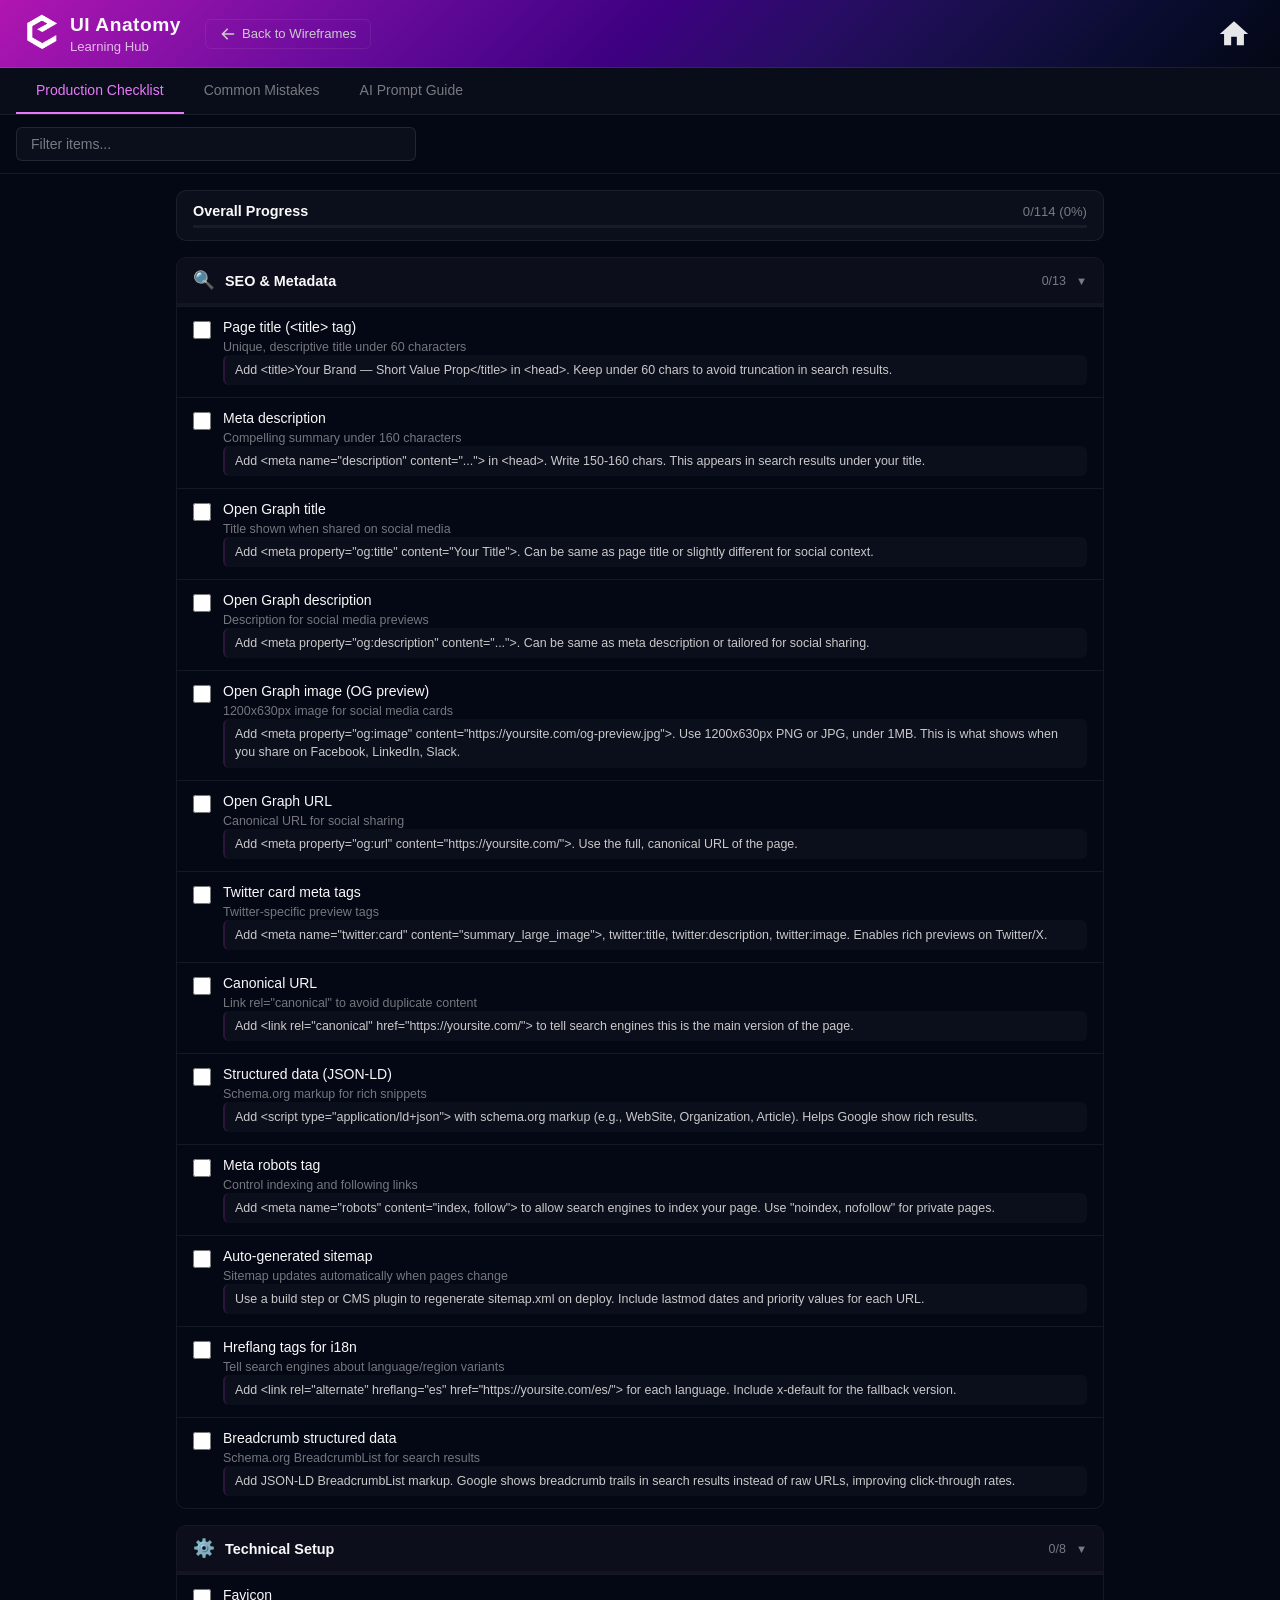
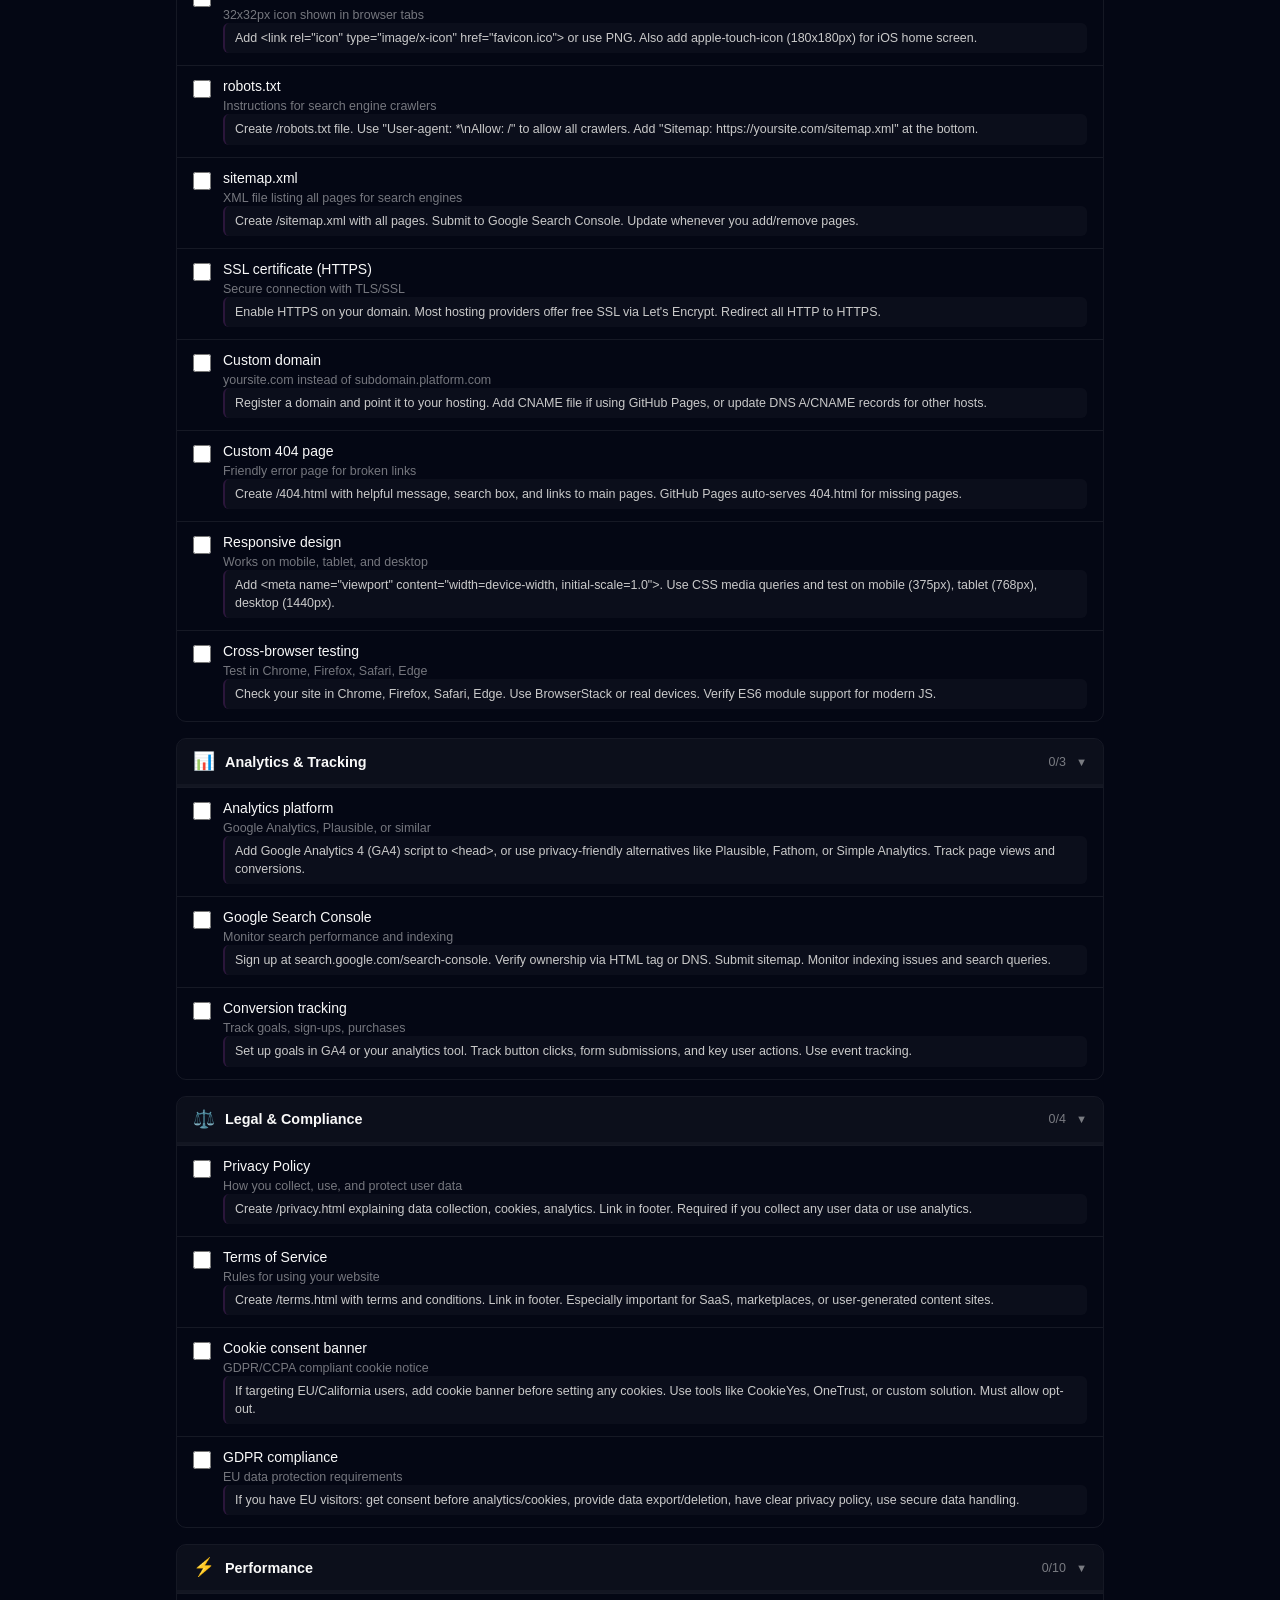
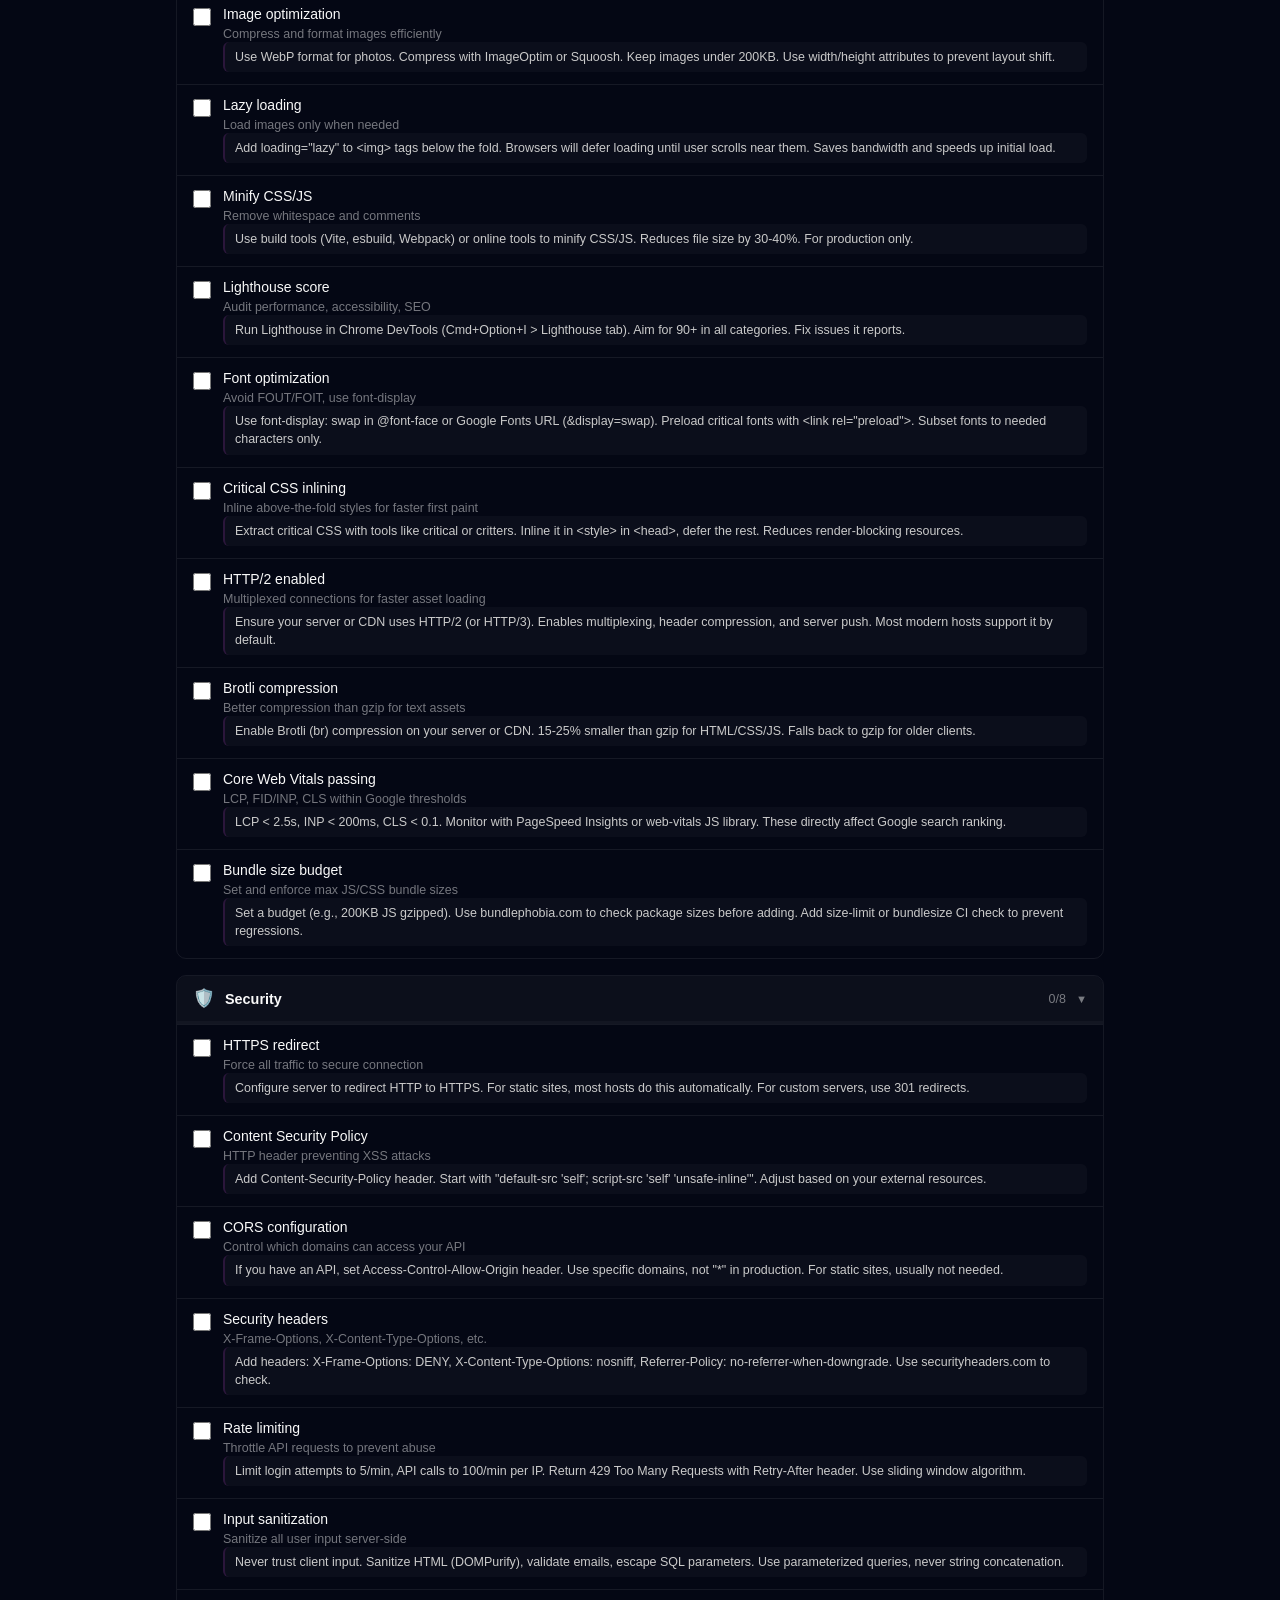
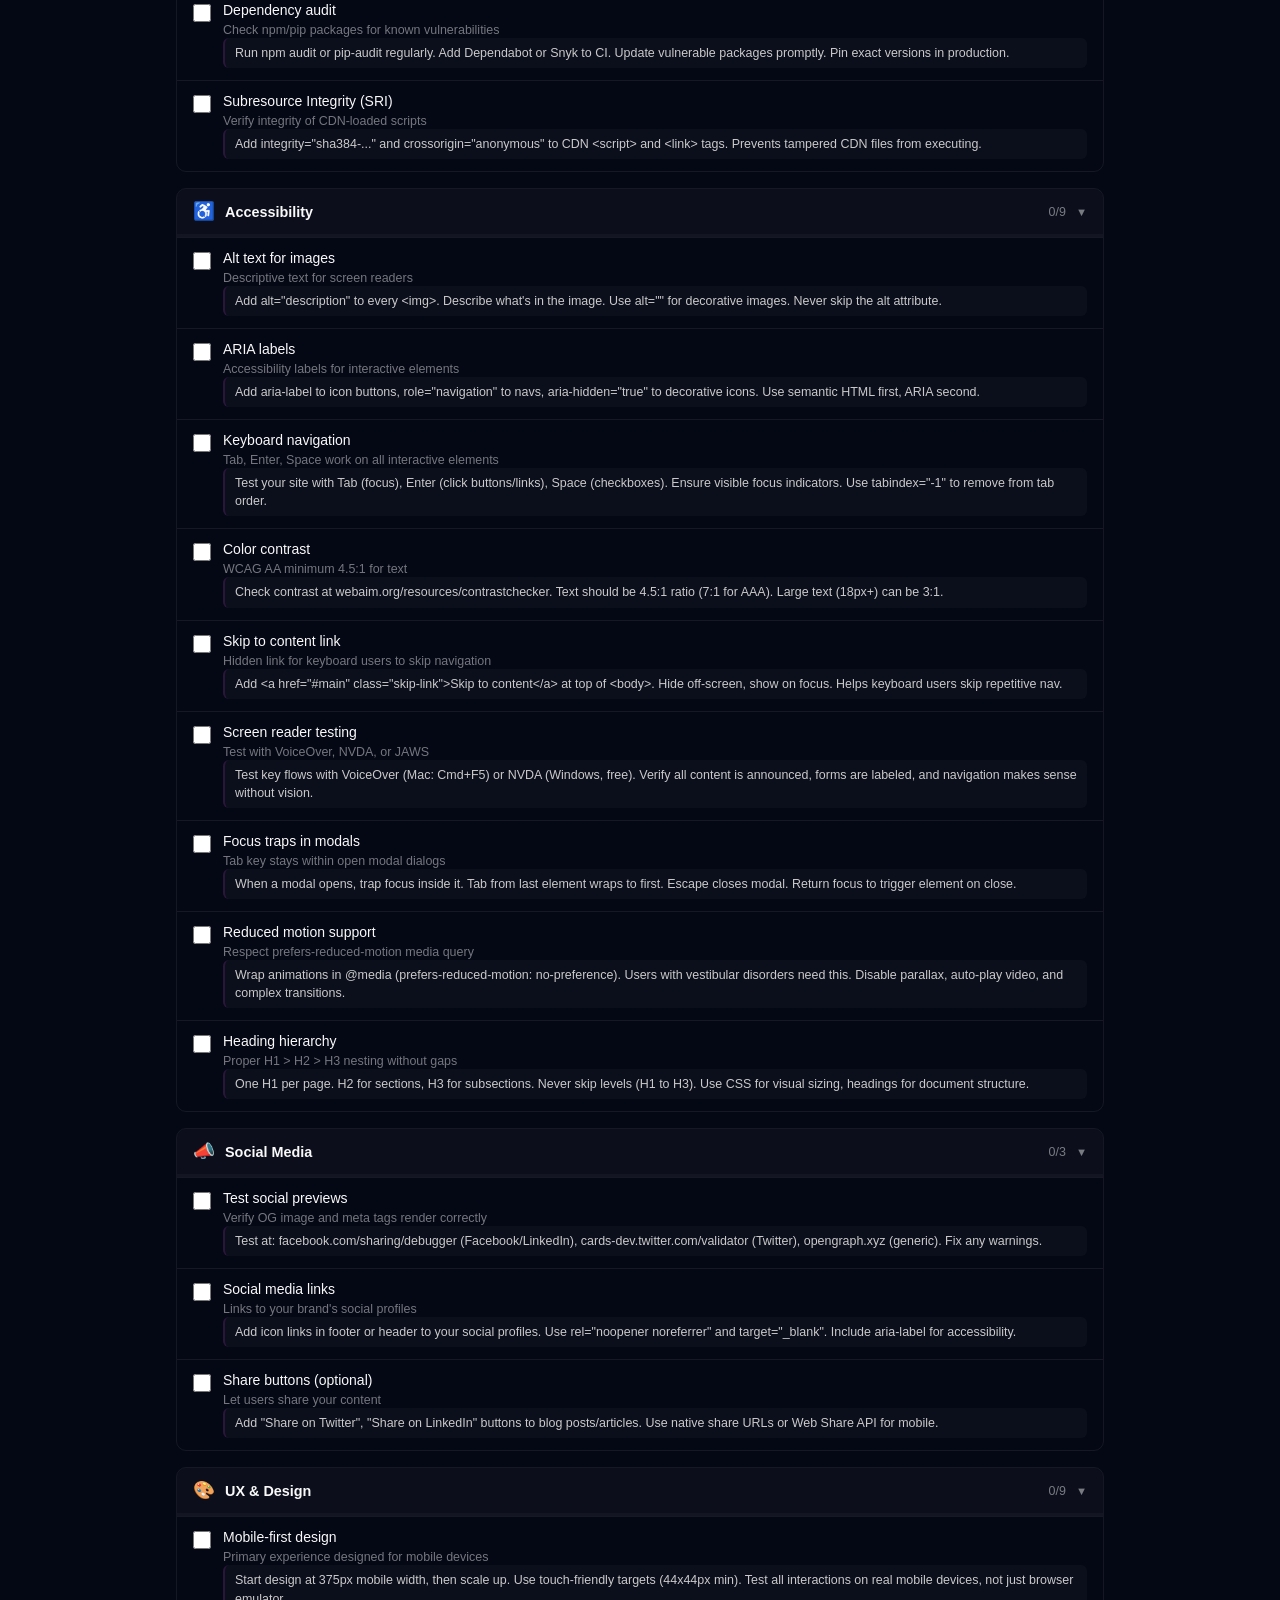
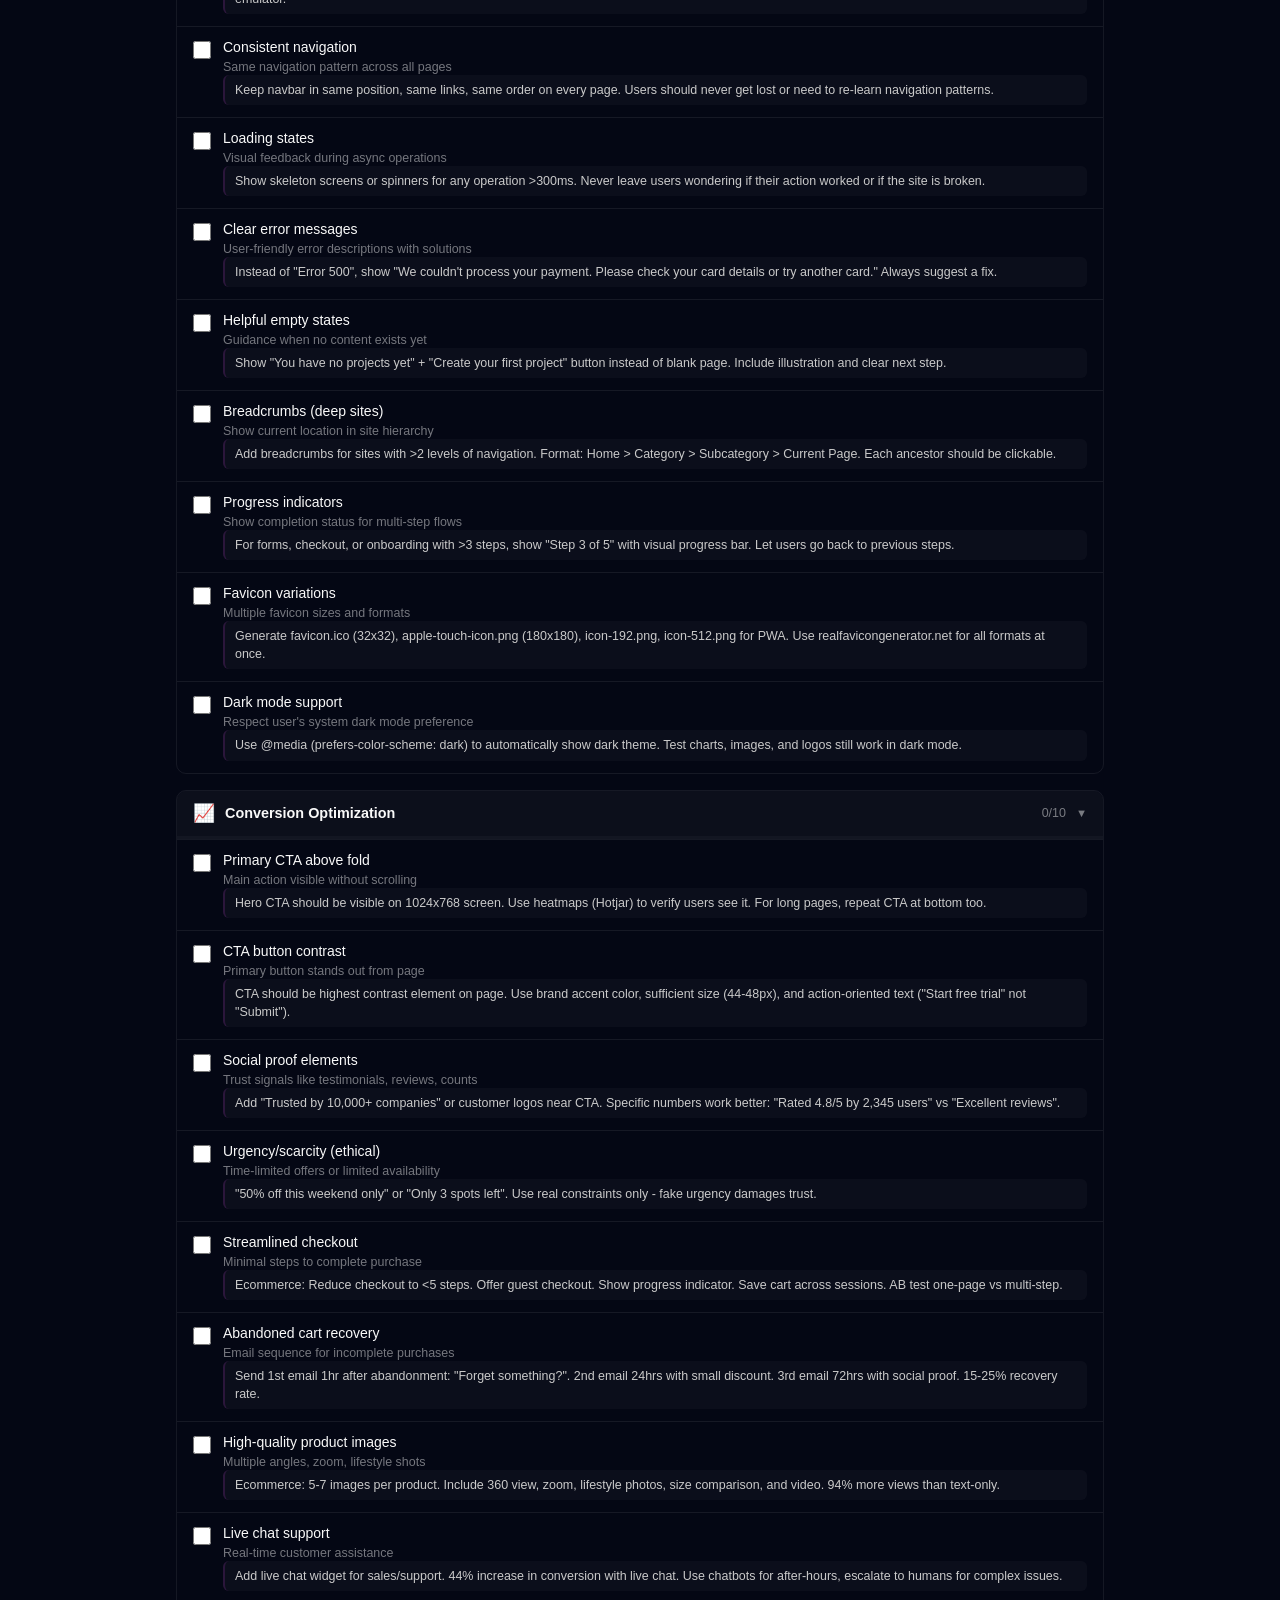
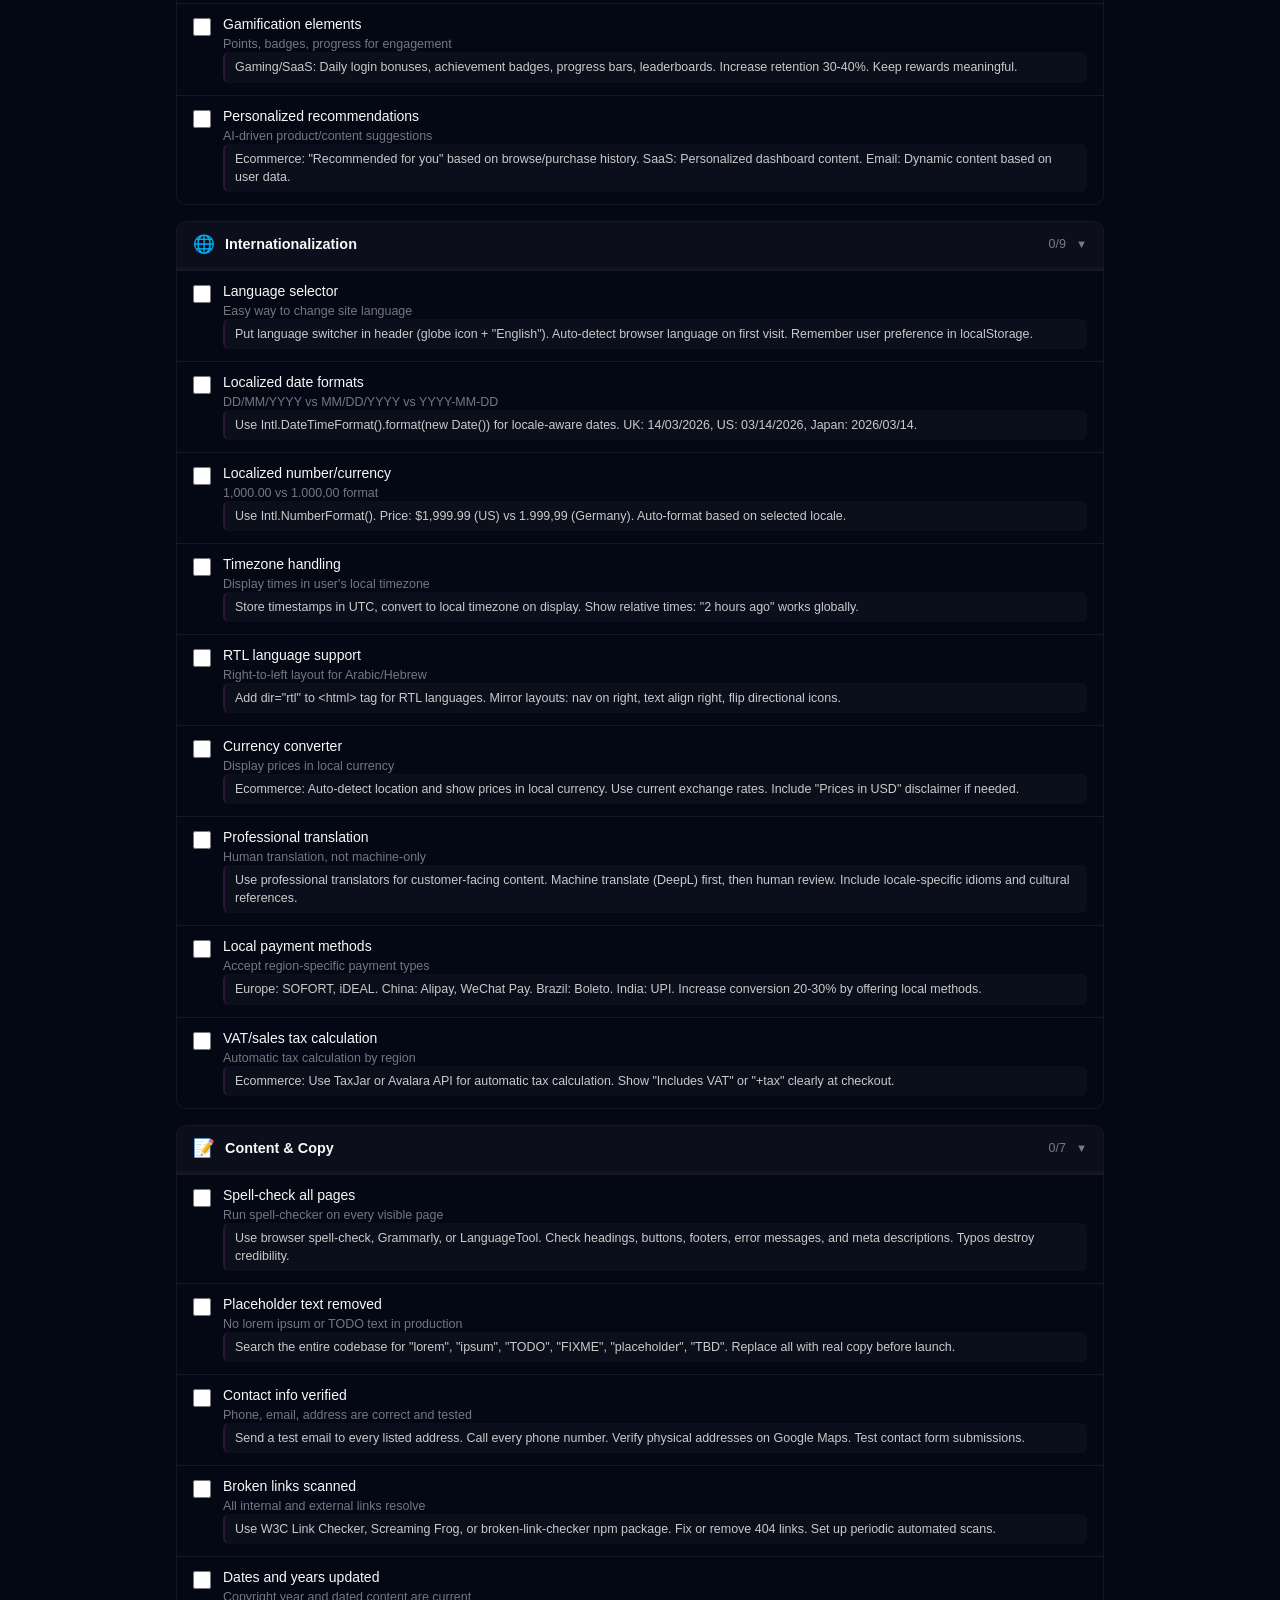
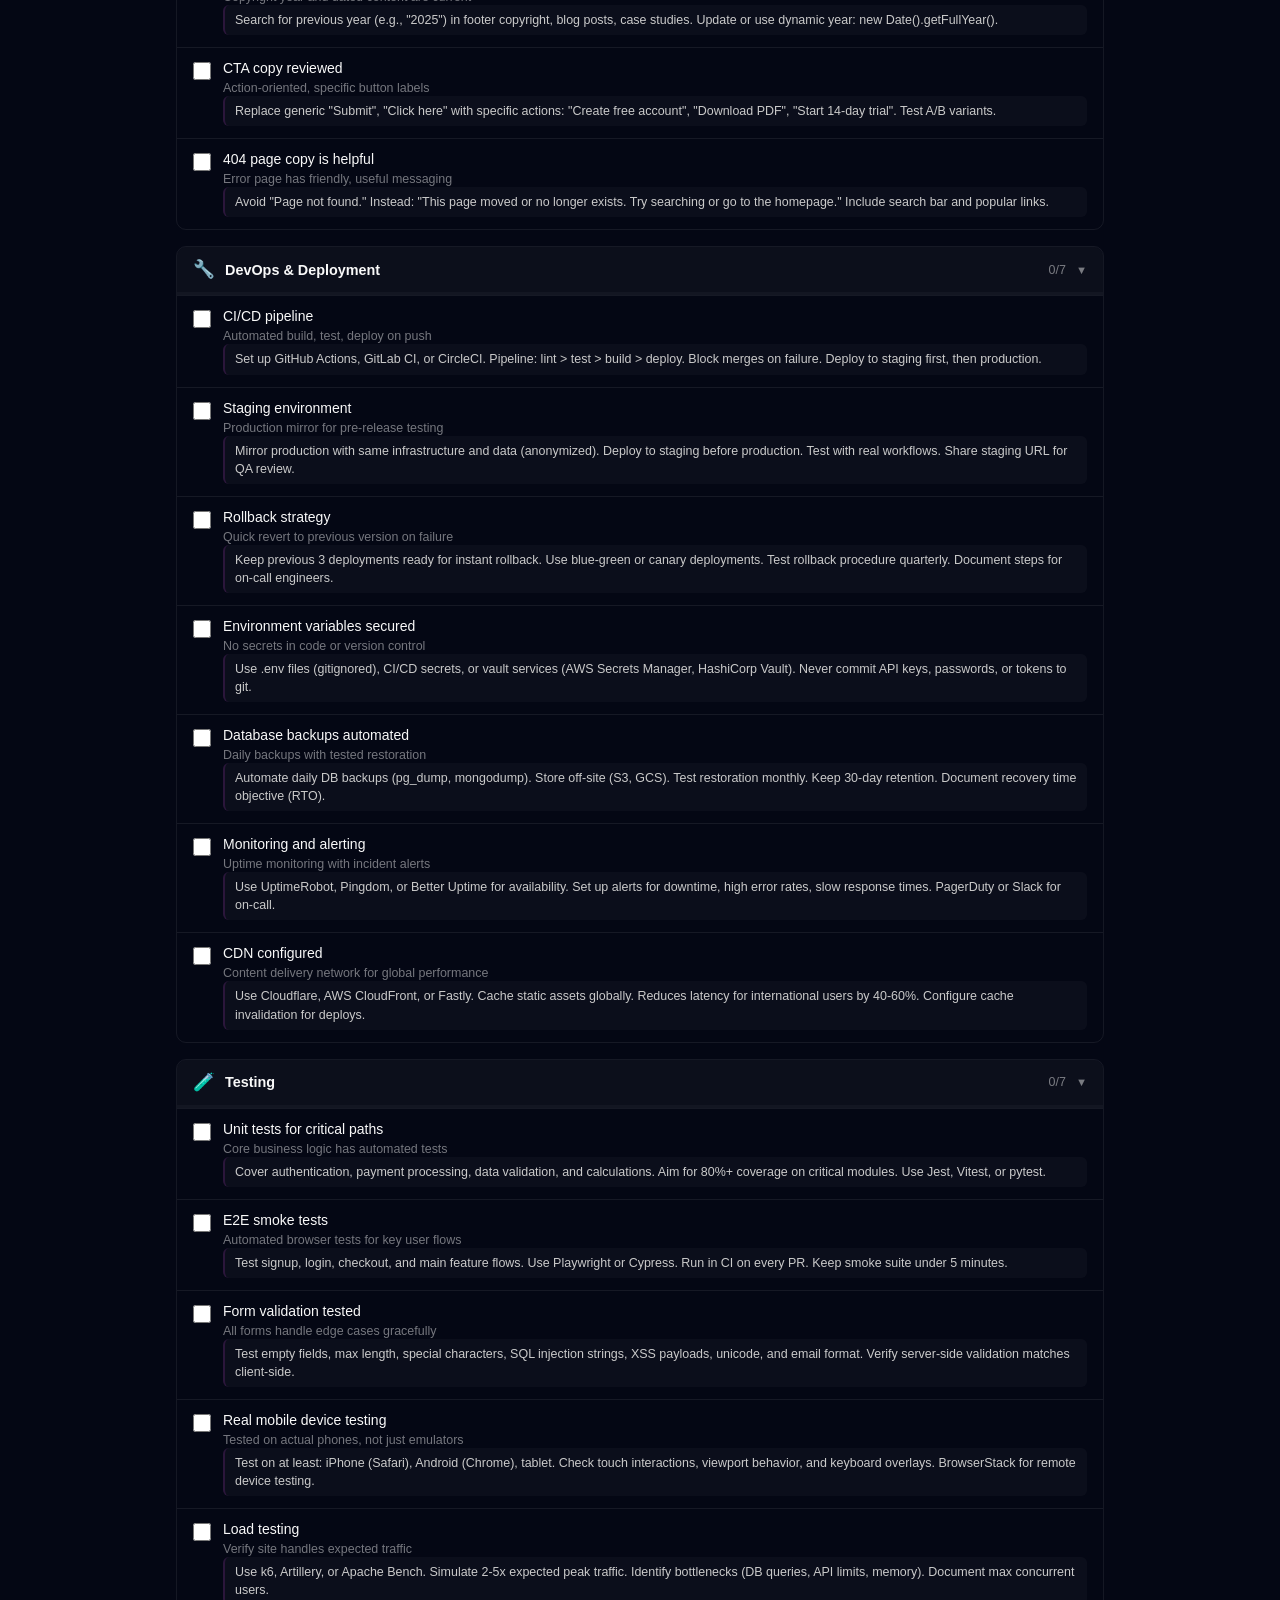
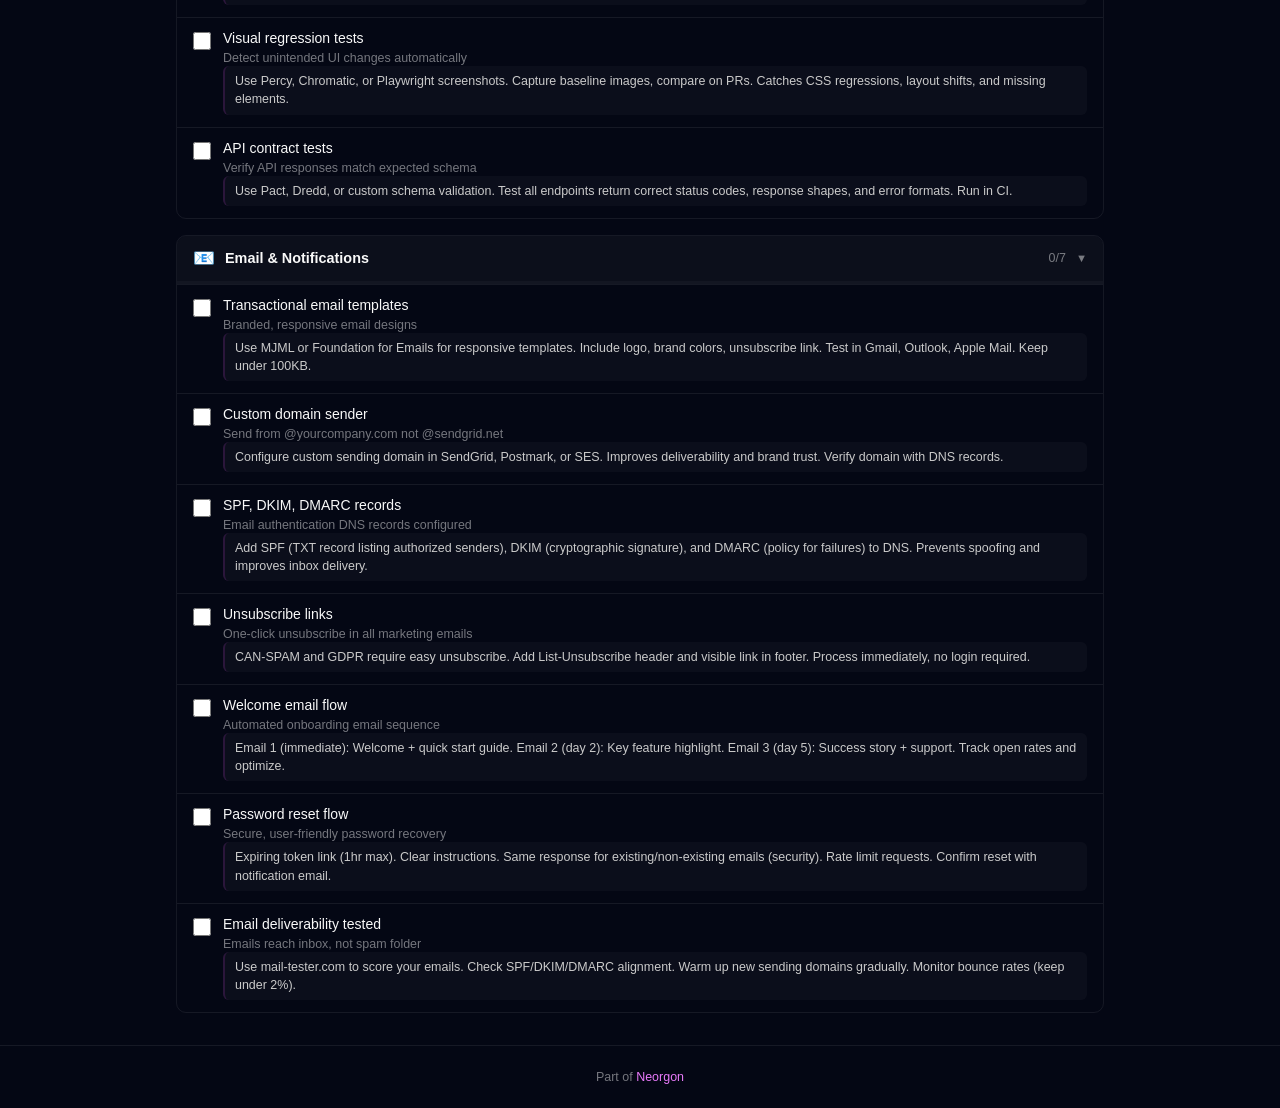
==== learning/index.html @ 5999ddf9 "Amazing Features!" ====
<!DOCTYPE html>
<html lang="en">
<head>
  <meta charset="UTF-8">
  <meta name="viewport" content="width=device-width, initial-scale=1.0">
  <title>UI Anatomy — Learning Hub</title>
  <meta name="description" content="Production checklist, common UI mistakes, and AI prompt library for building better websites.">
  <meta property="og:title" content="UI Anatomy — Learning Hub">
  <meta property="og:description" content="Production checklist, common UI mistakes, and AI prompt library for building better websites.">
  <meta property="og:type" content="website">
  <meta property="og:url" content="https://anatomy.neorgon.com/learning/">
  <meta property="og:site_name" content="Neorgon">
  <meta name="twitter:card" content="summary_large_image">
  <meta name="twitter:title" content="UI Anatomy — Learning Hub">
  <meta name="twitter:description" content="Production checklist, common UI mistakes, and AI prompt library.">
  <meta name="robots" content="index, follow">
  <link rel="canonical" href="https://anatomy.neorgon.com/learning/">
  <meta name="theme-color" content="#040714">
  <meta property="og:image" content="https://anatomy.neorgon.com/og-preview.jpg">
  <meta property="og:image:width" content="1200">
  <meta property="og:image:height" content="630">
  <link rel="icon" type="image/x-icon" href="../favicon.ico" />

  <!-- Google tag (gtag.js) -->
  <script async src="https://www.googletagmanager.com/gtag/js?id=G-M9PKT7BQYM"></script>
  <script>
    window.dataLayer = window.dataLayer || [];
    function gtag(){dataLayer.push(arguments);}
    gtag('js', new Date());
    gtag('config', 'G-M9PKT7BQYM');
  </script>

  <link rel="stylesheet" href="css/style.css">
</head>
<body>

  <a class="skip-link" href="#main">Skip to content</a>

  <header class="header-bar">
    <div class="header-logo">
      <a href="https://ehq.cl/" target="_blank" rel="noopener noreferrer">
        <img src="../energon-classic-logo.png" class="header-logo-img" alt="Neorgon">
      </a>
      <div>
        <h1>UI Anatomy</h1>
        <div class="header-subtitle">Learning Hub</div>
      </div>
    </div>
    <a class="header-back" href="../" title="Back to Wireframes">
      <svg viewBox="0 0 20 20" fill="currentColor" width="16" height="16"><path fill-rule="evenodd" d="M9.707 16.707a1 1 0 01-1.414 0l-6-6a1 1 0 010-1.414l6-6a1 1 0 011.414 1.414L5.414 9H17a1 1 0 110 2H5.414l4.293 4.293a1 1 0 010 1.414z" clip-rule="evenodd"/></svg>
      Back to Wireframes
    </a>
    <a class="header-home" href="https://neorgon.com/" title="neorgon.com" aria-label="Neorgon home">
      <svg viewBox="0 0 24 24" fill="currentColor" xmlns="http://www.w3.org/2000/svg">
        <path d="M10 20v-6h4v6h5v-8h3L12 3 2 12h3v8z"/>
      </svg>
    </a>
  </header>

  <main id="main">
    <div class="tab-bar" id="tabBar" role="tablist" aria-label="Learning sections"></div>

    <div class="search-bar">
      <input type="search" id="searchInput" class="search-input" placeholder="Filter items..." autocomplete="off" aria-label="Filter items">
    </div>

    <div class="content-area" id="contentArea"></div>
  </main>

  <footer class="info-footer">
    Part of <a class="footer-link" href="https://neorgon.com/">Neorgon</a>
  </footer>

  <script type="module" src="js/app.js"></script>
</body>
</html>
---- learning/css/style.css ----
/* ── Reset & base ────────────────────────────────────────────────────────── */
*, *::before, *::after { margin: 0; padding: 0; box-sizing: border-box; }

:root {
  --bg: #040714;
  --surface-1: rgba(255,255,255,.03);
  --surface-2: rgba(255,255,255,.06);
  --border-subtle: rgba(255,255,255,.07);
  --border: rgba(255,255,255,.1);
  --border-strong: rgba(255,255,255,.22);
  --text-primary: #f9f9f9;
  --text-secondary: #cacaca;
  --text-muted: rgba(255,255,255,.45);
  --accent: #d946ef;
  --accent-bright: #e879f9;
  --accent-dim: rgba(217, 70, 239, 0.15);
  --font: 'Avenir Next', -apple-system, BlinkMacSystemFont, 'Segoe UI', Roboto, sans-serif;
  --radius-sm: 6px; --radius-md: 8px; --radius: 10px; --radius-lg: 15px;
  --ease-snap: cubic-bezier(0.34, 1.56, 0.64, 1);
  --dur: 200ms;
  --severity-critical: #ef4444;
  --severity-high: #f97316;
  --severity-medium: #eab308;
  --severity-low: #6b7280;
}

body {
  font-family: var(--font);
  background: var(--bg);
  min-height: 100vh;
  color: var(--text-primary);
  display: flex;
  flex-direction: column;
}

/* ── Skip link ───────────────────────────────────────────────────────────── */
.skip-link {
  position: absolute; top: -100%; left: 16px; z-index: 1000;
  padding: 8px 16px; background: var(--accent-bright); color: #000;
  font-weight: 600; font-size: 0.875rem; border-radius: 0 0 6px 6px;
  text-decoration: none; transition: top var(--dur);
}
.skip-link:focus { top: 0; }

/* ── Header ──────────────────────────────────────────────────────────────── */
.header-bar {
  background: linear-gradient(in oklch 135deg, #B015B0 0%, #3D0080 50%, #040714 100%);
  backdrop-filter: blur(12px);
  border-bottom: 1px solid var(--border-subtle);
  padding: 0 24px; height: 68px;
  position: sticky; top: 0; z-index: 200;
  display: flex; align-items: center;
}
.header-logo { display: flex; align-items: center; gap: 10px; flex-shrink: 0; }
.header-logo-img {
  height: 36px; width: auto; flex-shrink: 0;
  filter: brightness(0) invert(1);
  transition: transform 0.3s var(--ease-snap);
}
.header-logo-img:hover { transform: scale(1.14) rotate(-9deg); }
.header-logo h1 { font-size: 1.2em; font-weight: 600; color: var(--text-primary); letter-spacing: .5px; }
.header-subtitle { font-size: .82em; color: rgba(255,255,255,.72); font-weight: 500; margin-top: 3px; }

.header-back {
  display: flex; align-items: center; gap: 6px;
  margin-left: 24px;
  padding: 6px 14px;
  color: var(--text-secondary);
  text-decoration: none;
  font-size: 0.82rem;
  font-weight: 500;
  border-radius: var(--radius-sm);
  border: 1px solid var(--border-subtle);
  transition: color var(--dur), background var(--dur), border-color var(--dur);
  white-space: nowrap;
}
.header-back:hover {
  color: var(--text-primary);
  background: var(--surface-2);
  border-color: var(--border);
}
.header-back svg { flex-shrink: 0; }

.header-home {
  display: flex; align-items: center; margin-left: auto; padding: 5px;
  color: rgba(255,255,255,0.9); text-decoration: none;
  border-radius: var(--radius-sm);
  transition: color var(--dur), background var(--dur); flex-shrink: 0;
}
.header-home:hover { color: #fff; background: rgba(255,255,255,0.12); }
.header-home svg { width: 34px; height: 34px; display: block; }

/* ── Tab bar ─────────────────────────────────────────────────────────────── */
.tab-bar {
  display: flex;
  gap: 0;
  border-bottom: 1px solid var(--border-subtle);
  background: rgba(255,255,255,.02);
  padding: 0 16px;
}
.tab-btn {
  padding: 14px 20px;
  font-size: 0.875rem;
  font-weight: 500;
  color: var(--text-muted);
  background: none;
  border: none;
  border-bottom: 2px solid transparent;
  cursor: pointer;
  transition: color var(--dur), border-color var(--dur);
  white-space: nowrap;
}
.tab-btn:hover {
  color: var(--text-secondary);
}
.tab-btn.active {
  color: var(--accent-bright);
  border-bottom-color: var(--accent-bright);
}

/* ── Search bar ──────────────────────────────────────────────────────────── */
.search-bar {
  padding: 12px 16px;
  border-bottom: 1px solid var(--border-subtle);
}
.search-input {
  width: 100%;
  max-width: 400px;
  padding: 8px 14px;
  background: var(--surface-1);
  border: 1px solid var(--border);
  border-radius: var(--radius-sm);
  color: var(--text-primary);
  font-family: var(--font);
  font-size: 0.875rem;
  outline: none;
  transition: border-color var(--dur);
}
.search-input::placeholder { color: var(--text-muted); }
.search-input:focus { border-color: var(--accent); }

/* ── Content area ────────────────────────────────────────────────────────── */
.content-area {
  flex: 1;
  padding: 16px;
  max-width: 960px;
  width: 100%;
  margin: 0 auto;
}

/* ── Checklist ───────────────────────────────────────────────────────────── */
.checklist-category {
  margin-bottom: 16px;
  border: 1px solid var(--border-subtle);
  border-radius: var(--radius);
  overflow: hidden;
}
.checklist-category-header {
  display: flex;
  align-items: center;
  gap: 10px;
  padding: 12px 16px;
  background: var(--surface-1);
  cursor: pointer;
  user-select: none;
  transition: background var(--dur);
}
.checklist-category-header:hover { background: var(--surface-2); }
.checklist-category-header .cat-label {
  font-weight: 600;
  font-size: 0.9rem;
  flex: 1;
}
.checklist-category-header .cat-count {
  font-size: 0.78rem;
  color: var(--text-muted);
}
.checklist-category-header .cat-toggle {
  font-size: 0.7rem;
  color: var(--text-muted);
  transition: transform var(--dur);
}
.checklist-category-header .cat-toggle.collapsed {
  transform: rotate(-90deg);
}
.priority-badge {
  font-size: 0.65rem;
  font-weight: 600;
  text-transform: uppercase;
  letter-spacing: 0.5px;
  padding: 2px 6px;
  border-radius: 3px;
}
.priority-badge.high { background: rgba(239,68,68,.15); color: #ef4444; }
.priority-badge.medium { background: rgba(234,179,8,.15); color: #eab308; }
.priority-badge.low { background: rgba(107,114,128,.15); color: #9ca3af; }

.checklist-progress {
  height: 3px;
  background: var(--surface-2);
  width: 100%;
}
.checklist-progress-bar {
  height: 100%;
  background: var(--accent);
  transition: width 0.3s ease;
}

.checklist-items {
  border-top: 1px solid var(--border-subtle);
}
.checklist-items.hidden { display: none; }

.checklist-item {
  display: flex;
  align-items: flex-start;
  gap: 12px;
  padding: 12px 16px;
  border-bottom: 1px solid var(--border-subtle);
  transition: background var(--dur);
}
.checklist-item:last-child { border-bottom: none; }
.checklist-item:hover { background: var(--surface-1); }
.checklist-item.checked { opacity: 0.55; }
.checklist-item.checked .cl-label { text-decoration: line-through; }

.checklist-item input[type="checkbox"] {
  width: 18px; height: 18px; margin-top: 2px;
  accent-color: var(--accent);
  cursor: pointer;
  flex-shrink: 0;
}
.checklist-item-content { flex: 1; min-width: 0; }
.cl-label {
  font-weight: 500;
  font-size: 0.875rem;
  color: var(--text-primary);
  display: block;
  margin-bottom: 2px;
}
.cl-desc {
  font-size: 0.78rem;
  color: var(--text-muted);
  margin-bottom: 4px;
}
.cl-tip {
  font-size: 0.78rem;
  color: var(--text-secondary);
  background: var(--surface-1);
  padding: 6px 10px;
  border-radius: var(--radius-sm);
  border-left: 2px solid var(--accent-dim);
  line-height: 1.45;
}

/* ── Mistakes ────────────────────────────────────────────────────────────── */
.mistakes-category {
  margin-bottom: 20px;
}
.mistakes-category-title {
  font-size: 1rem;
  font-weight: 600;
  color: var(--text-primary);
  margin-bottom: 10px;
  padding-bottom: 6px;
  border-bottom: 1px solid var(--border-subtle);
}

.mistake-card {
  background: var(--surface-1);
  border: 1px solid var(--border-subtle);
  border-radius: var(--radius);
  padding: 16px;
  margin-bottom: 12px;
  transition: border-color var(--dur);
}
.mistake-card:hover { border-color: var(--border); }

.mistake-header {
  display: flex;
  align-items: center;
  gap: 10px;
  margin-bottom: 10px;
}
.mistake-title {
  font-weight: 600;
  font-size: 0.9rem;
  flex: 1;
}
.severity-badge {
  font-size: 0.65rem;
  font-weight: 700;
  text-transform: uppercase;
  letter-spacing: 0.5px;
  padding: 3px 8px;
  border-radius: 3px;
}
.severity-badge.critical { background: rgba(239,68,68,.15); color: var(--severity-critical); }
.severity-badge.high { background: rgba(249,115,22,.15); color: var(--severity-high); }
.severity-badge.medium { background: rgba(234,179,8,.15); color: var(--severity-medium); }
.severity-badge.low { background: rgba(107,114,128,.15); color: var(--severity-low); }

.mistake-comparison {
  display: grid;
  grid-template-columns: 1fr 1fr;
  gap: 10px;
  margin-bottom: 10px;
}
.mistake-before, .mistake-after {
  padding: 10px;
  border-radius: var(--radius-sm);
  font-size: 0.78rem;
  font-family: 'SF Mono', 'Fira Code', 'Cascadia Code', monospace;
  line-height: 1.5;
  word-break: break-word;
}
.mistake-before {
  background: rgba(239,68,68,.08);
  border: 1px solid rgba(239,68,68,.2);
}
.mistake-after {
  background: rgba(34,197,94,.08);
  border: 1px solid rgba(34,197,94,.2);
}
.comp-label {
  display: block;
  font-family: var(--font);
  font-size: 0.7rem;
  font-weight: 600;
  text-transform: uppercase;
  letter-spacing: 0.5px;
  margin-bottom: 4px;
  color: var(--text-muted);
}

.mistake-explanation {
  font-size: 0.82rem;
  color: var(--text-secondary);
  line-height: 1.5;
  margin-bottom: 10px;
}

.mistake-fix {
  font-size: 0.82rem;
  color: var(--text-primary);
  background: var(--surface-2);
  padding: 10px 12px;
  border-radius: var(--radius-sm);
  border-left: 2px solid var(--accent);
  line-height: 1.45;
}
.mistake-fix-label {
  font-weight: 600;
  font-size: 0.72rem;
  text-transform: uppercase;
  letter-spacing: 0.5px;
  color: var(--accent-bright);
  display: block;
  margin-bottom: 4px;
}

.mistake-frameworks {
  display: flex;
  flex-wrap: wrap;
  gap: 6px;
  margin-top: 10px;
}
.framework-tag {
  font-size: 0.7rem;
  padding: 3px 8px;
  background: var(--surface-2);
  border: 1px solid var(--border-subtle);
  border-radius: var(--radius-sm);
  color: var(--text-muted);
}
.framework-tag strong {
  color: var(--text-secondary);
  font-weight: 600;
}

/* ── Prompts ─────────────────────────────────────────────────────────────── */
.prompt-group {
  margin-bottom: 20px;
}
.prompt-group-title {
  font-size: 1rem;
  font-weight: 600;
  color: var(--text-primary);
  margin-bottom: 10px;
  padding-bottom: 6px;
  border-bottom: 1px solid var(--border-subtle);
}

.prompt-card {
  background: var(--surface-1);
  border: 1px solid var(--border-subtle);
  border-radius: var(--radius);
  padding: 16px;
  margin-bottom: 12px;
  transition: border-color var(--dur);
}
.prompt-card:hover { border-color: var(--border); }

.prompt-header {
  display: flex;
  align-items: center;
  gap: 10px;
  margin-bottom: 10px;
}
.prompt-title {
  font-weight: 600;
  font-size: 0.875rem;
  flex: 1;
}
.industry-badge {
  font-size: 0.65rem;
  font-weight: 600;
  text-transform: uppercase;
  letter-spacing: 0.5px;
  padding: 3px 8px;
  border-radius: 3px;
  background: var(--accent-dim);
  color: var(--accent-bright);
}
.industry-badge.fortune { background: rgba(59,130,246,.15); color: #60a5fa; }
.industry-badge.ecommerce { background: rgba(34,197,94,.15); color: #4ade80; }
.industry-badge.gaming { background: rgba(168,85,247,.15); color: #c084fc; }
.industry-badge.saas { background: rgba(14,165,233,.15); color: #38bdf8; }
.industry-badge.fintech { background: rgba(234,179,8,.15); color: #facc15; }

.prompt-text {
  font-size: 0.82rem;
  color: var(--text-secondary);
  line-height: 1.55;
  background: var(--surface-2);
  padding: 12px;
  border-radius: var(--radius-sm);
  position: relative;
  margin-bottom: 0;
}

.prompt-copy-btn {
  display: inline-flex;
  align-items: center;
  gap: 5px;
  margin-top: 8px;
  padding: 5px 12px;
  font-size: 0.72rem;
  font-weight: 600;
  color: var(--text-muted);
  background: var(--surface-1);
  border: 1px solid var(--border);
  border-radius: var(--radius-sm);
  cursor: pointer;
  transition: color var(--dur), background var(--dur), border-color var(--dur);
}
.prompt-copy-btn:hover {
  color: var(--text-primary);
  background: var(--surface-2);
  border-color: var(--border-strong);
}
.prompt-copy-btn.copied {
  color: #4ade80;
  border-color: rgba(34,197,94,.3);
}

/* ── Empty state ─────────────────────────────────────────────────────────── */
.empty-state {
  text-align: center;
  padding: 48px 16px;
  color: var(--text-muted);
  font-size: 0.9rem;
}

/* ── Footer ──────────────────────────────────────────────────────────────── */
.info-footer {
  text-align: center;
  padding: 24px 16px;
  font-size: 0.78rem;
  color: var(--text-muted);
  border-top: 1px solid var(--border-subtle);
  margin-top: auto;
}
.footer-link {
  color: var(--accent-bright);
  text-decoration: none;
  transition: color var(--dur);
}
.footer-link:hover { color: #fff; }

/* ── Responsive ──────────────────────────────────────────────────────────── */
@media (max-width: 640px) {
  .header-bar { padding: 0 12px; }
  .header-back { display: none; }
  .tab-bar { padding: 0 8px; overflow-x: auto; }
  .tab-btn { padding: 12px 14px; font-size: 0.82rem; }
  .content-area { padding: 12px; }
  .mistake-comparison { grid-template-columns: 1fr; }
  .search-bar { padding: 10px 12px; }
  .search-input { max-width: 100%; }
}
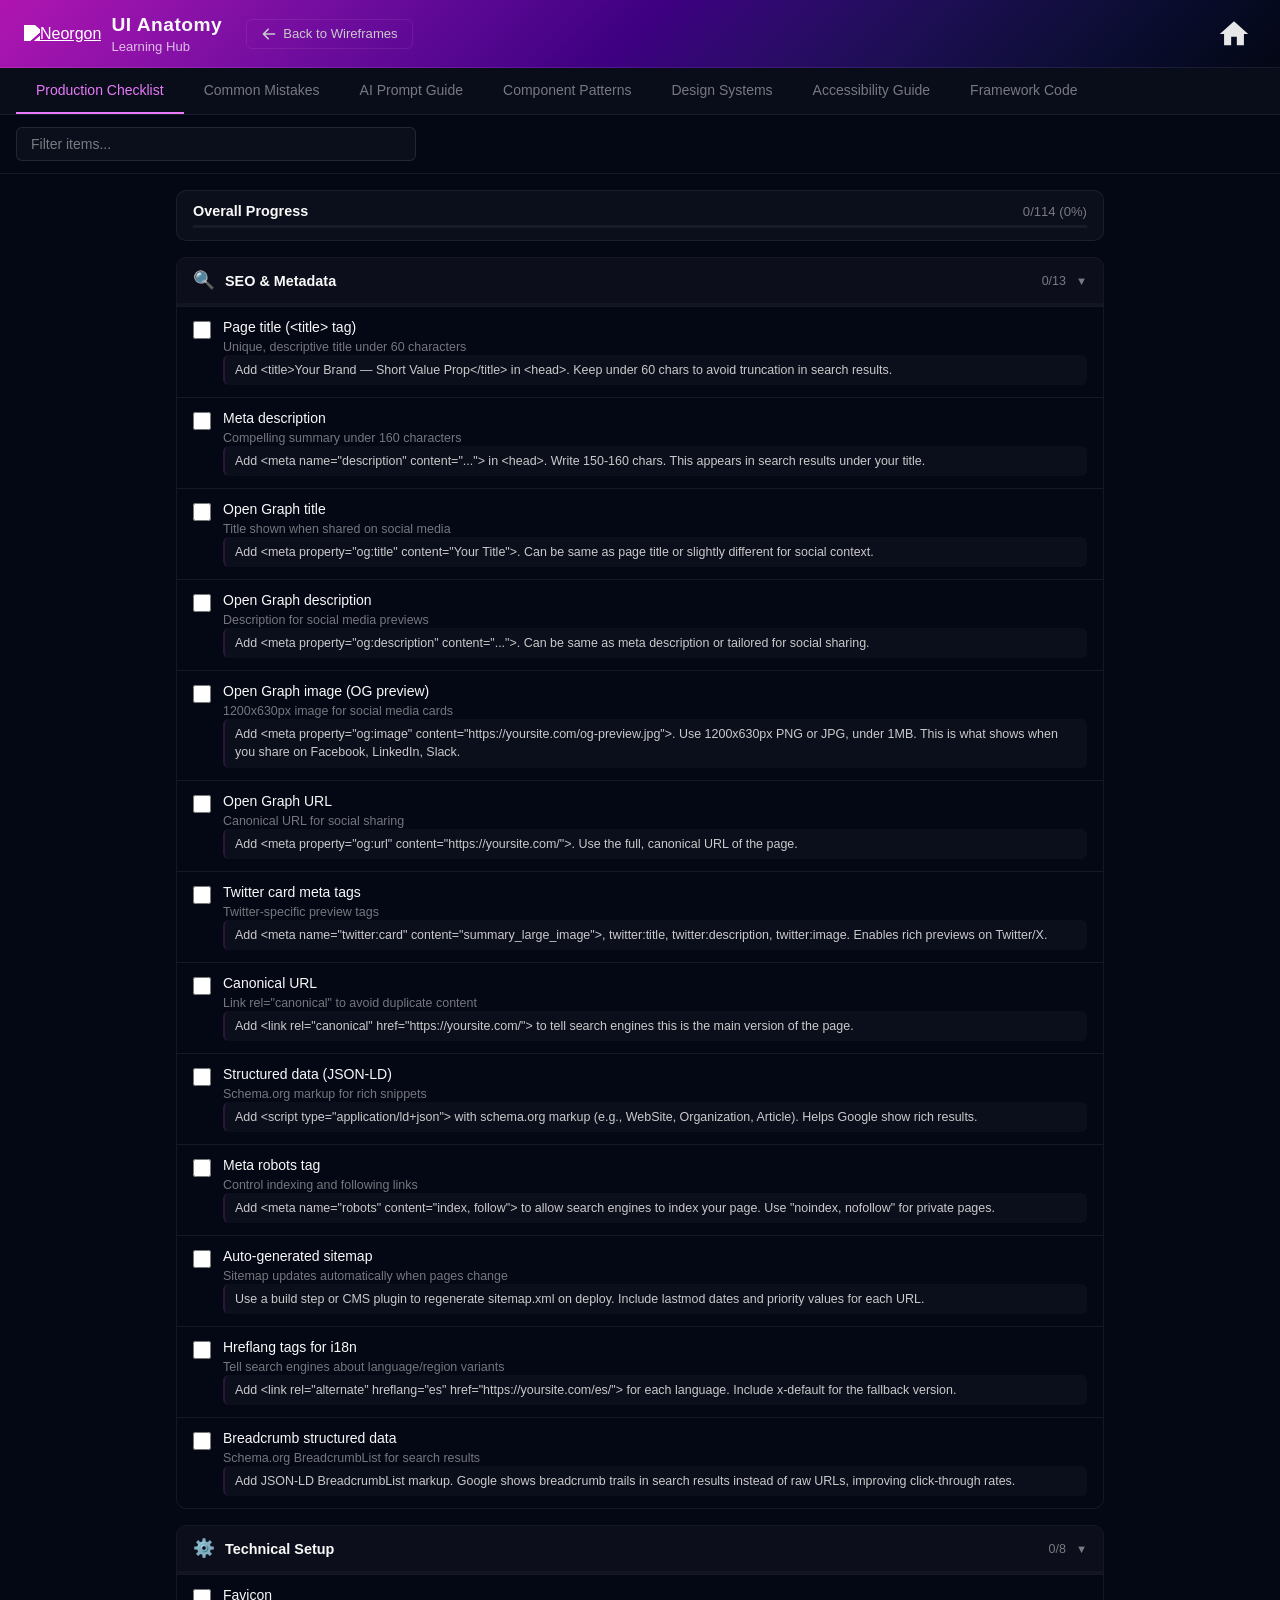
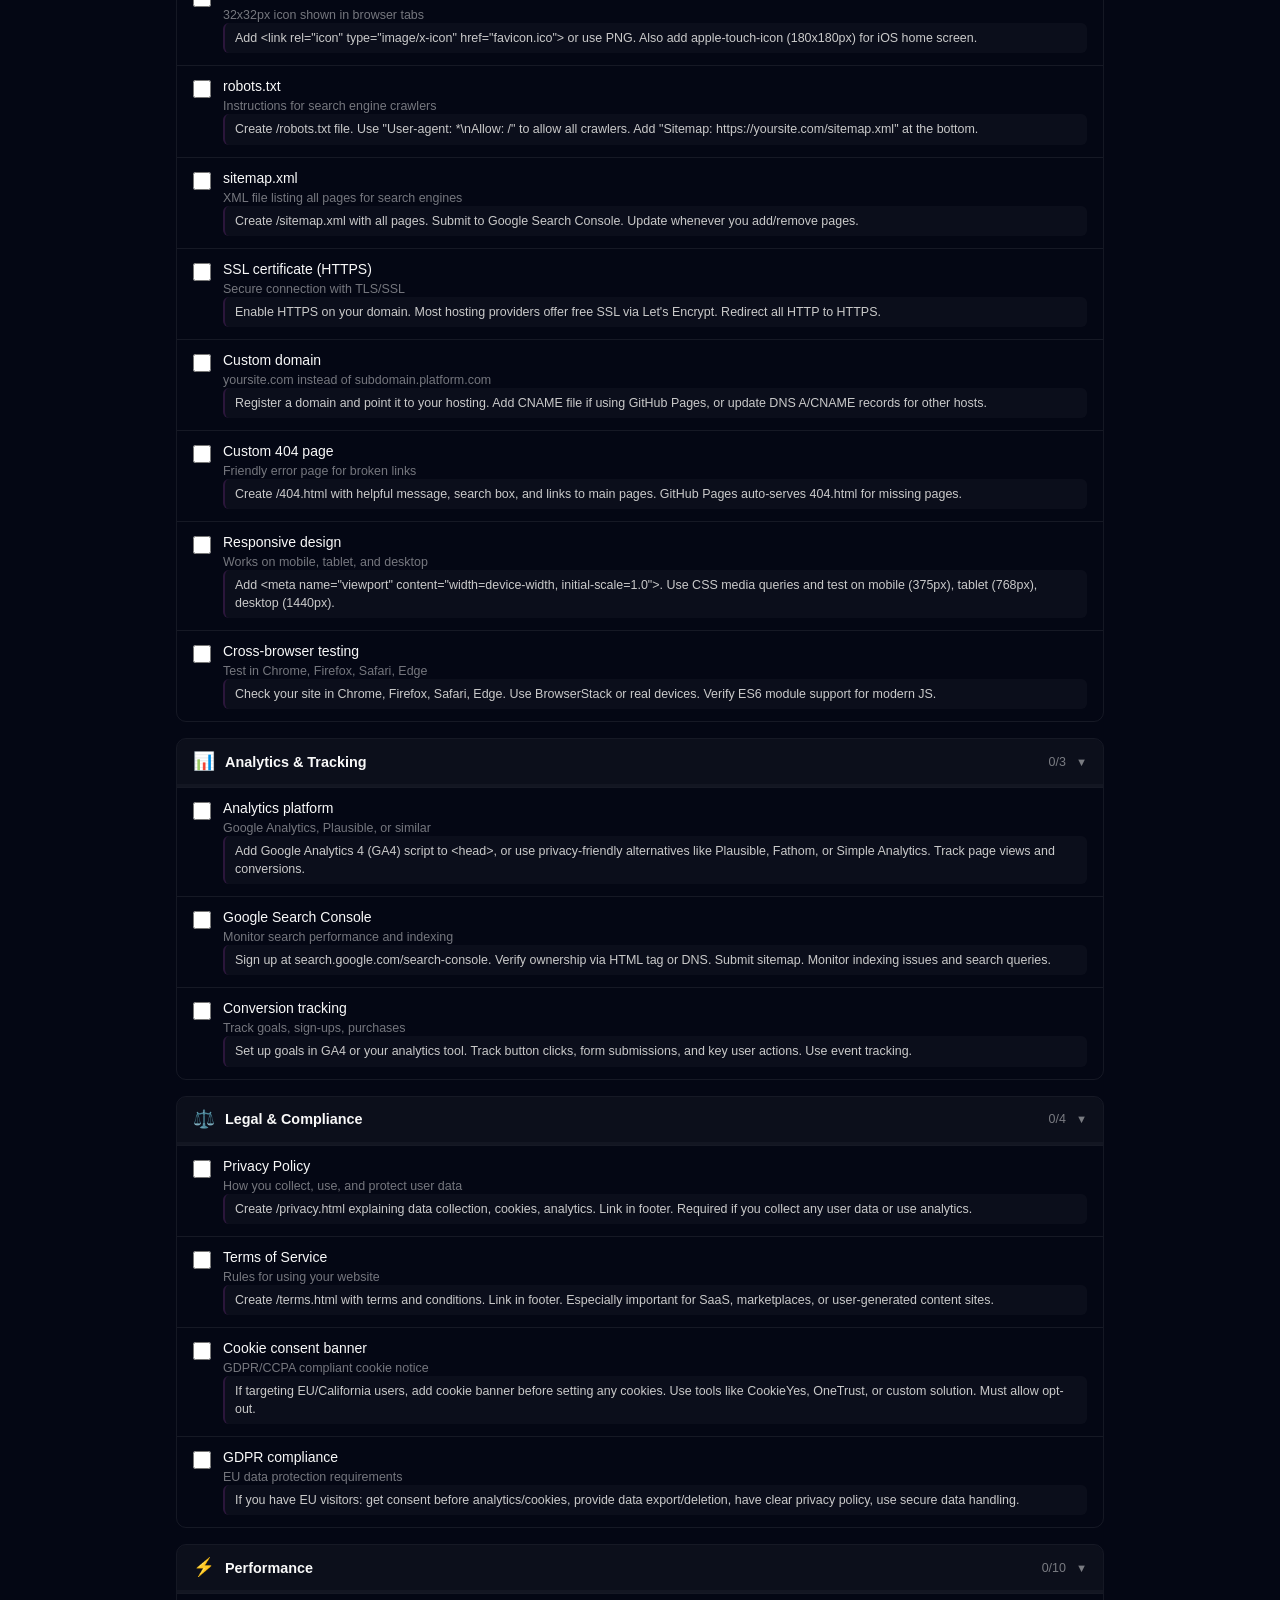
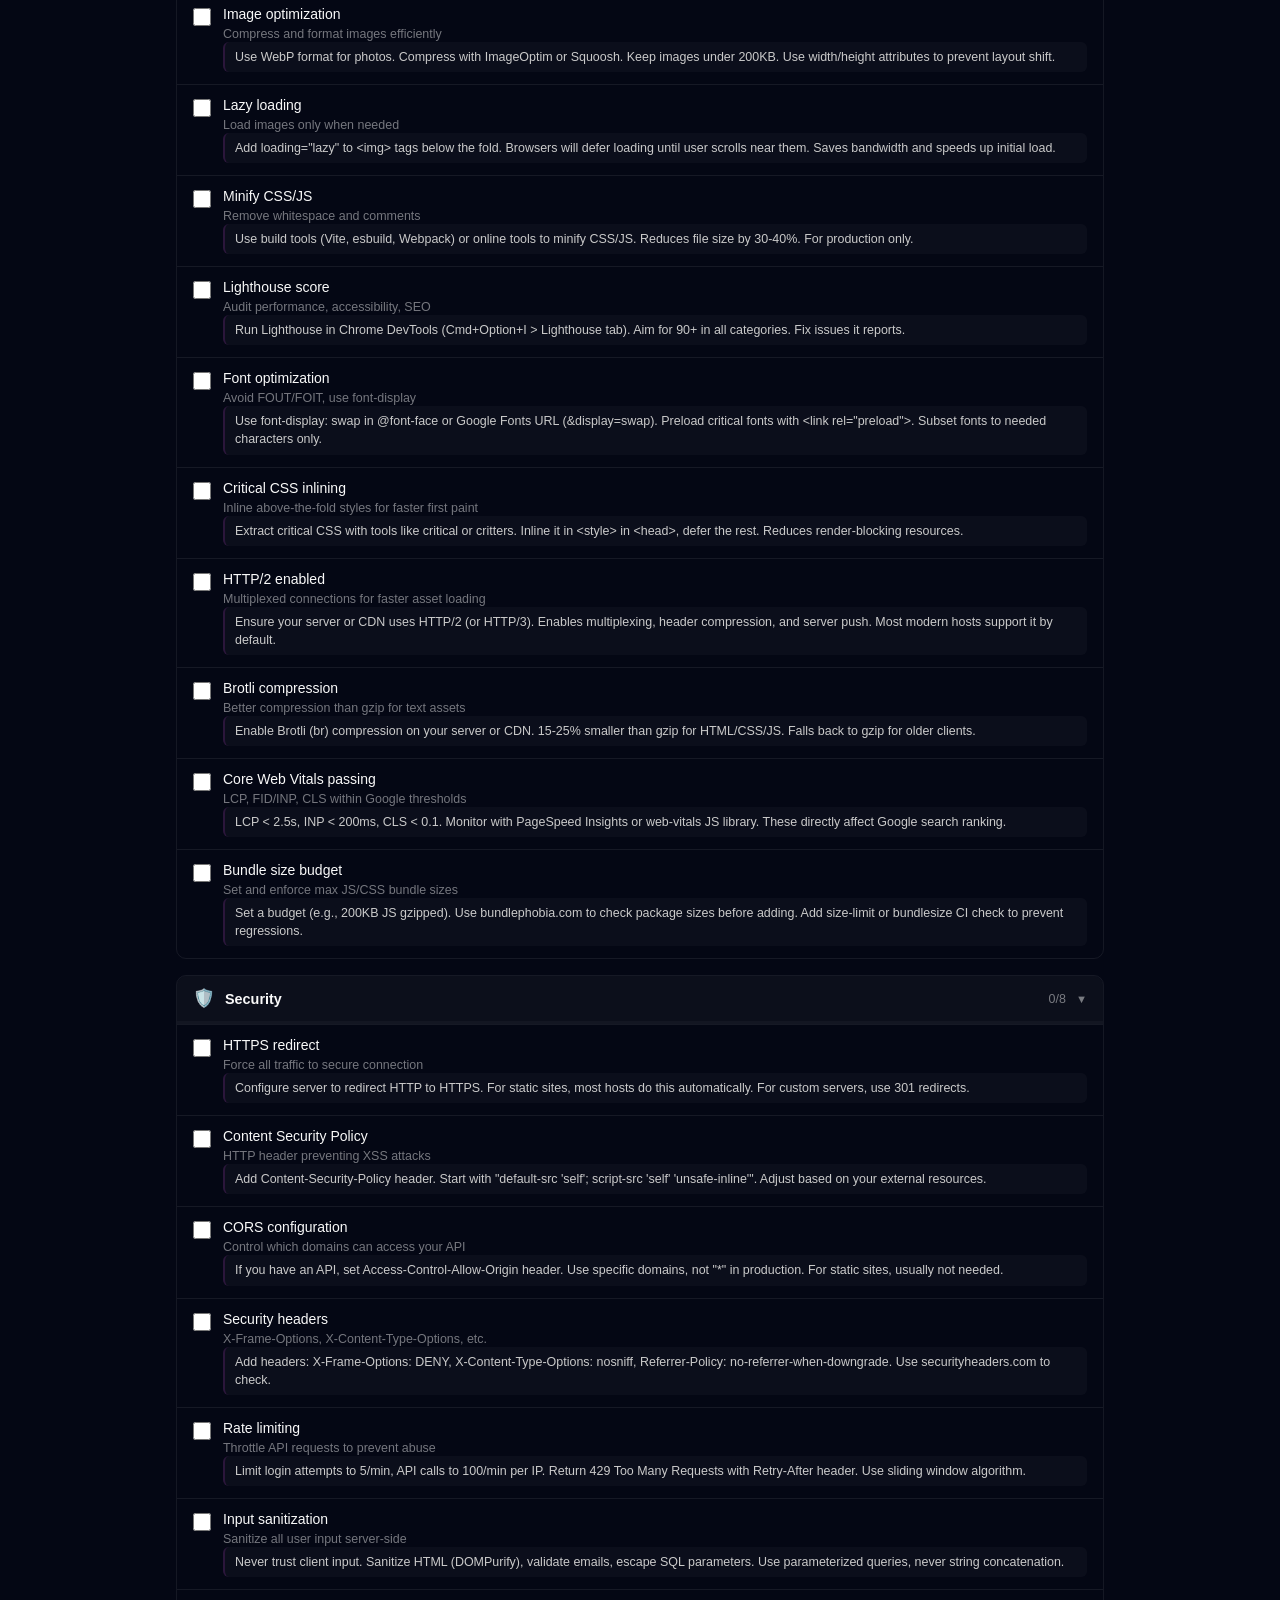
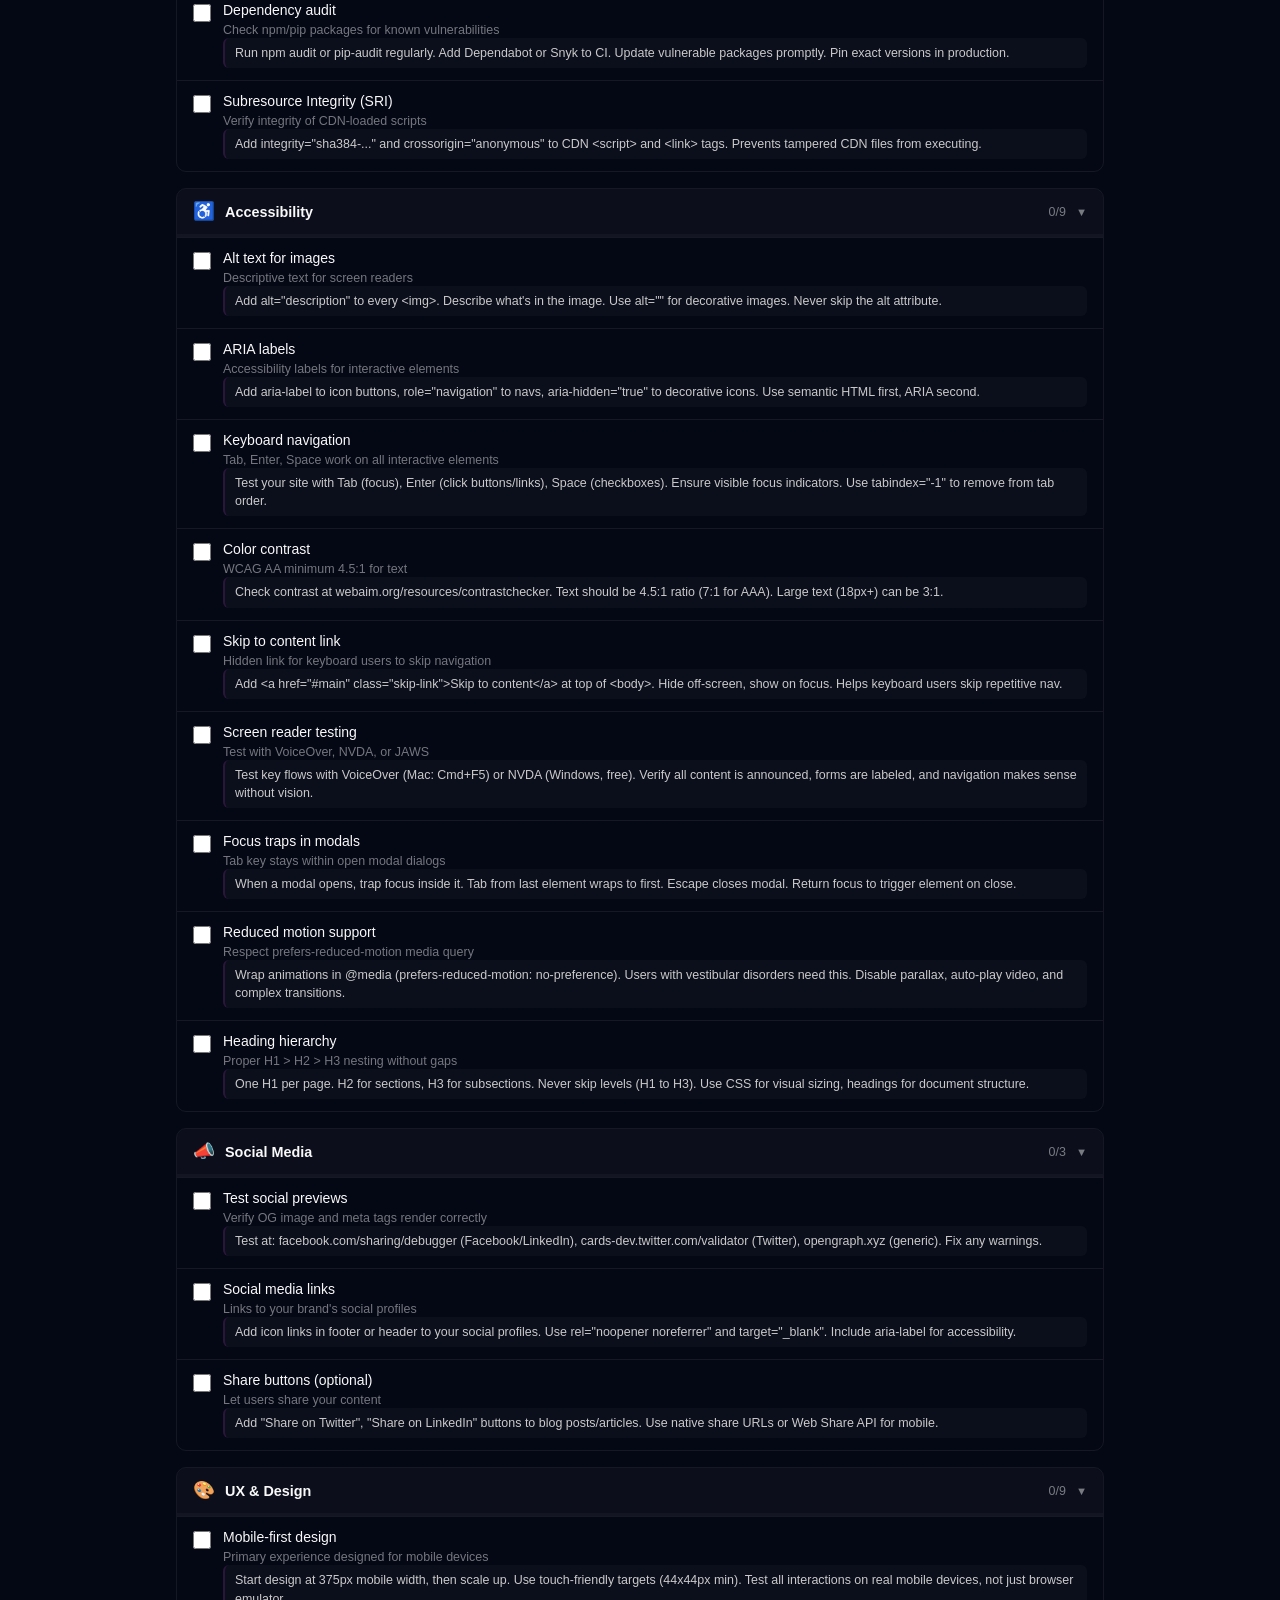
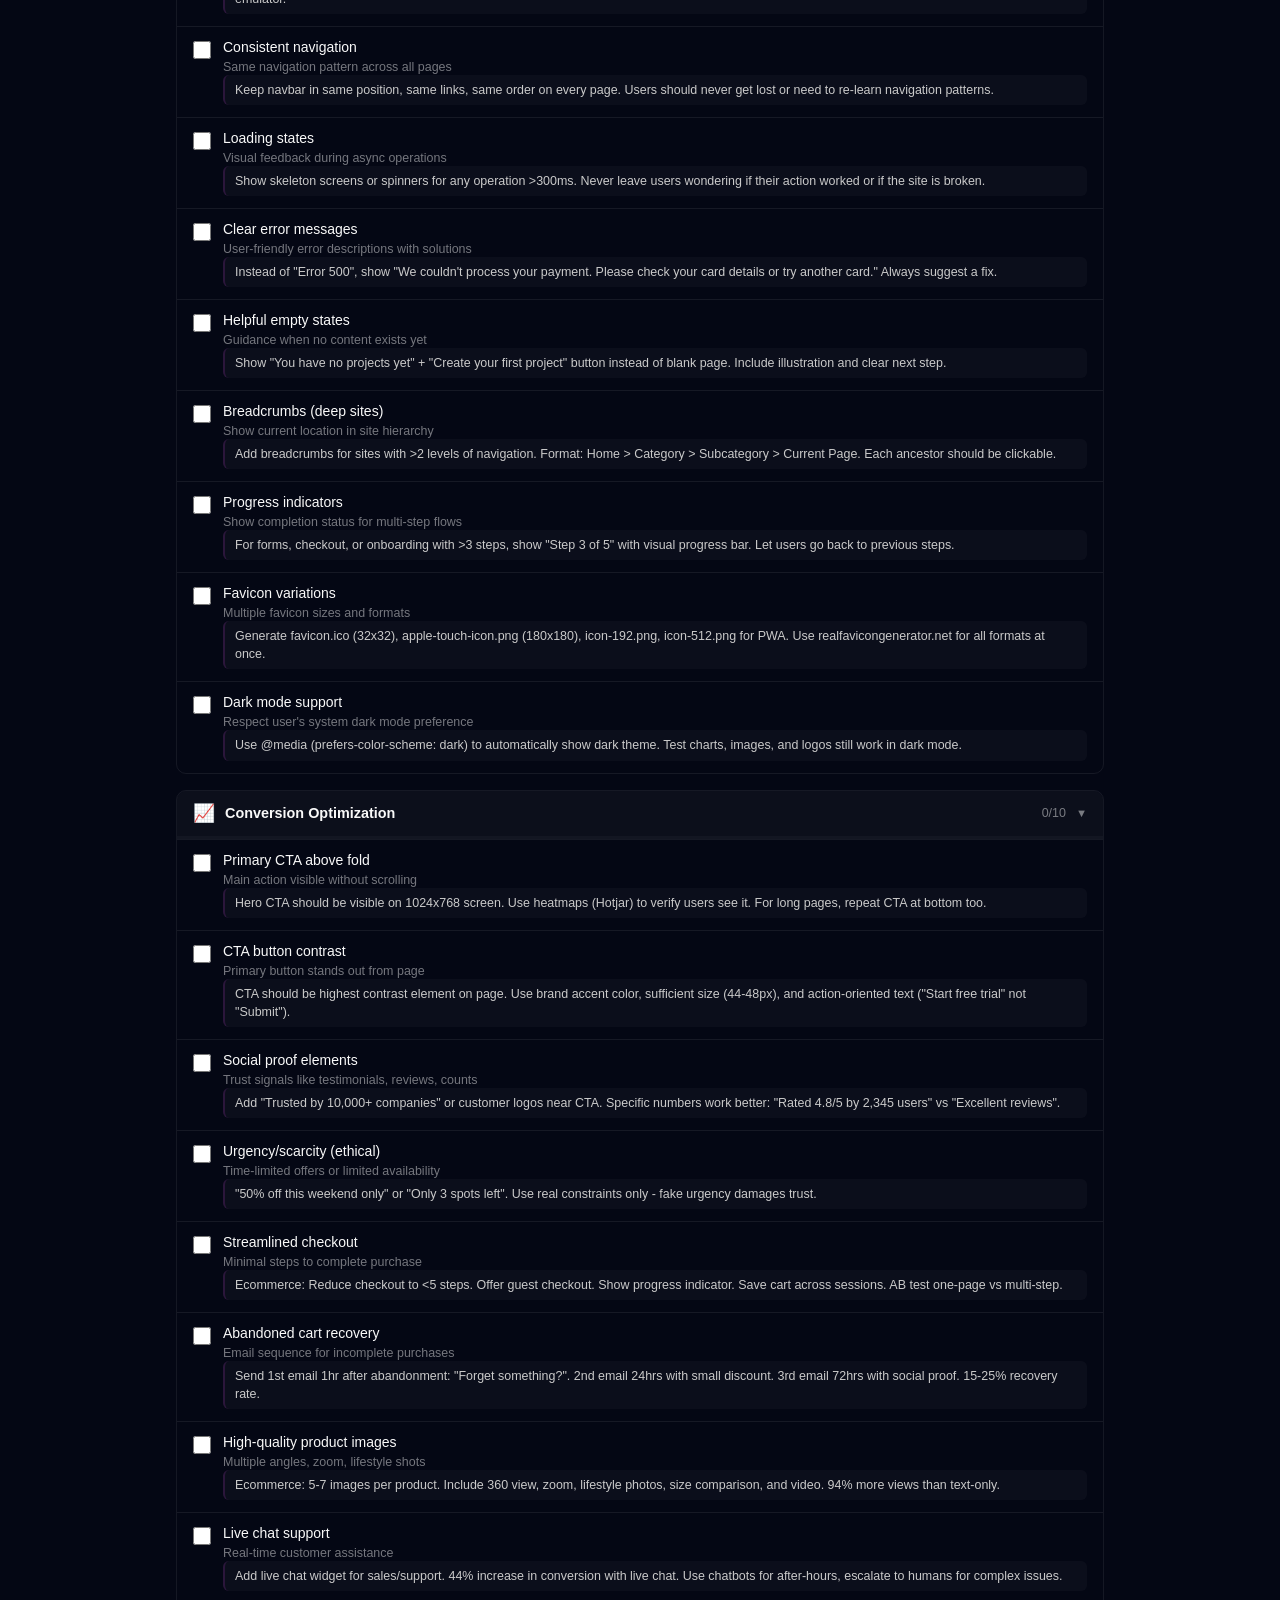
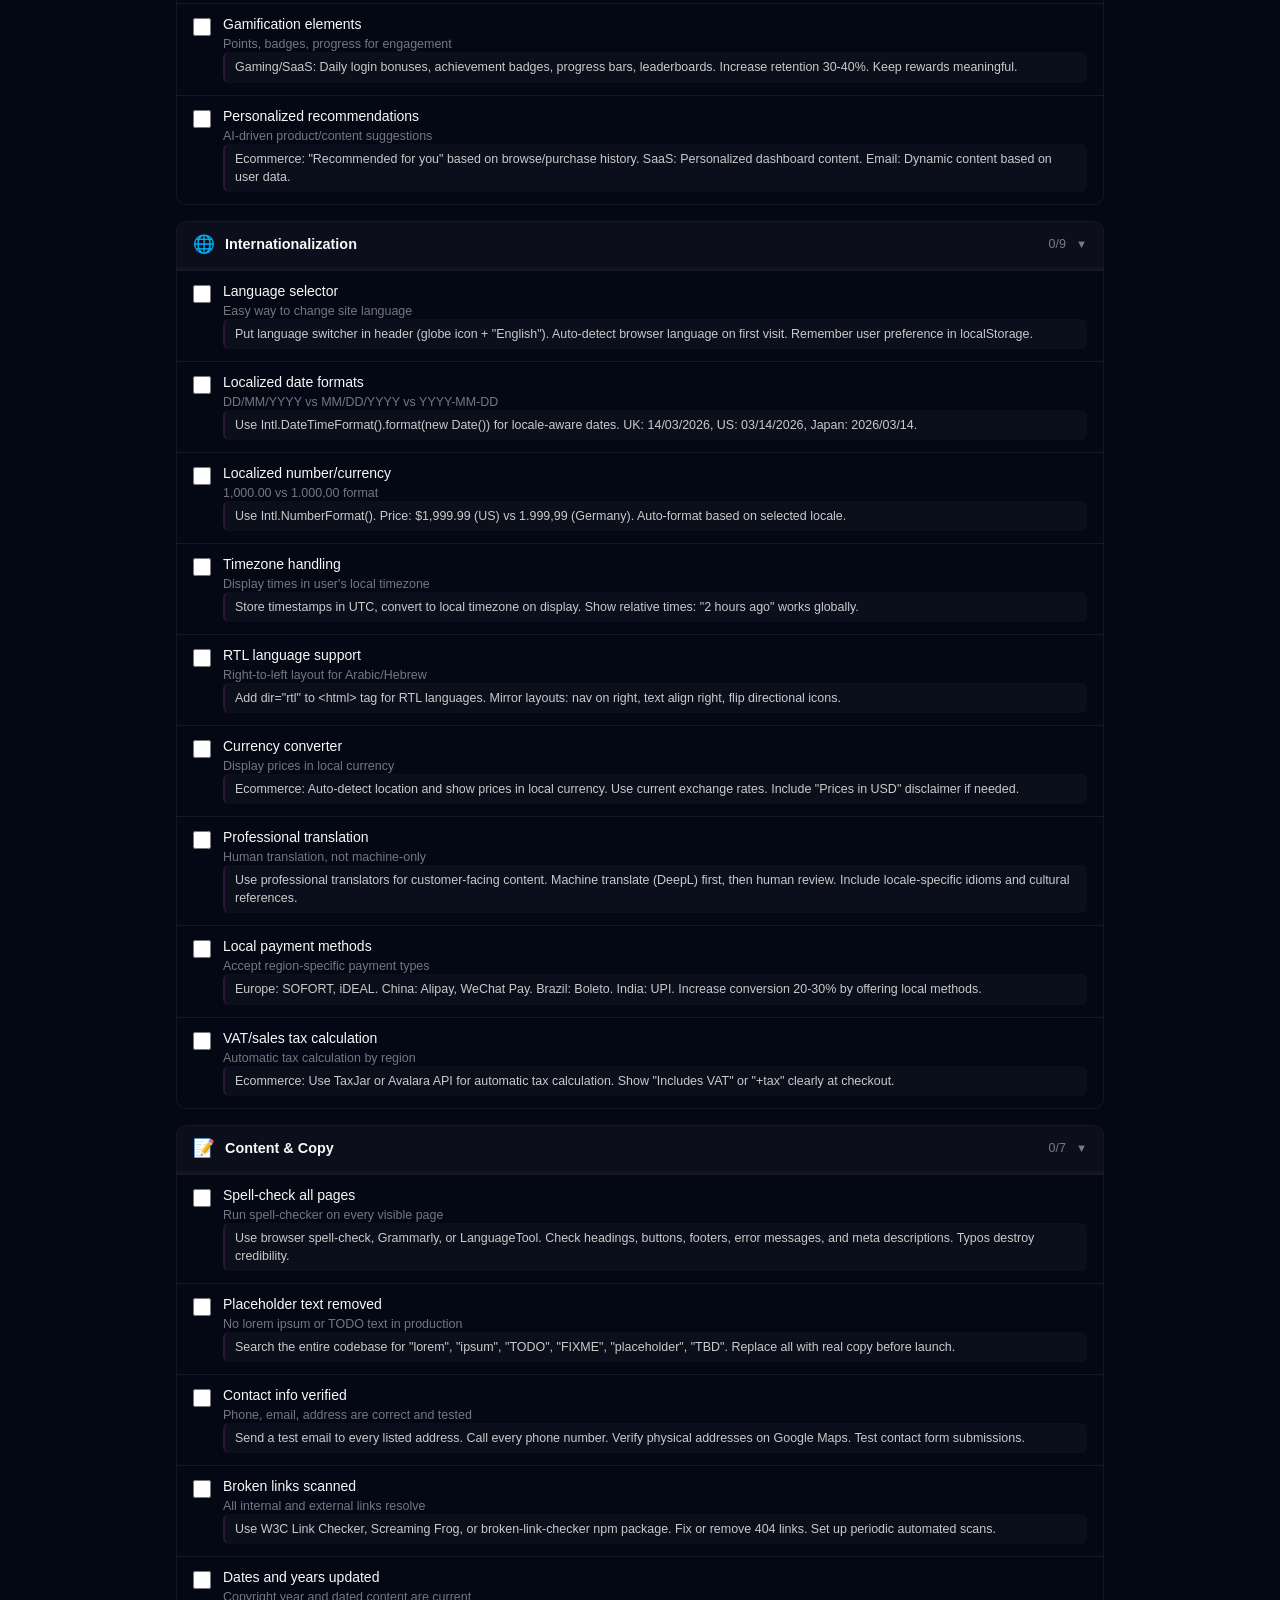
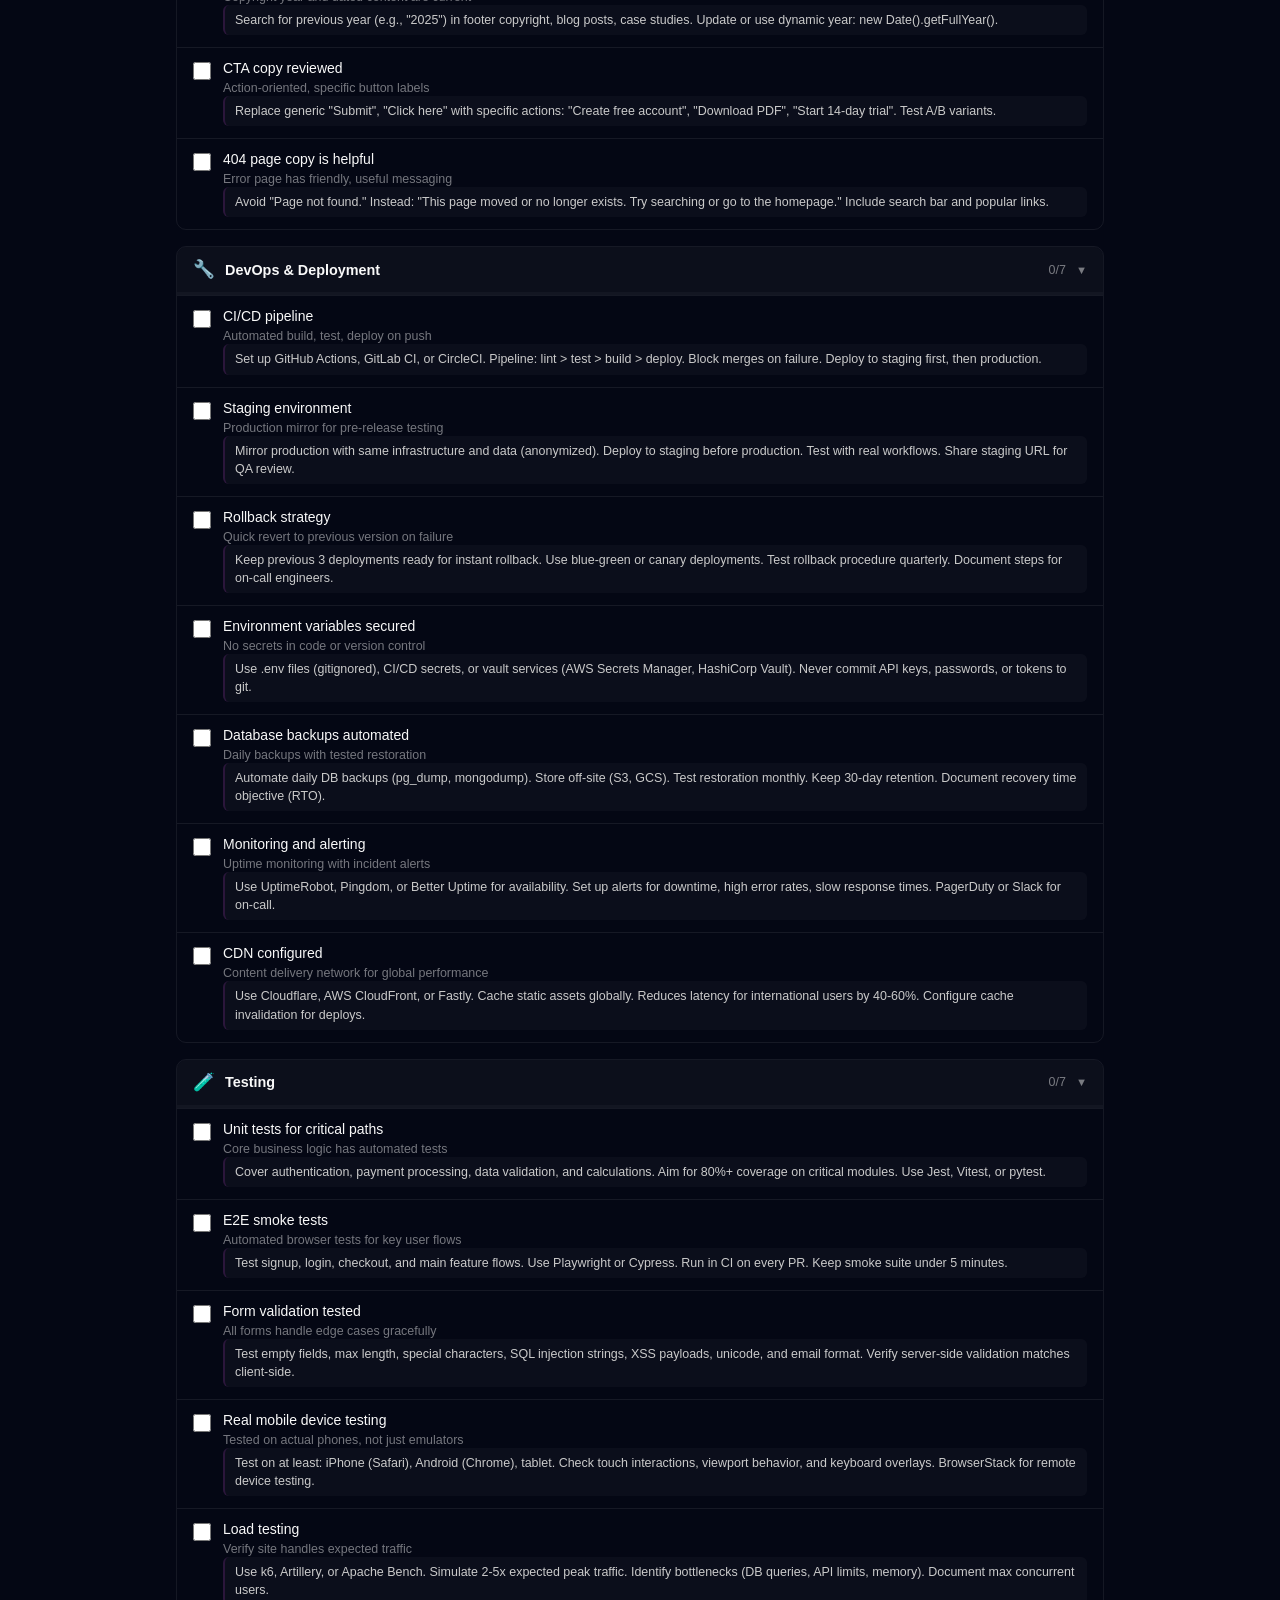
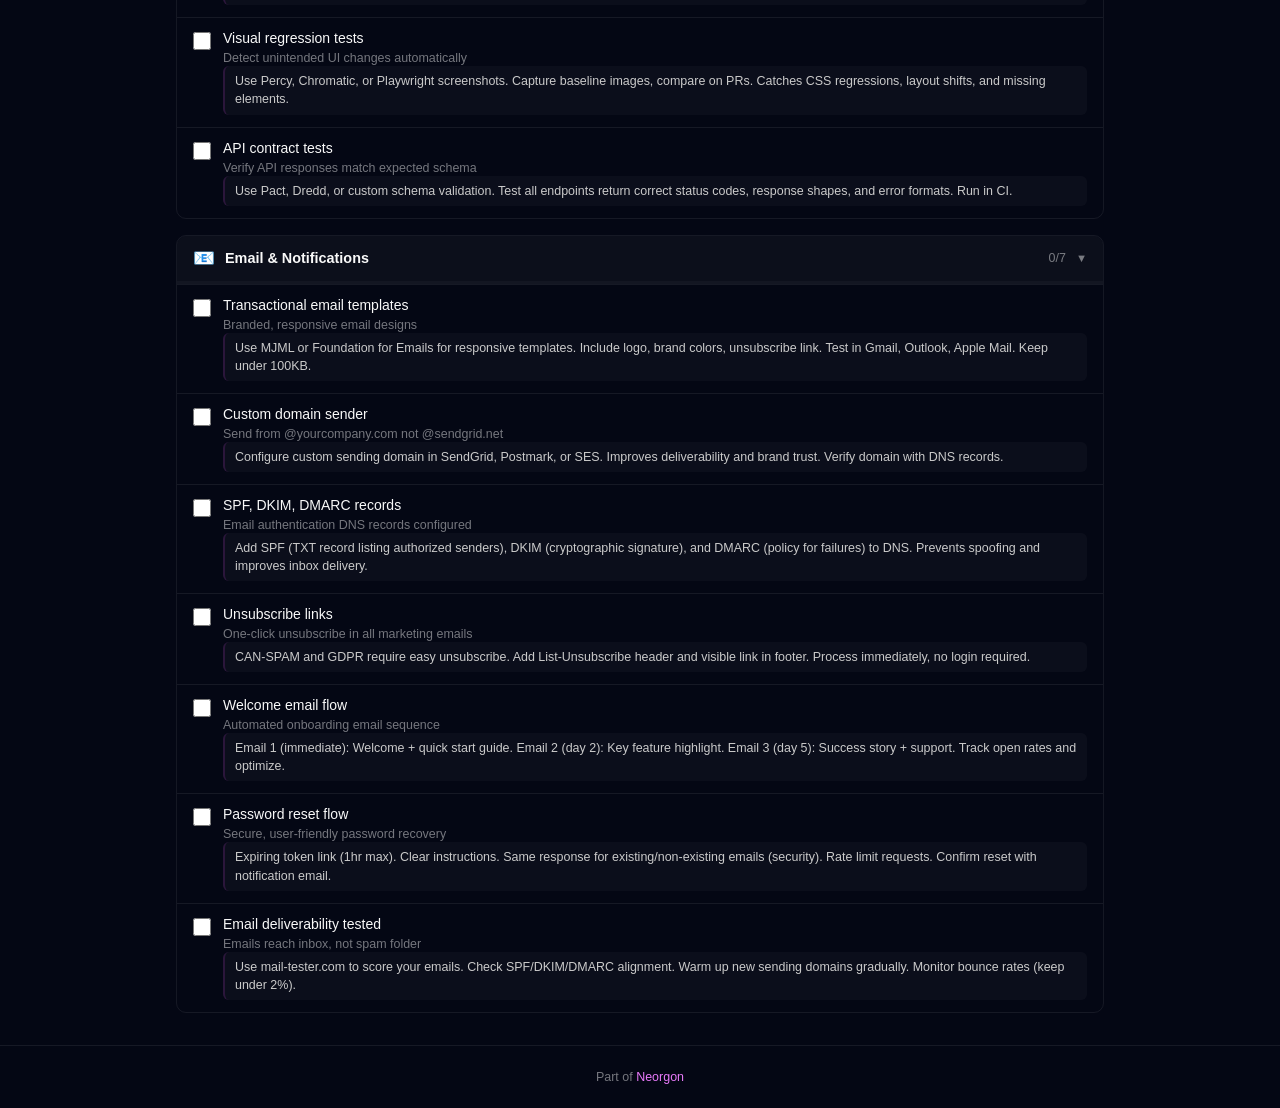
==== commit 21d94cc4: "CDN" ====
--- a/learning/index.html
+++ b/learning/index.html
@@ -19,7 +19,7 @@
   <meta property="og:image" content="https://anatomy.neorgon.com/og-preview.jpg">
   <meta property="og:image:width" content="1200">
   <meta property="og:image:height" content="630">
-  <link rel="icon" type="image/x-icon" href="../favicon.ico" />
+  <link rel="icon" type="image/x-icon" href="https://pub-b597cd281a384f98a47e1f043a6c4160.r2.dev/v1.0.0/favicon.ico" />
 
   <!-- Google tag (gtag.js) -->
   <script async src="https://www.googletagmanager.com/gtag/js?id=G-M9PKT7BQYM"></script>
@@ -39,7 +39,7 @@
   <header class="header-bar">
     <div class="header-logo">
       <a href="https://ehq.cl/" target="_blank" rel="noopener noreferrer">
-        <img src="../energon-classic-logo.png" class="header-logo-img" alt="Neorgon">
+        <img src="https://pub-b597cd281a384f98a47e1f043a6c4160.r2.dev/v1.0.0/energon-classic-logo.png" class="header-logo-img" alt="Neorgon">
       </a>
       <div>
         <h1>UI Anatomy</h1>
--- a/learning/css/style.css
+++ b/learning/css/style.css
@@ -499,3 +499,197 @@
   .search-bar { padding: 10px 12px; }
   .search-input { max-width: 100%; }
 }
+
+/* ── Component Patterns ──────────────────────────────────────────────────── */
+.patterns-container { display: flex; flex-direction: column; gap: 20px; }
+.pattern-card {
+  background: var(--surface-1);
+  border: 1px solid var(--border);
+  border-radius: var(--radius);
+  padding: 20px;
+}
+.pattern-header {
+  display: flex;
+  justify-content: space-between;
+  align-items: flex-start;
+  margin-bottom: 12px;
+}
+.pattern-title { font-size: 1.1rem; font-weight: 600; margin-bottom: 0; }
+.pattern-components {
+  font-size: 0.8rem;
+  color: var(--text-muted);
+  background: var(--surface-2);
+  padding: 4px 8px;
+  border-radius: 4px;
+}
+.pattern-flow {
+  font-family: monospace;
+  background: var(--surface-2);
+  padding: 12px;
+  border-radius: var(--radius-sm);
+  margin: 12px 0;
+  border-left: 3px solid var(--accent);
+}
+.pattern-description { margin-bottom: 12px; line-height: 1.5; }
+.pattern-example {
+  background: rgba(0, 163, 255, 0.1);
+  border-left: 3px solid #00a3ff;
+  padding: 12px;
+  border-radius: 4px;
+  margin: 12px 0 16px;
+}
+.pattern-tags { display: flex; flex-wrap: wrap; gap: 8px; }
+.pattern-tag {
+  background: var(--accent-dim);
+  color: var(--accent-bright);
+  padding: 4px 8px;
+  border-radius: 4px;
+  font-size: 0.8rem;
+}
+
+/* ── Design Systems ─────────────────────────────────────────────────────── */
+.design-system-container { display: flex; flex-direction: column; gap: 20px; }
+.principle-card {
+  background: var(--surface-1);
+  border: 1px solid var(--border);
+  border-radius: var(--radius);
+  padding: 20px;
+}
+.principle-title { font-size: 1.1rem; font-weight: 600; margin-bottom: 8px; }
+.principle-description { margin-bottom: 12px; line-height: 1.5; }
+.principle-examples {
+  list-style: none;
+  padding-left: 0;
+  margin: 12px 0;
+}
+.principle-example {
+  padding: 6px 0;
+  font-size: 0.9rem;
+  border-bottom: 1px solid var(--border-subtle);
+}
+.principle-example:last-child { border-bottom: none; }
+.principle-affected { margin-top: 16px; }
+.principle-tag {
+  display: inline-block;
+  background: var(--surface-2);
+  color: var(--text-secondary);
+  padding: 4px 8px;
+  border-radius: 4px;
+  font-size: 0.8rem;
+  margin: 4px 4px 0 0;
+}
+
+/* ── Accessibility Guide ────────────────────────────────────────────────── */
+.accessibility-container { display: flex; flex-direction: column; gap: 24px; }
+.accessibility-category {
+  background: var(--surface-1);
+  border: 1px solid var(--border);
+  border-radius: var(--radius);
+  padding: 20px;
+}
+.accessibility-category-title {
+  font-size: 1.2rem;
+  font-weight: 600;
+  margin-bottom: 16px;
+  border-bottom: 2px solid var(--accent-dim);
+  padding-bottom: 8px;
+}
+.accessibility-guidelines {
+  list-style: none;
+  padding-left: 0;
+}
+.guideline {
+  padding: 8px 0 8px 24px;
+  position: relative;
+}
+.guideline::before {
+  content: '✓';
+  position: absolute;
+  left: 0;
+  color: var(--accent);
+  font-weight: 600;
+}
+.accessibility-examples { margin-top: 20px; }
+.accessibility-examples h4 { margin-bottom: 12px; font-size: 1rem; }
+.example-item {
+  margin: 12px 0;
+  padding: 12px;
+  background: var(--surface-2);
+  border-radius: var(--radius-sm);
+}
+.example-item strong {
+  display: block;
+  margin-bottom: 8px;
+  color: var(--accent-bright);
+}
+.example-item code {
+  display: block;
+  background: rgba(0,0,0,0.3);
+  padding: 8px;
+  border-radius: 4px;
+  font-size: 0.85rem;
+  overflow-x: auto;
+}
+
+/* ── Framework Code Examples ────────────────────────────────────────────── */
+.framework-container { display: flex; flex-direction: column; gap: 24px; }
+.framework-section { }
+.framework-title {
+  font-size: 1.3rem;
+  font-weight: 700;
+  margin-bottom: 16px;
+  color: var(--accent-bright);
+}
+.framework-examples {
+  display: grid;
+  gap: 16px;
+}
+.code-card {
+  background: var(--surface-1);
+  border: 1px solid var(--border);
+  border-radius: var(--radius);
+  overflow: hidden;
+}
+.code-header {
+  background: var(--surface-2);
+  padding: 12px 16px;
+  display: flex;
+  justify-content: space-between;
+  align-items: center;
+  border-bottom: 1px solid var(--border);
+}
+.code-component {
+  font-size: 1rem;
+  font-weight: 600;
+}
+.code-library {
+  font-size: 0.8rem;
+  color: var(--text-muted);
+  background: rgba(255,255,255,0.05);
+  padding: 2px 6px;
+  border-radius: 4px;
+}
+.code-block {
+  margin: 0;
+  padding: 16px;
+  overflow-x: auto;
+  font-size: 0.9rem;
+}
+.code-block code {
+  font-family: 'JetBrains Mono', 'Fira Code', 'Monaco', monospace;
+}
+.code-copy-btn {
+  display: block;
+  width: calc(100% - 32px);
+  margin: 0 16px 16px;
+  padding: 8px 16px;
+  background: var(--accent-dim);
+  color: var(--accent-bright);
+  border: 1px solid var(--accent);
+  border-radius: var(--radius-sm);
+  cursor: pointer;
+  font-size: 0.9rem;
+  transition: background var(--dur);
+}
+.code-copy-btn:hover { background: var(--accent); color: #000; }
+
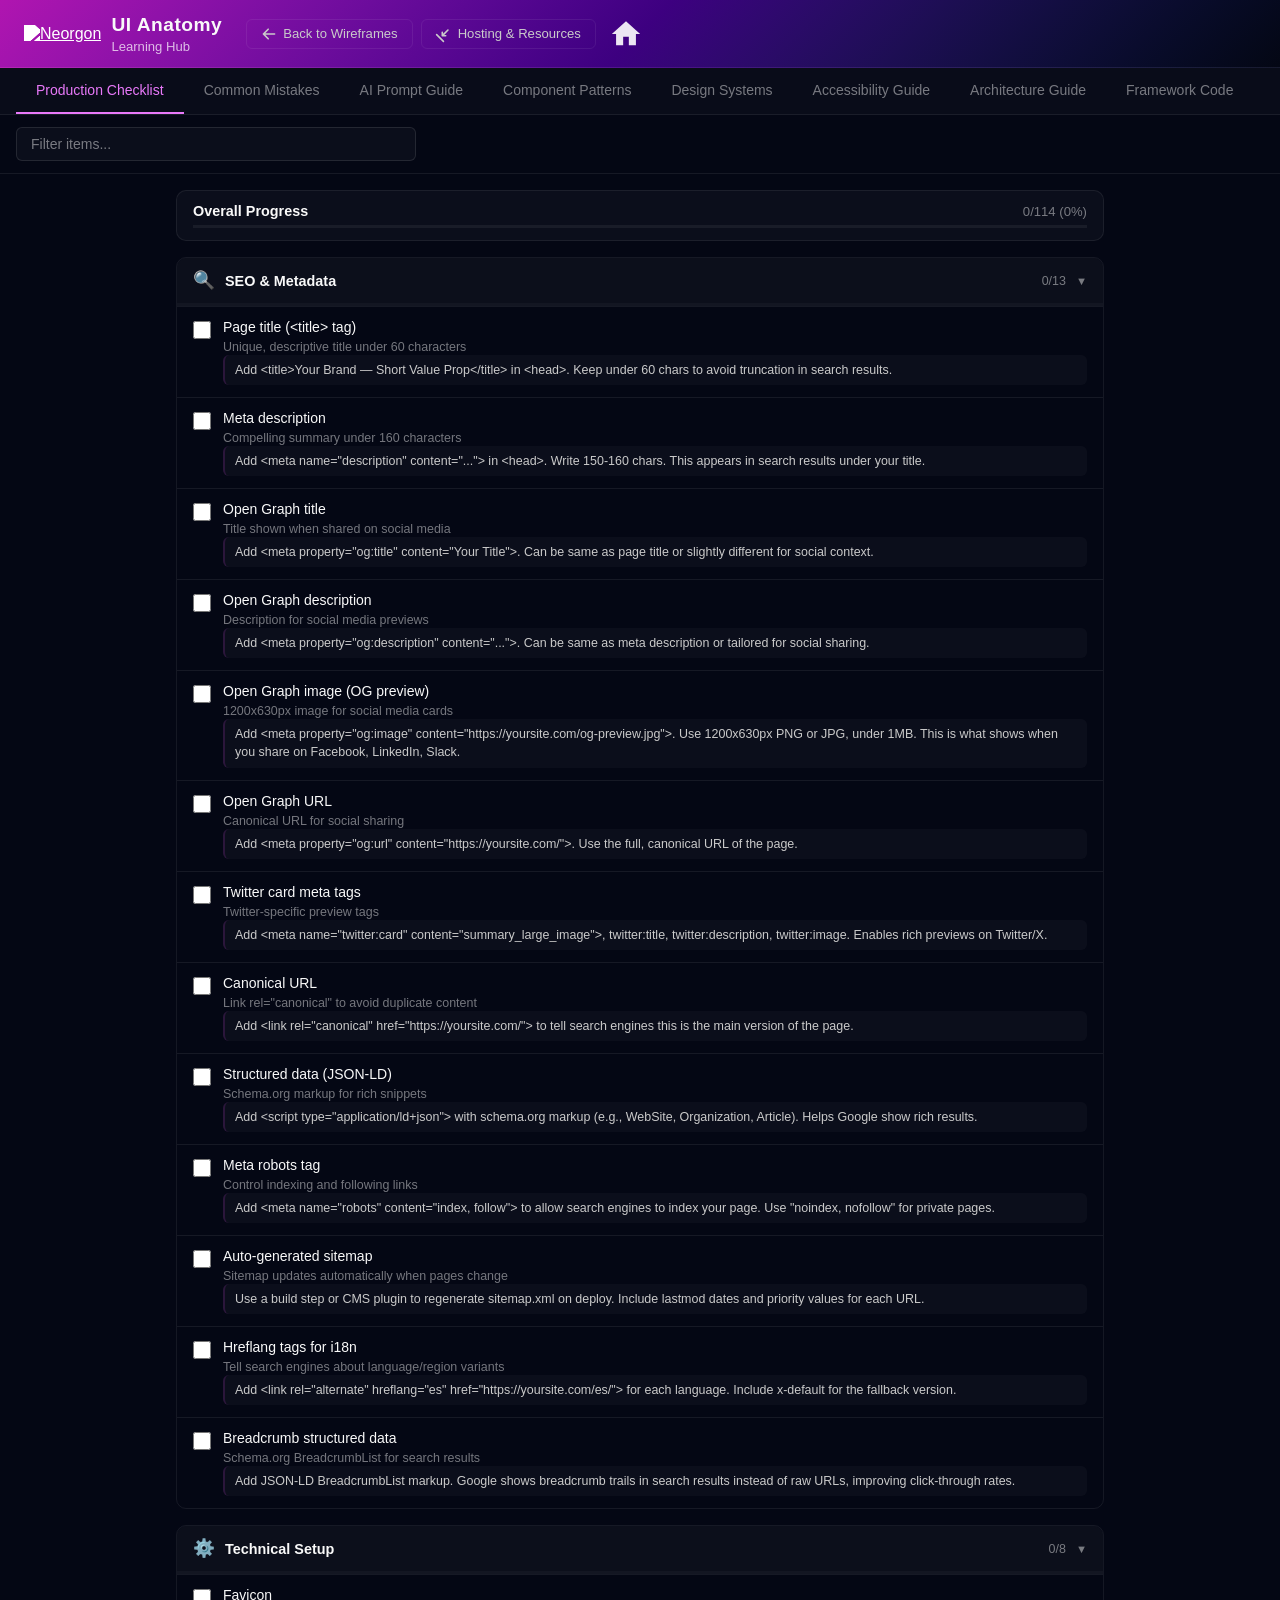
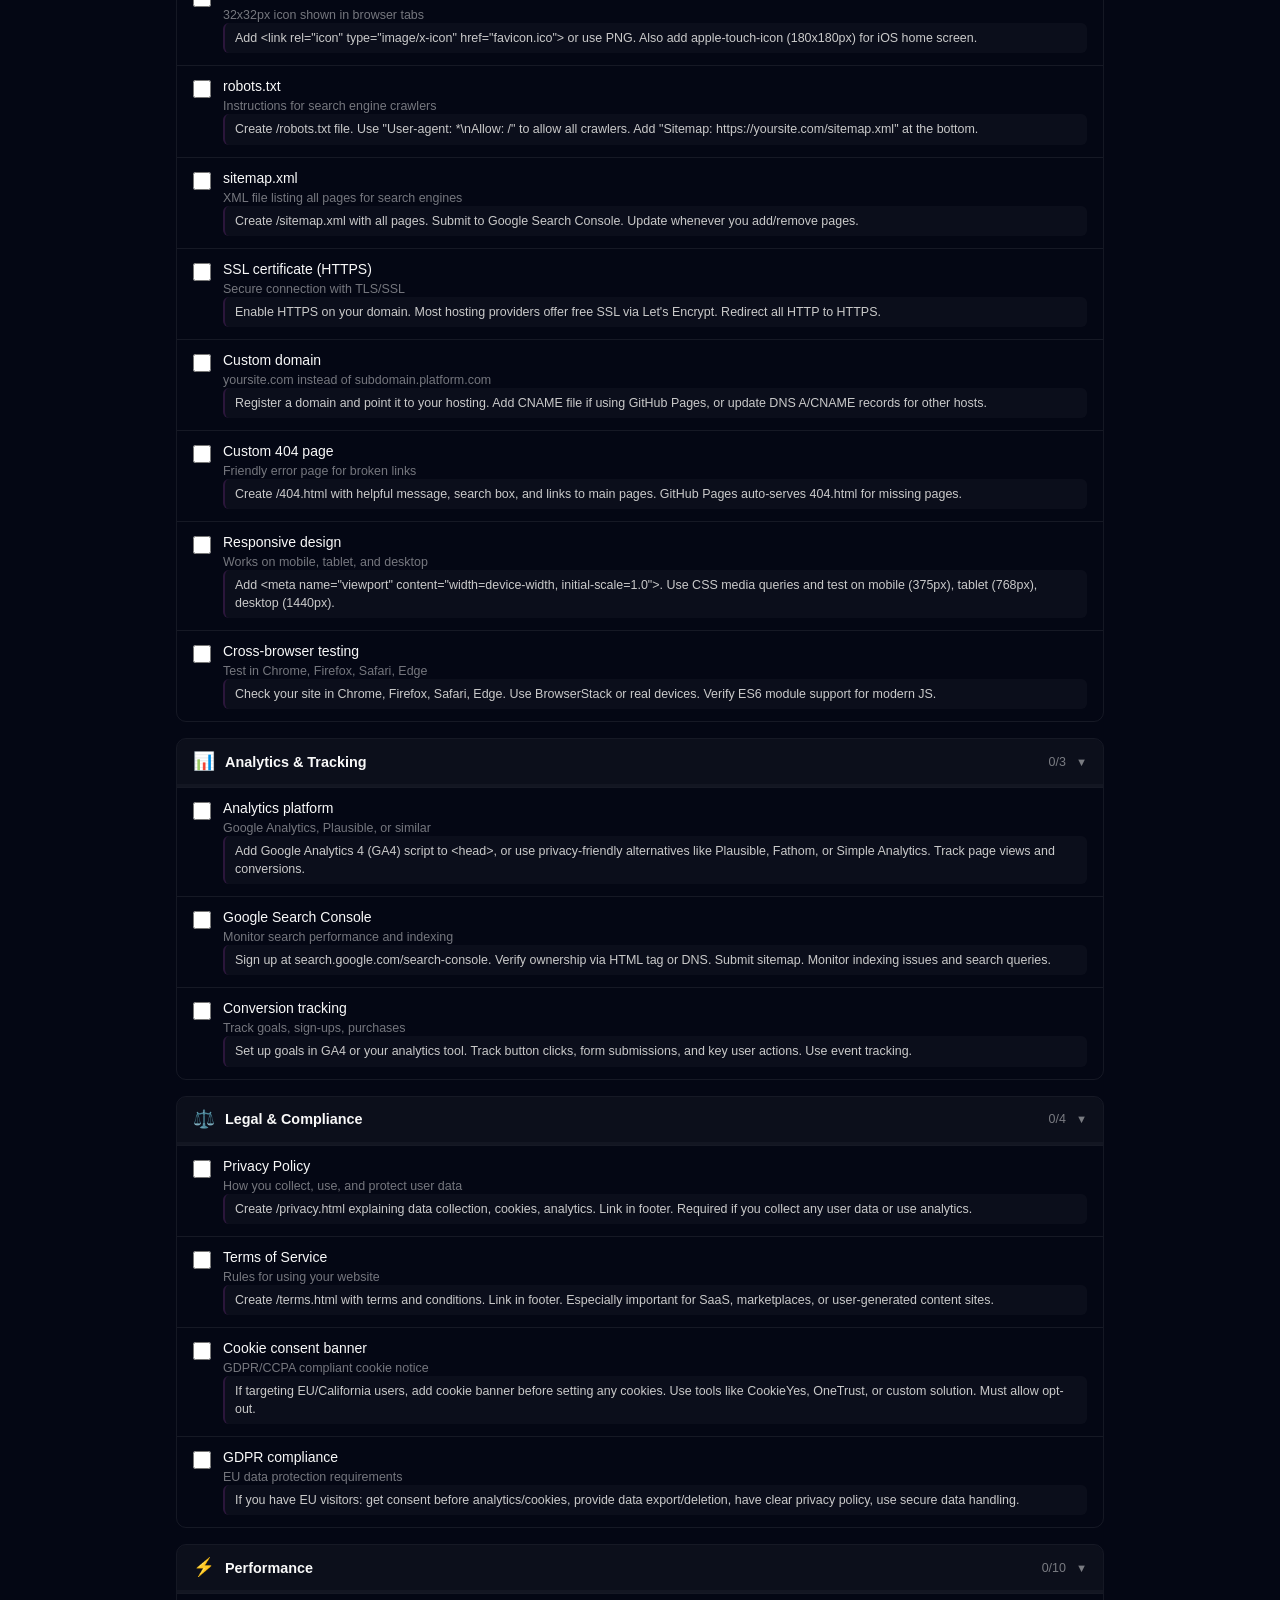
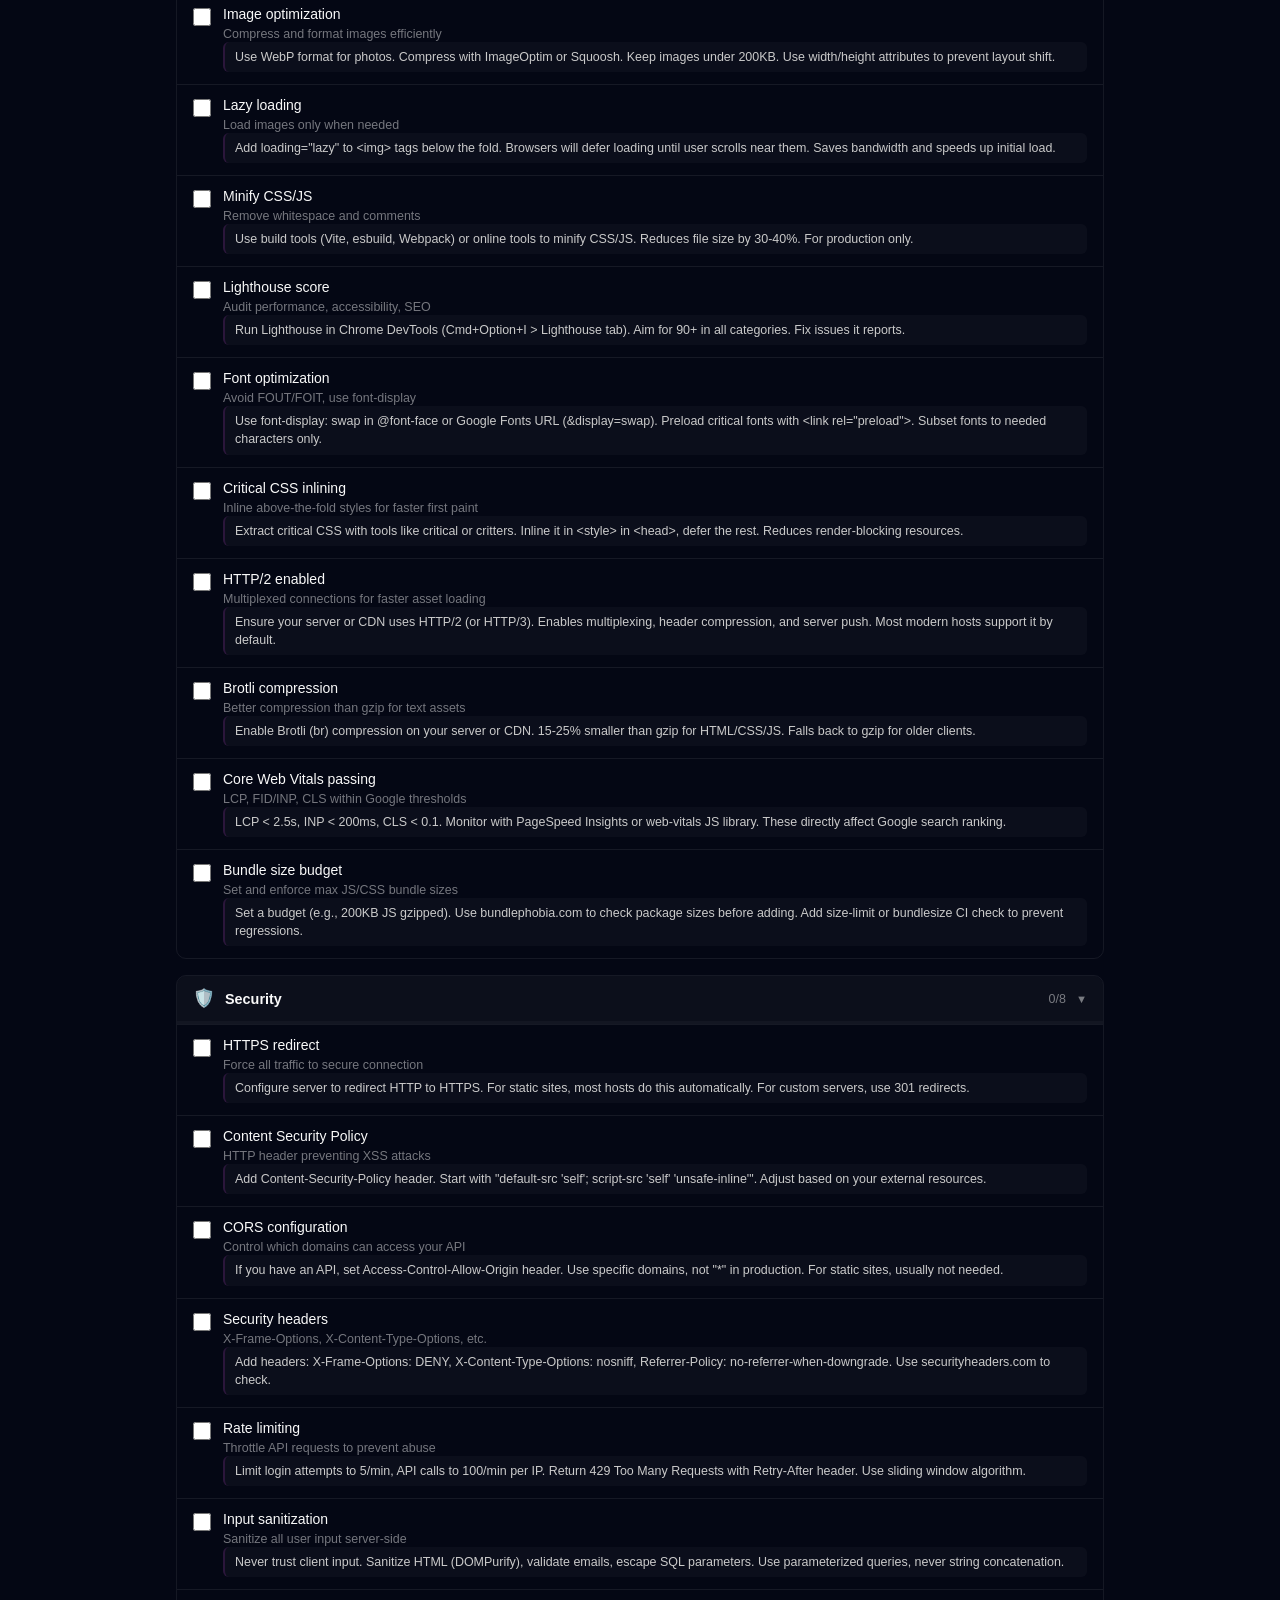
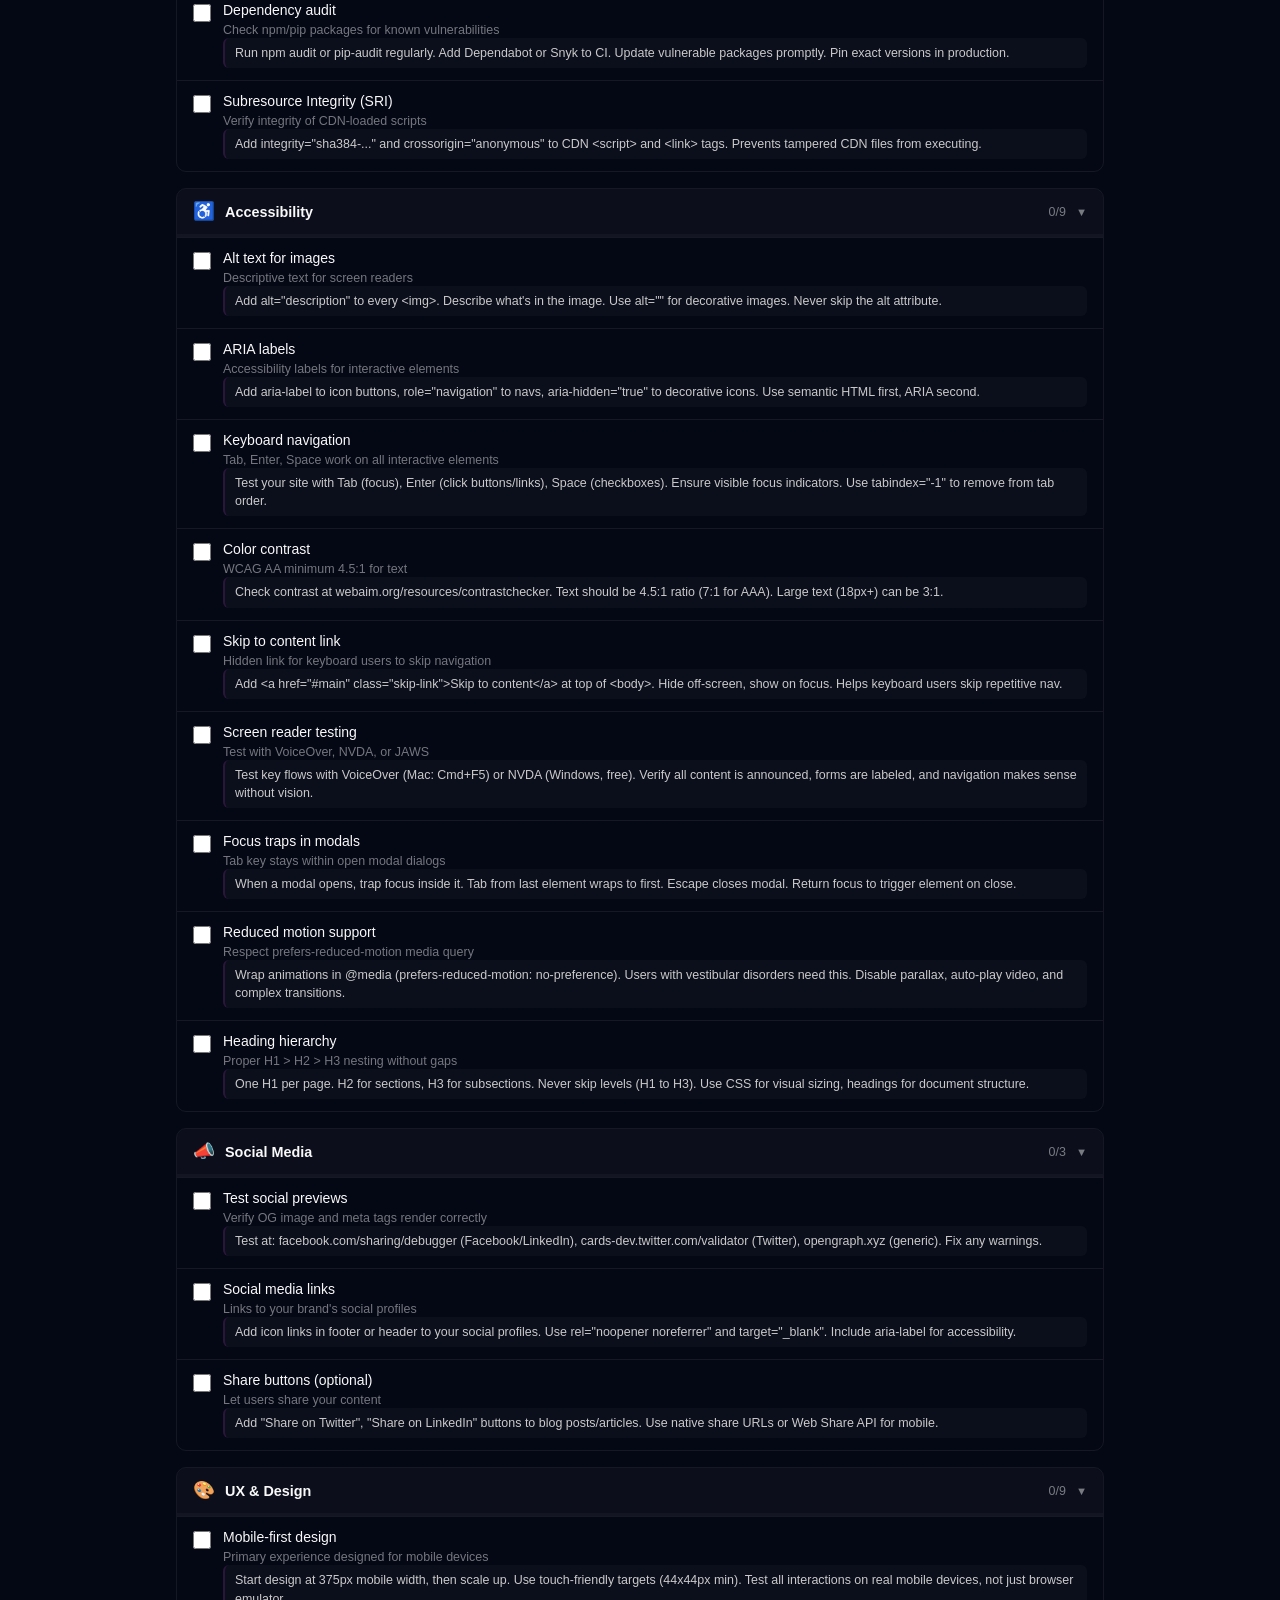
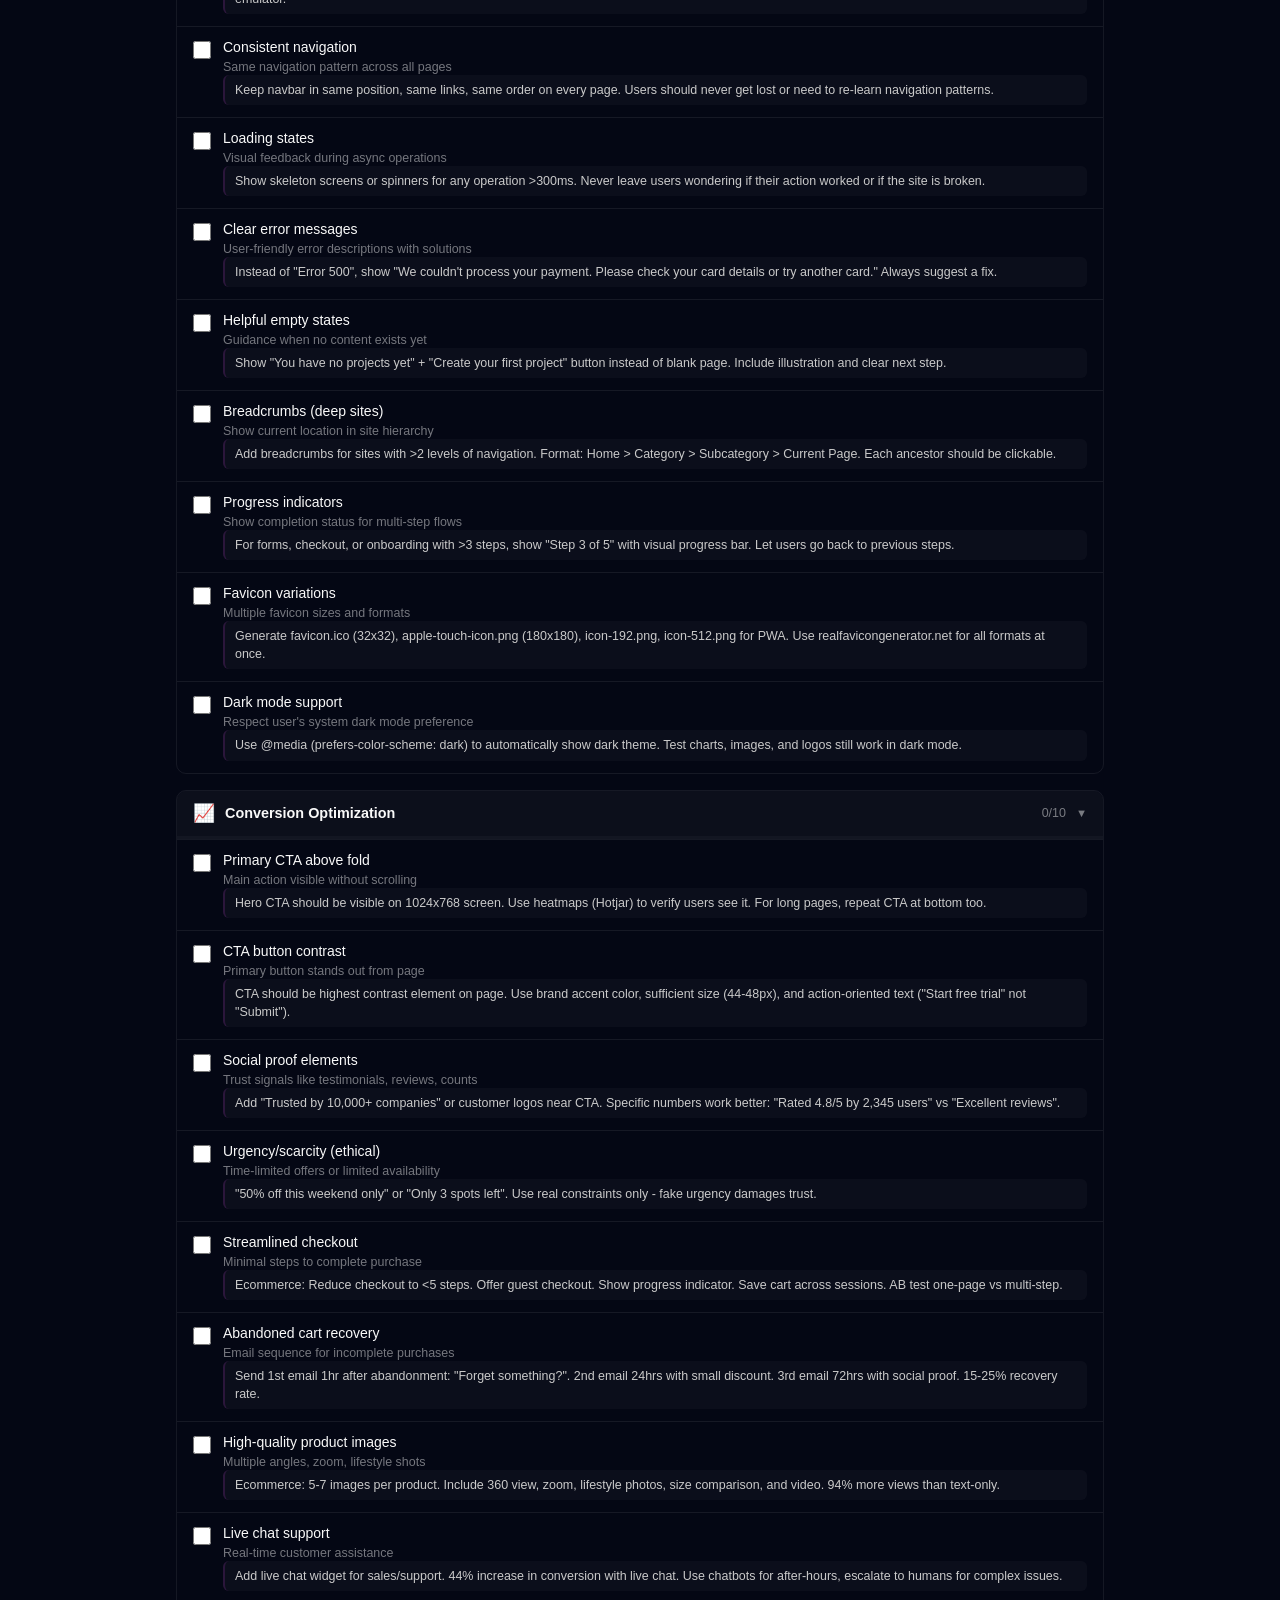
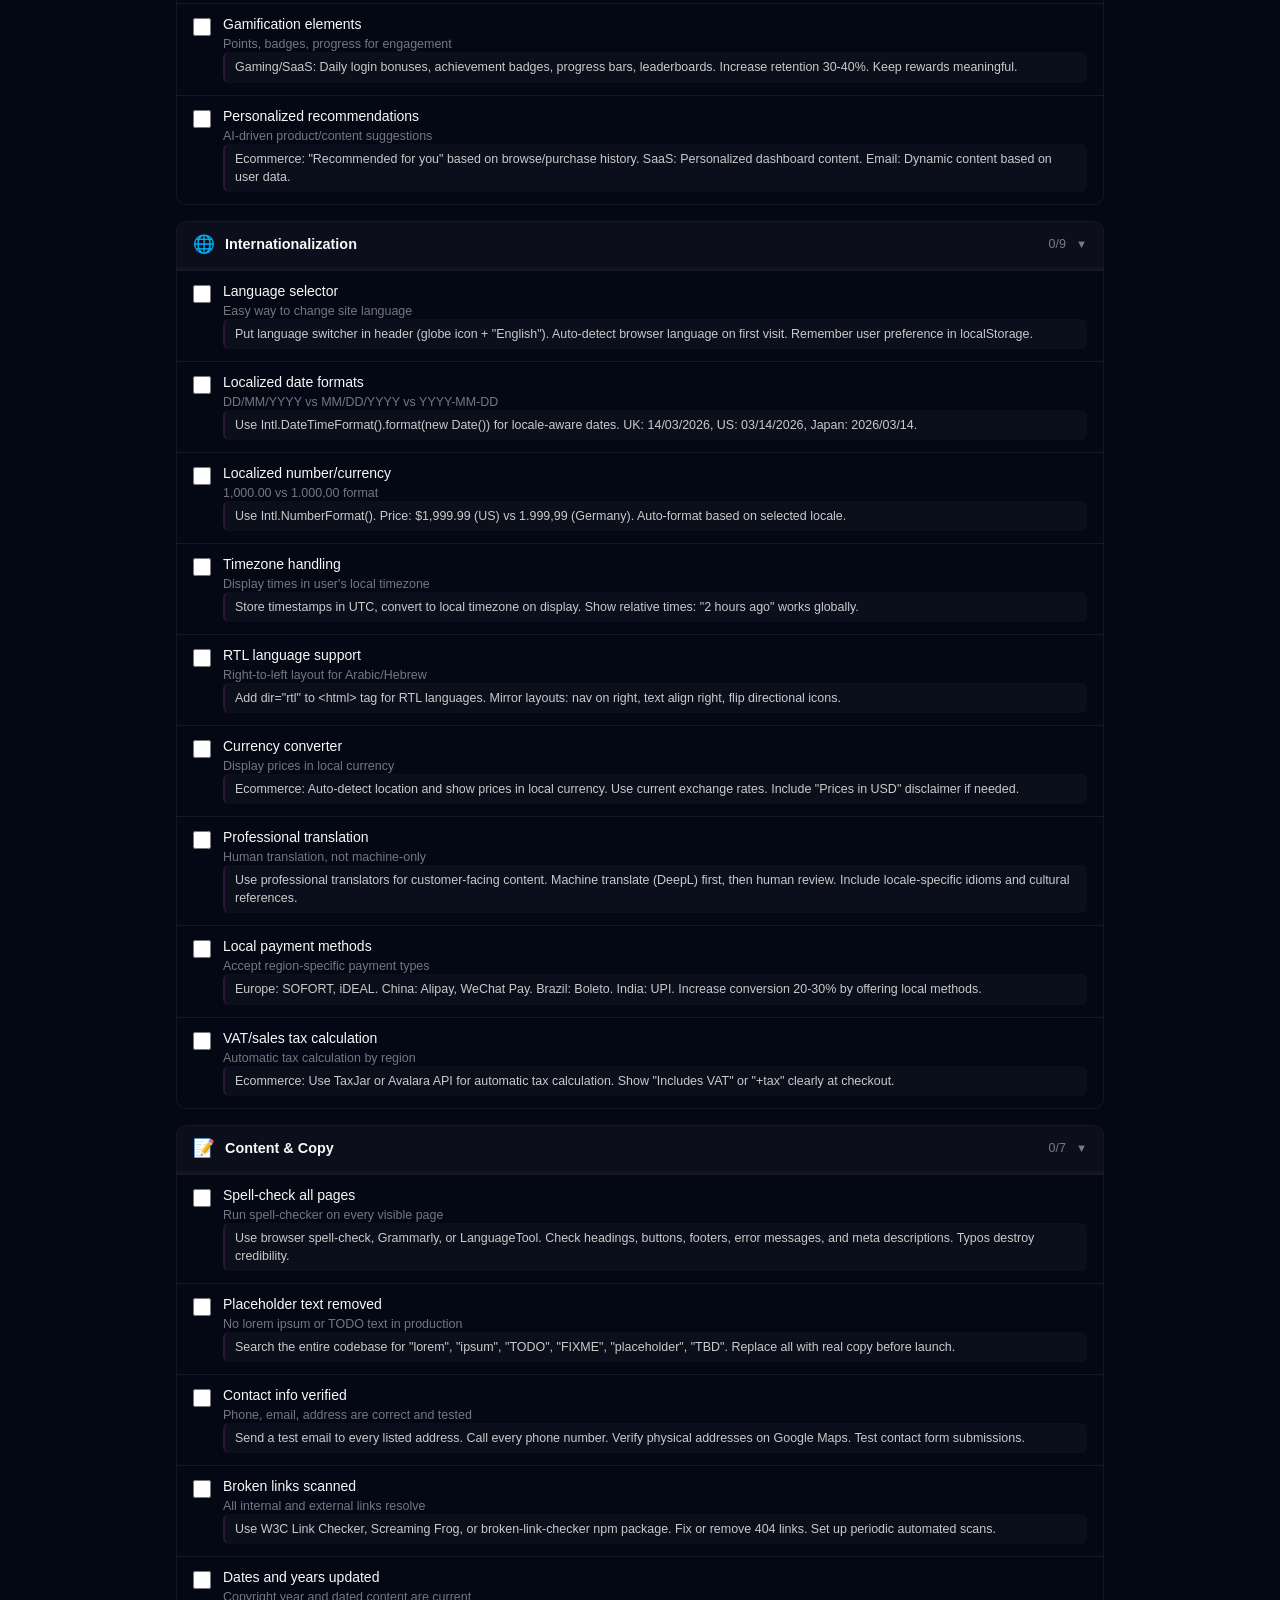
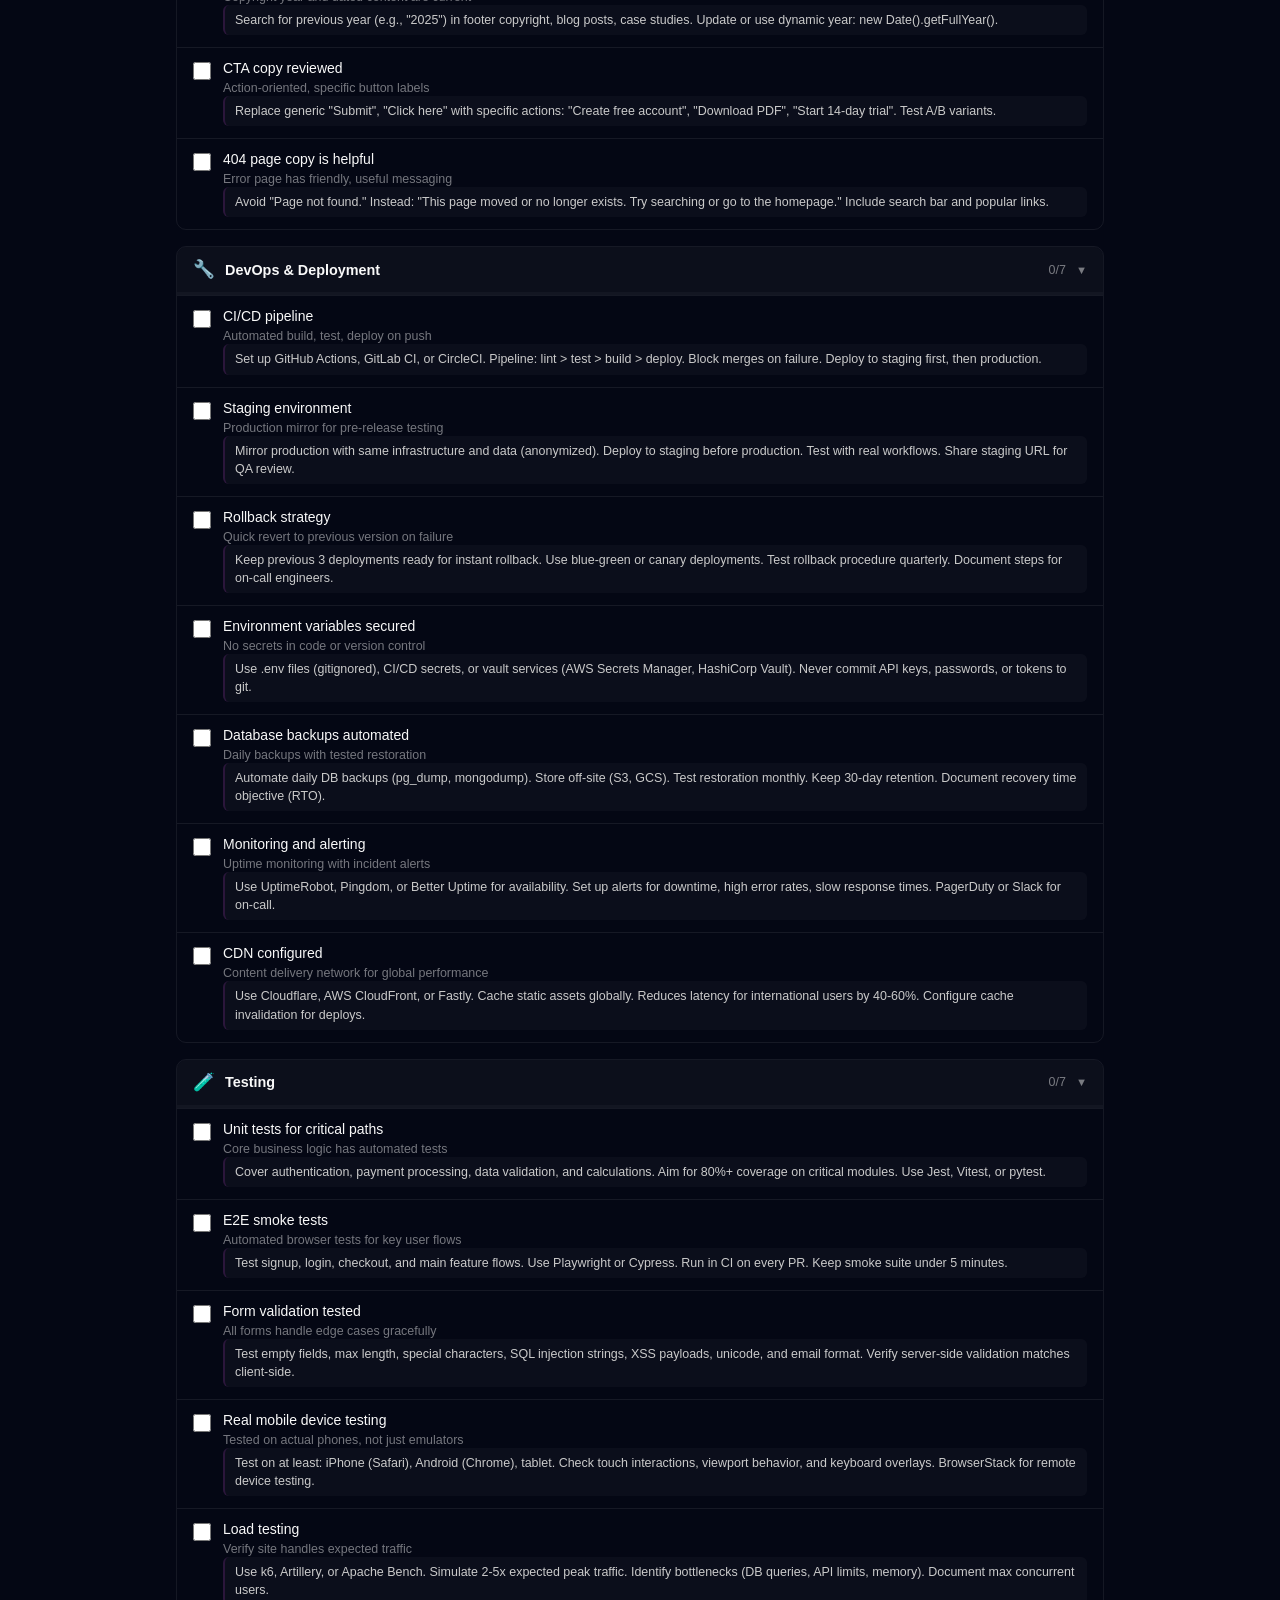
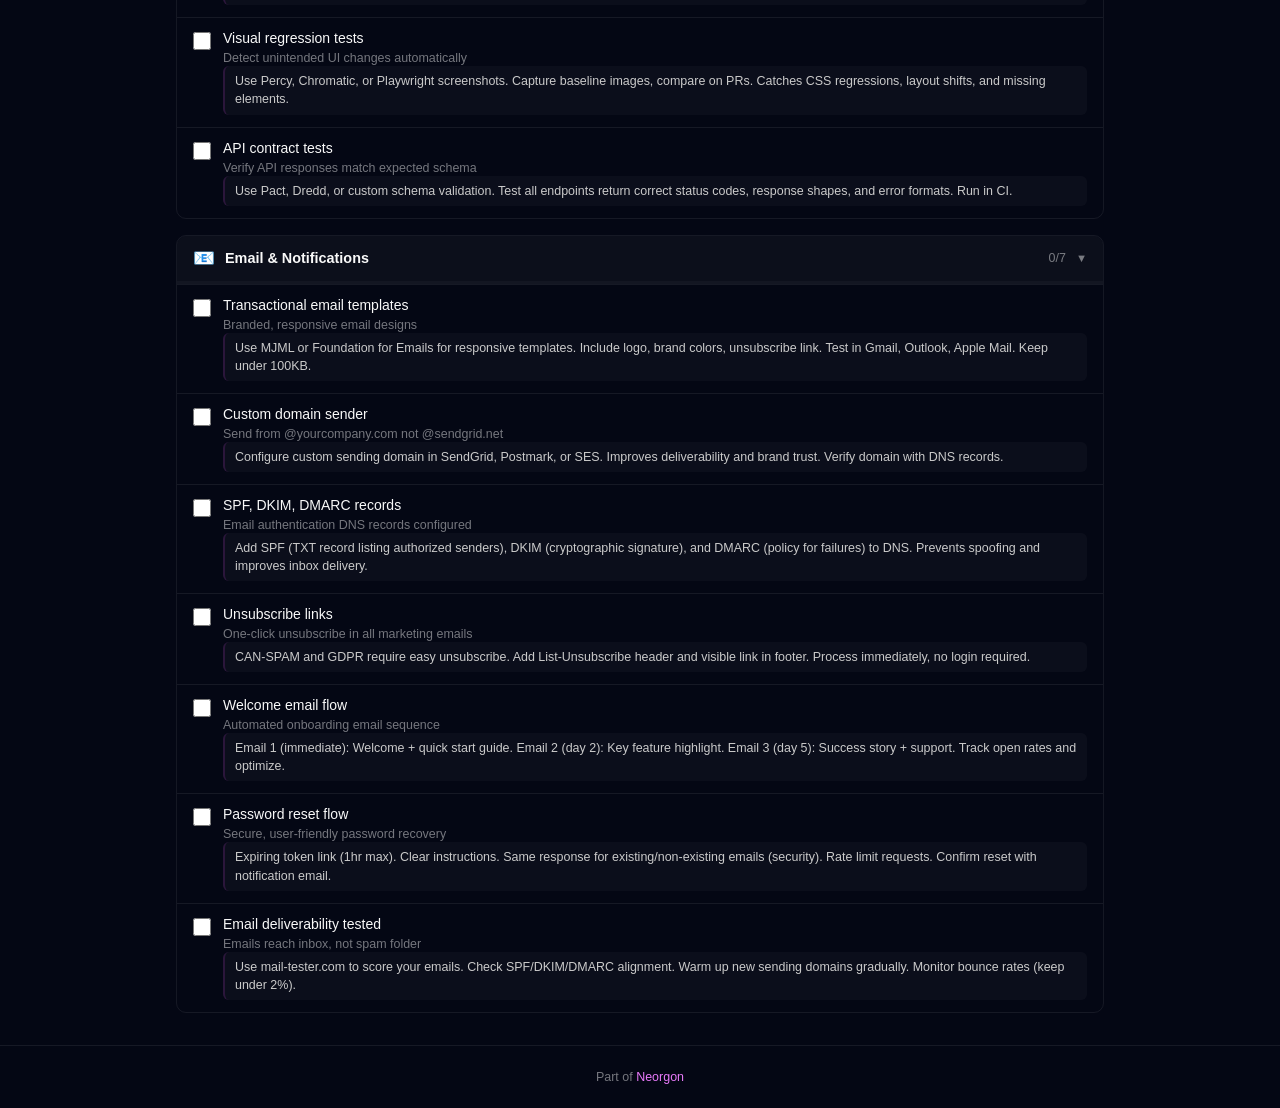
==== commit e77884f8: "chore: clean root directory structure Move dev docs, implementation notes, and test files out of roo" ====
--- a/learning/index.html
+++ b/learning/index.html
@@ -50,6 +50,10 @@
       <svg viewBox="0 0 20 20" fill="currentColor" width="16" height="16"><path fill-rule="evenodd" d="M9.707 16.707a1 1 0 01-1.414 0l-6-6a1 1 0 010-1.414l6-6a1 1 0 011.414 1.414L5.414 9H17a1 1 0 110 2H5.414l4.293 4.293a1 1 0 010 1.414z" clip-rule="evenodd"/></svg>
       Back to Wireframes
     </a>
+    <a class="header-back" href="./hosting-resources" title="Hosting & Resources Guide">
+      <svg viewBox="0 0 20 20" fill="currentColor" width="16" height="16" style="transform: rotate(45deg)"><path fill-rule="evenodd" d="M3 17a1 1 0 011-1h12a1 1 0 110 2H4a1 1 0 01-1-1zm3.293-7.707a1 1 0 011.414 0L9 10.586V3a1 1 0 112 0v7.586l1.293-1.293a1 1 0 111.414 1.414l-3 3a1 1 0 01-1.414 0l-3-3a1 1 0 010-1.414z" clip-rule="evenodd"/></svg>
+      Hosting & Resources
+    </a>
     <a class="header-home" href="https://neorgon.com/" title="neorgon.com" aria-label="Neorgon home">
       <svg viewBox="0 0 24 24" fill="currentColor" xmlns="http://www.w3.org/2000/svg">
         <path d="M10 20v-6h4v6h5v-8h3L12 3 2 12h3v8z"/>
--- a/learning/css/style.css
+++ b/learning/css/style.css
@@ -90,6 +90,15 @@
 .header-home:hover { color: #fff; background: rgba(255,255,255,0.12); }
 .header-home svg { width: 34px; height: 34px; display: block; }
 
+/* Handle multiple header-back links */
+.header-back + .header-back {
+  margin-left: 8px;
+}
+
+.header-back + .header-home {
+  margin-left: 8px;
+}
+
 /* ── Tab bar ─────────────────────────────────────────────────────────────── */
 .tab-bar {
   display: flex;
@@ -693,3 +702,176 @@
 }
 .code-copy-btn:hover { background: var(--accent); color: #000; }
 
+/* ── Resources Page ────────────────────────────────────────────────────────── */
+.no-results {
+  text-align: center;
+  padding: 60px 24px;
+  color: var(--text-muted);
+}
+.no-results h3 {
+  font-size: 1.2rem;
+  margin-bottom: 8px;
+  color: var(--text-secondary);
+}
+.no-results p {
+  font-size: 0.9rem;
+  max-width: 500px;
+  margin: 0 auto;
+  line-height: 1.5;
+}
+
+.search-status {
+  padding: 12px 24px;
+  background: var(--surface-1);
+  border-bottom: 1px solid var(--border-subtle);
+  font-size: 0.85rem;
+  color: var(--text-muted);
+}
+
+.resource-category {
+  margin-bottom: 40px;
+}
+
+.category-header {
+  padding: 0 24px;
+  margin-bottom: 16px;
+}
+
+.category-title-row {
+  display: flex;
+  align-items: center;
+  justify-content: space-between;
+  gap: 16px;
+}
+
+.category-title {
+  font-size: 1.2rem;
+  font-weight: 600;
+  color: var(--text-primary);
+  display: flex;
+  align-items: center;
+  gap: 8px;
+}
+
+.category-icon {
+  font-size: 1.4rem;
+}
+
+.category-meta {
+  display: flex;
+  align-items: center;
+  gap: 12px;
+}
+
+.priority-badge {
+  font-size: 0.65rem;
+  font-weight: 700;
+  text-transform: uppercase;
+  letter-spacing: 0.5px;
+  padding: 3px 8px;
+  border-radius: 3px;
+  color: #000;
+}
+
+.item-count {
+  font-size: 0.78rem;
+  color: var(--text-muted);
+  background: var(--surface-2);
+  padding: 4px 10px;
+  border-radius: var(--radius-sm);
+}
+
+.resource-grid {
+  display: grid;
+  grid-template-columns: repeat(auto-fill, minmax(380px, 1fr));
+  gap: 16px;
+  padding: 0 24px;
+}
+
+.resource-card {
+  background: var(--surface-1);
+  border: 1px solid var(--border-subtle);
+  border-radius: var(--radius);
+  padding: 16px;
+  transition: transform 0.2s ease, box-shadow 0.2s ease, border-color 0.2s ease;
+  cursor: pointer;
+}
+
+.resource-card:hover {
+  transform: translateY(-2px);
+  box-shadow: 0 4px 12px rgba(0, 0, 0, 0.2);
+  border-color: var(--border-strong);
+}
+
+.resource-header {
+  display: flex;
+  align-items: flex-start;
+  justify-content: space-between;
+  gap: 12px;
+  margin-bottom: 8px;
+}
+
+.resource-label {
+  font-weight: 600;
+  font-size: 0.9rem;
+  color: var(--text-primary);
+  flex: 1;
+}
+
+.resource-category-tag {
+  font-size: 0.65rem;
+  background: var(--surface-2);
+  color: var(--text-muted);
+  padding: 2px 6px;
+  border-radius: 3px;
+  text-transform: uppercase;
+  letter-spacing: 0.5px;
+  white-space: nowrap;
+}
+
+.resource-desc {
+  font-size: 0.78rem;
+  color: var(--text-muted);
+  margin-bottom: 10px;
+  line-height: 1.4;
+}
+
+.resource-tip {
+  font-size: 0.78rem;
+  color: var(--text-secondary);
+  background: var(--surface-2);
+  padding: 8px 12px;
+  border-radius: var(--radius-sm);
+  border-left: 2px solid var(--accent-dim);
+  line-height: 1.45;
+}
+
+.resource-tip strong {
+  color: var(--accent-bright);
+}
+
+@media (max-width: 768px) {
+  .resource-grid {
+    grid-template-columns: 1fr;
+    padding: 0 16px;
+  }
+
+  .category-title-row {
+    flex-direction: column;
+    align-items: flex-start;
+    gap: 8px;
+  }
+
+  .category-header {
+    padding: 0 16px;
+  }
+
+  .search-status {
+    padding: 10px 16px;
+  }
+
+  .resource-card:hover {
+    transform: none;
+  }
+}
+
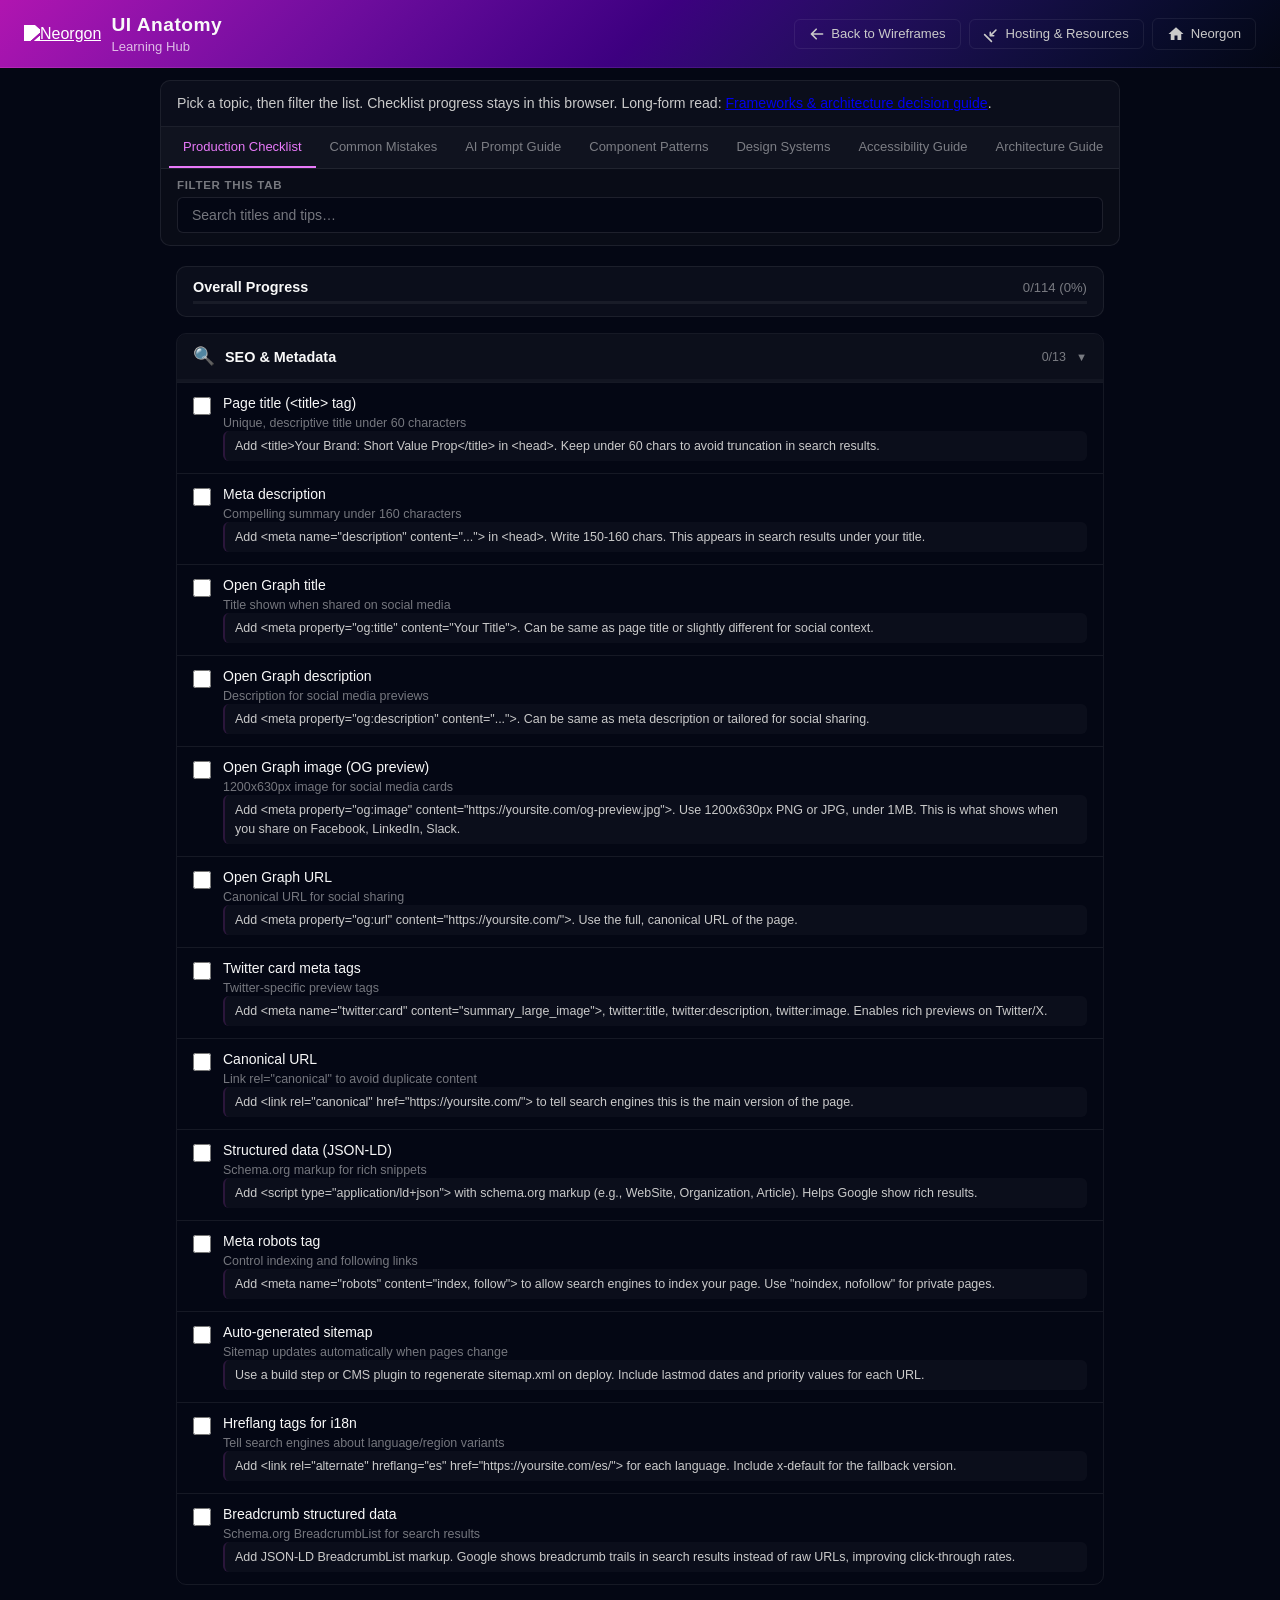
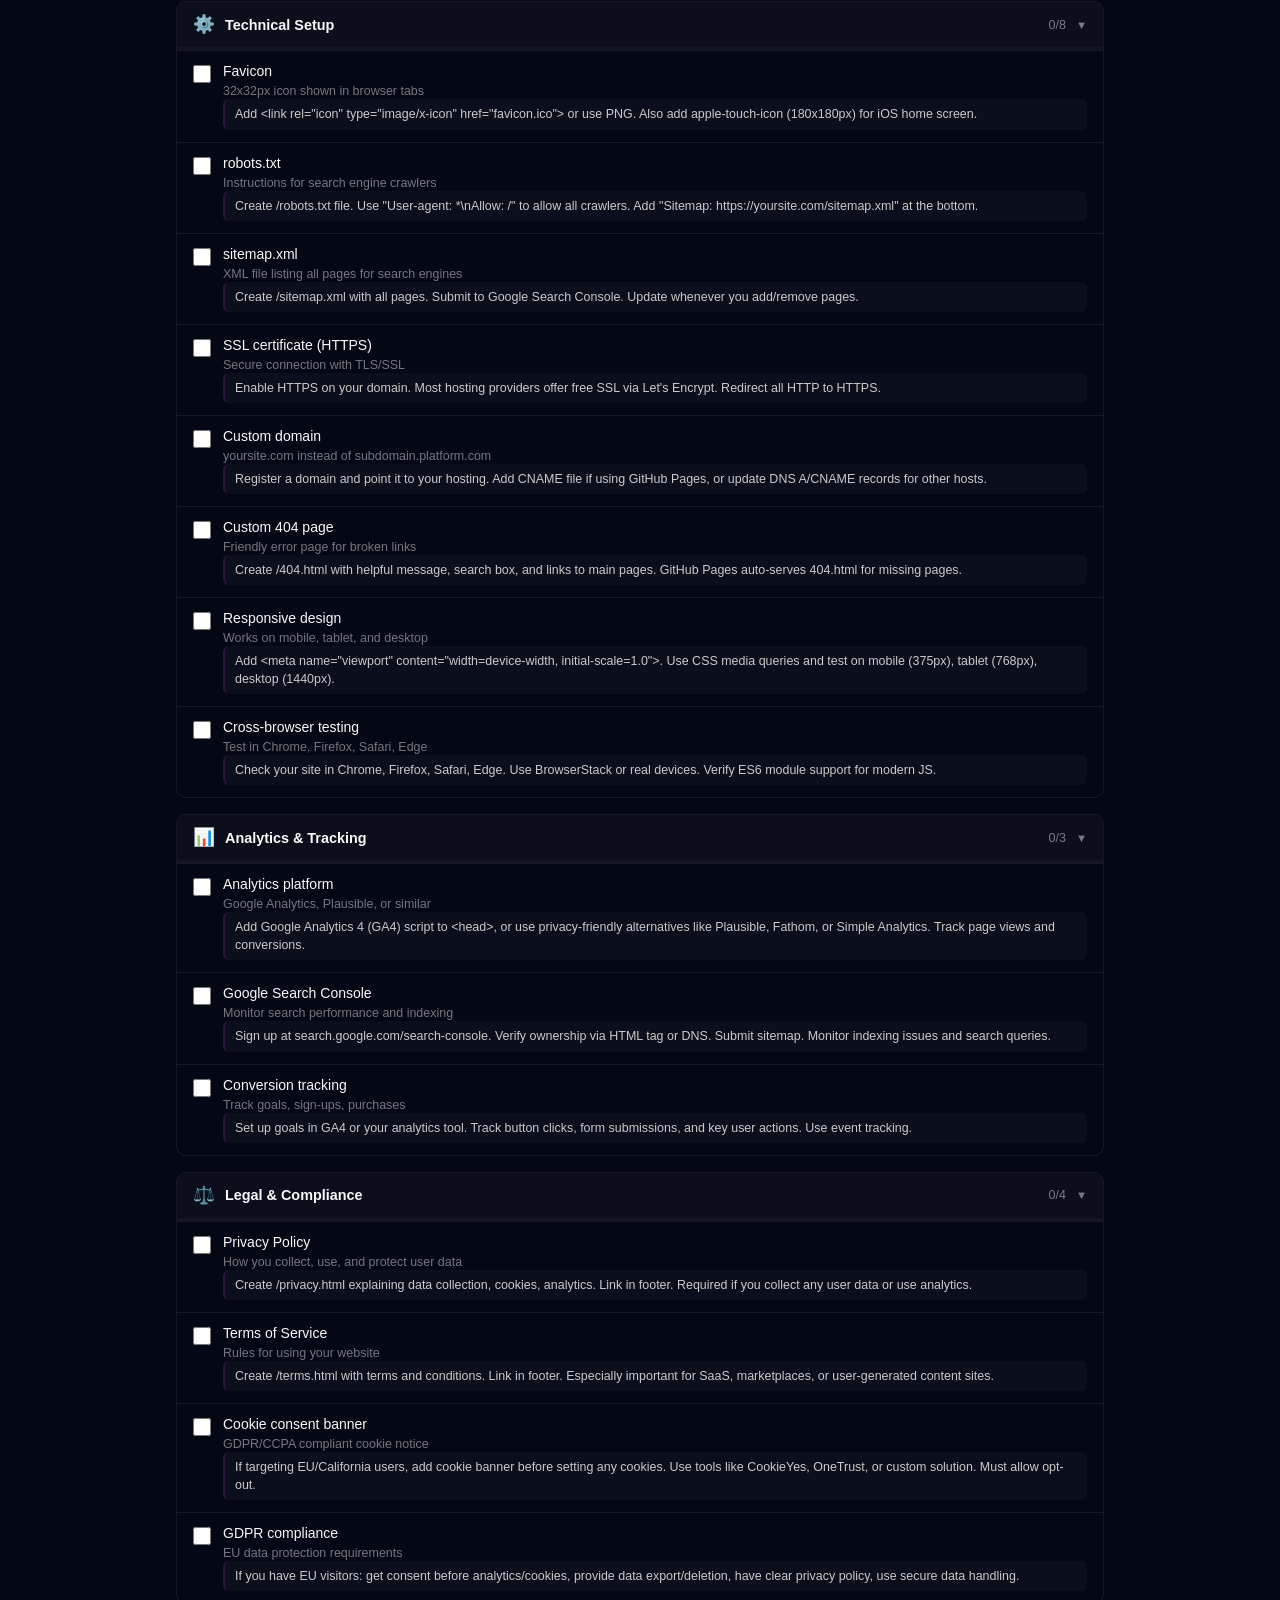
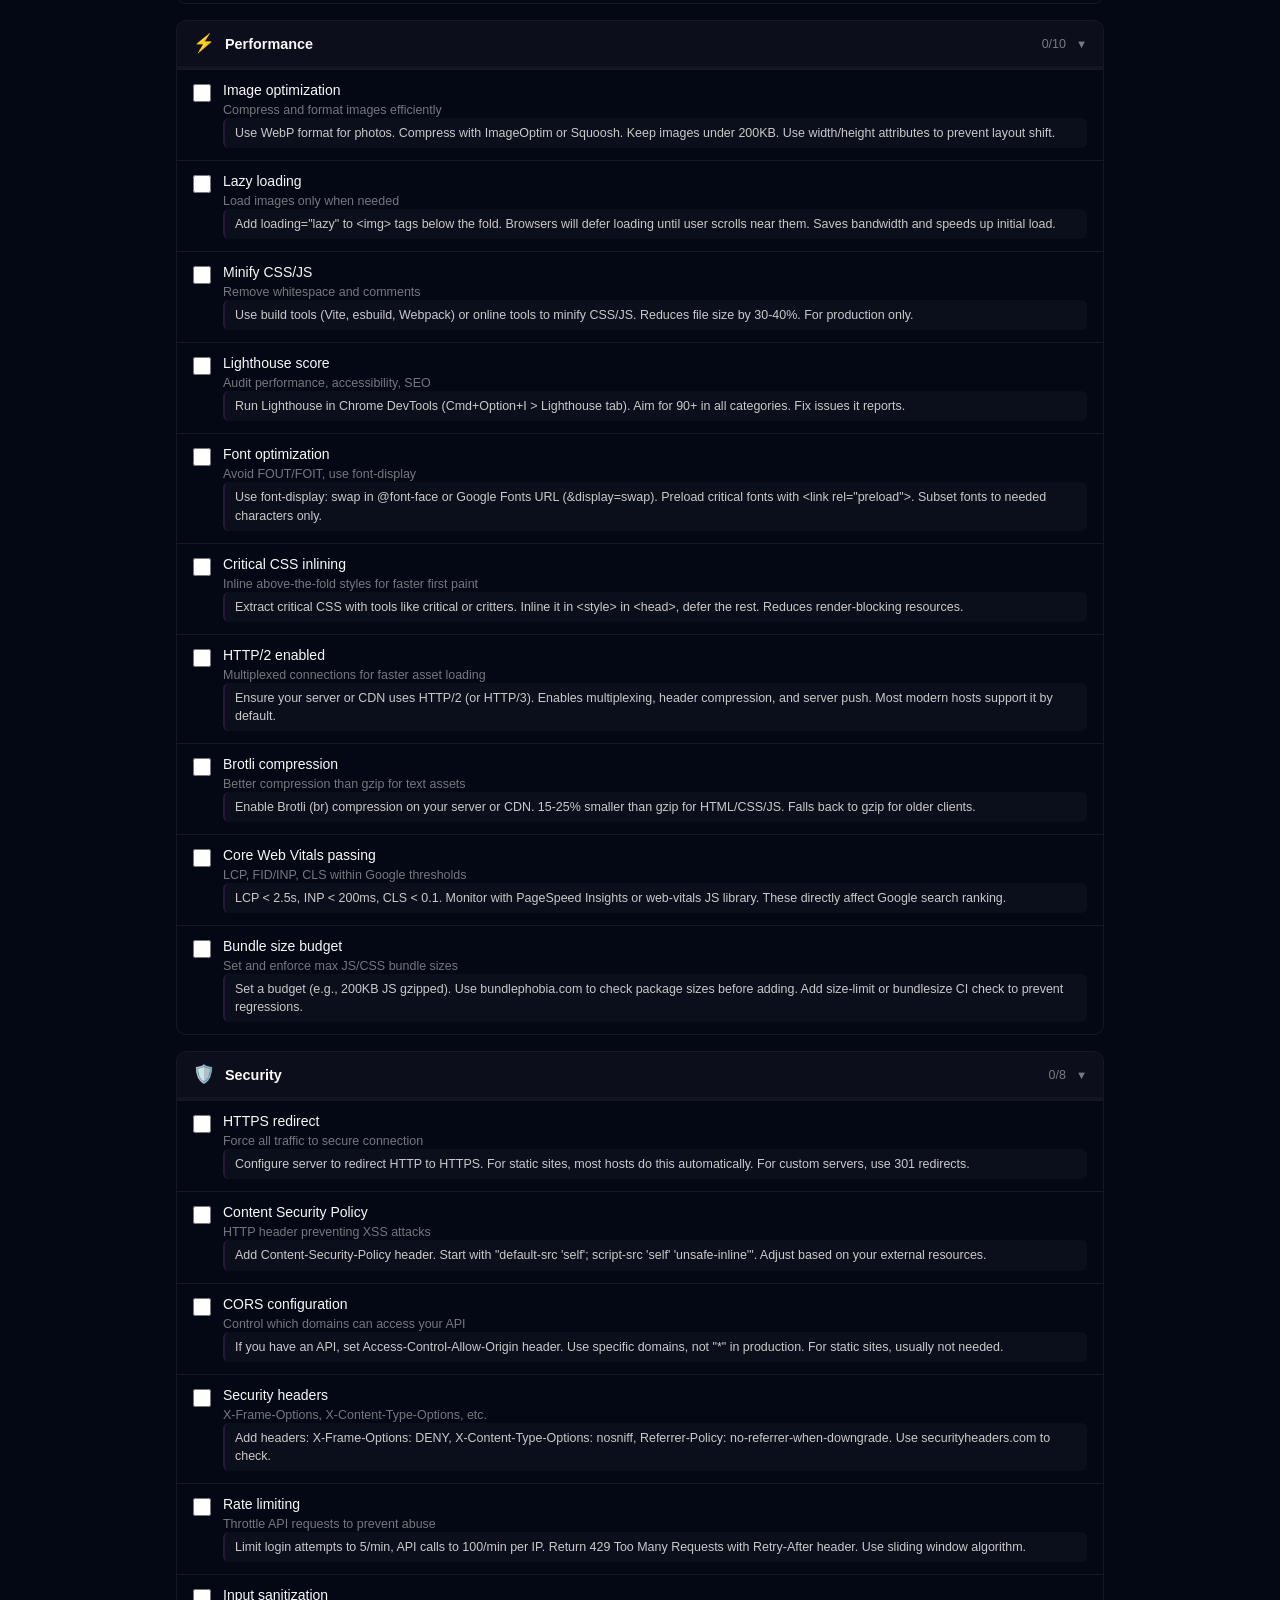
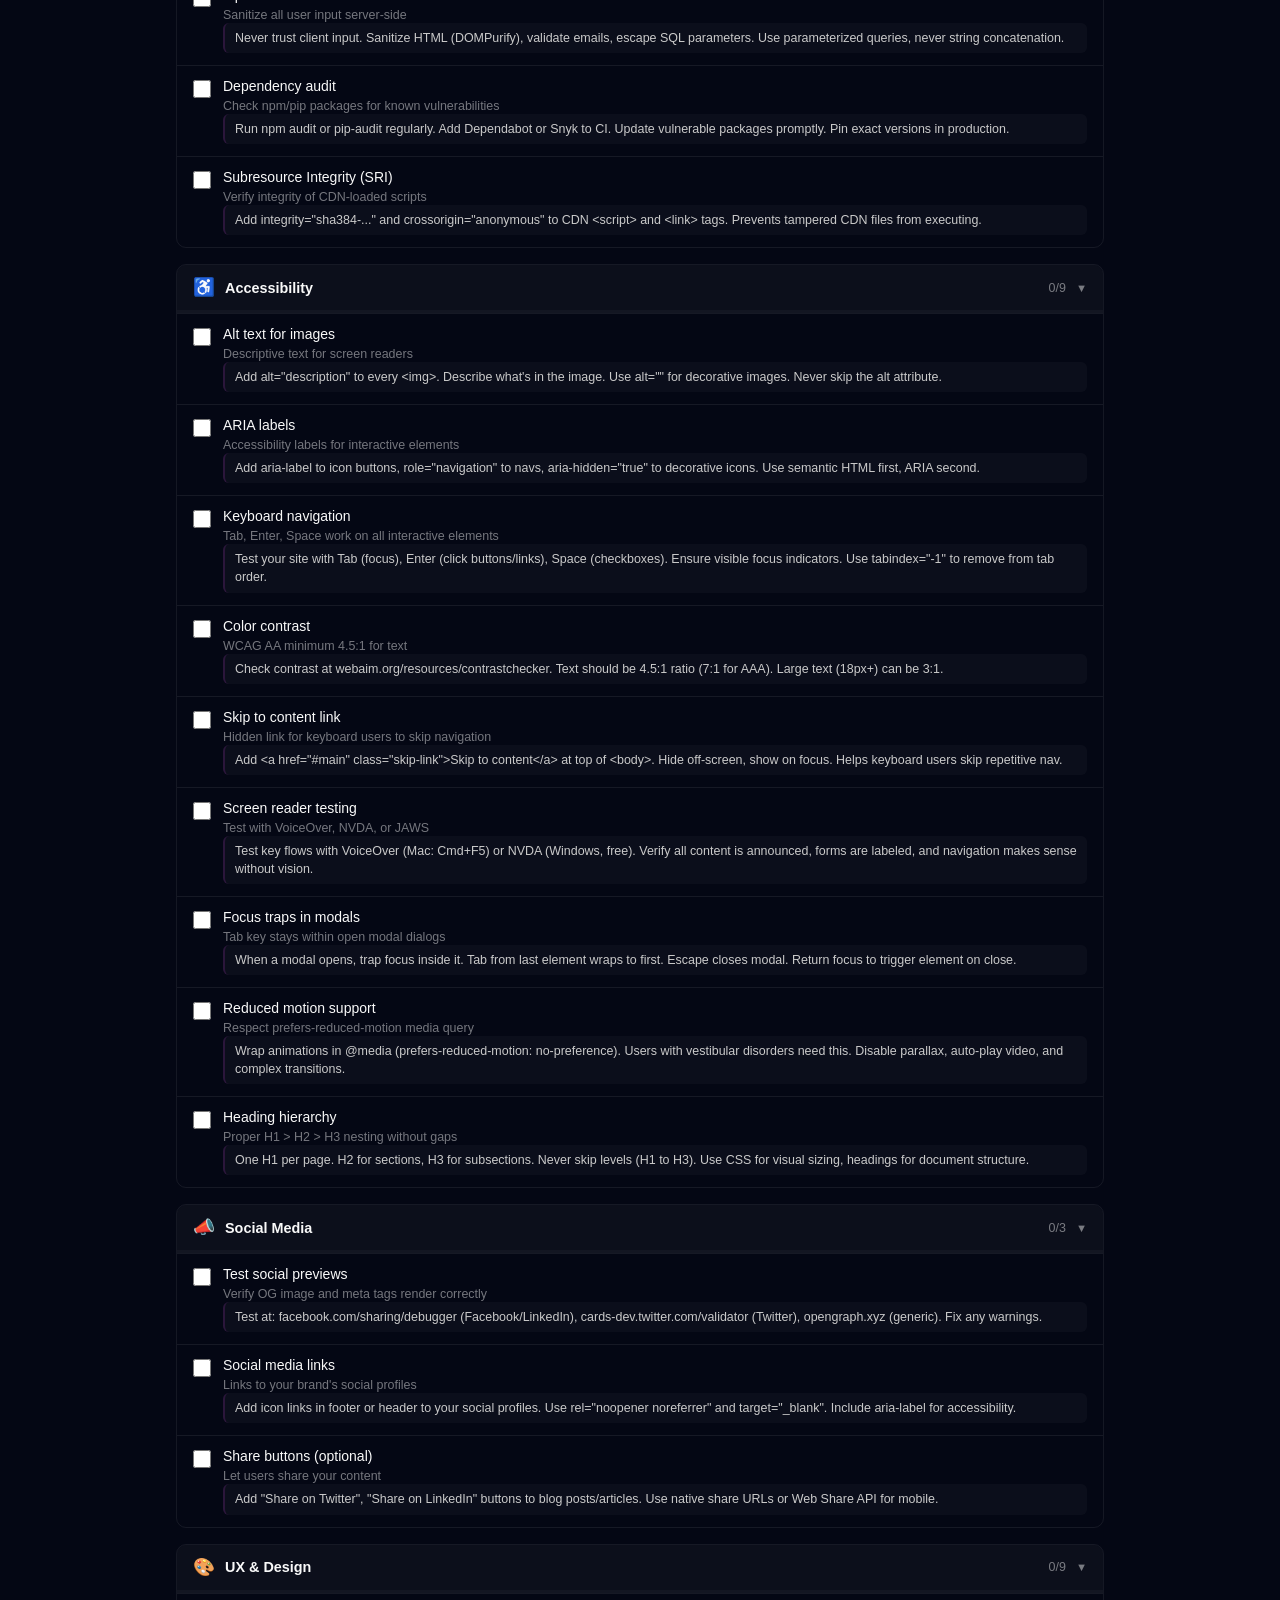
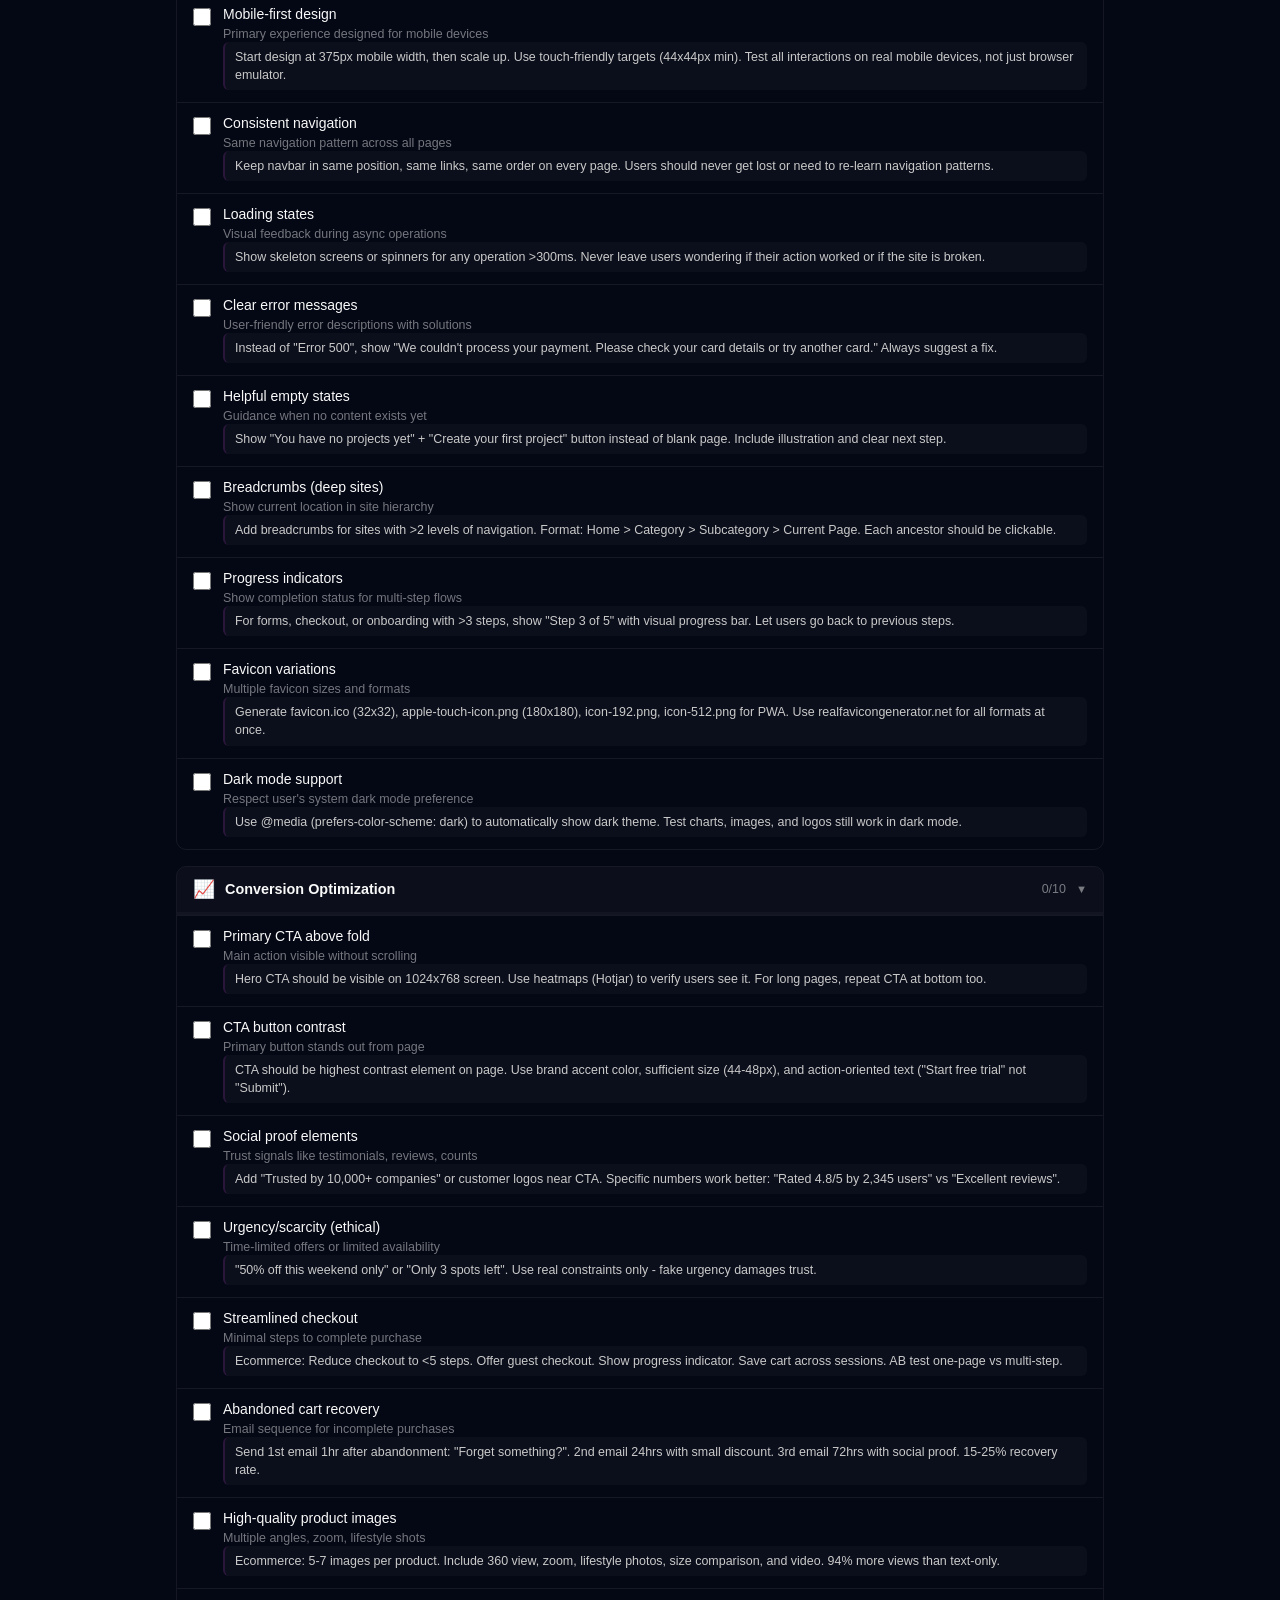
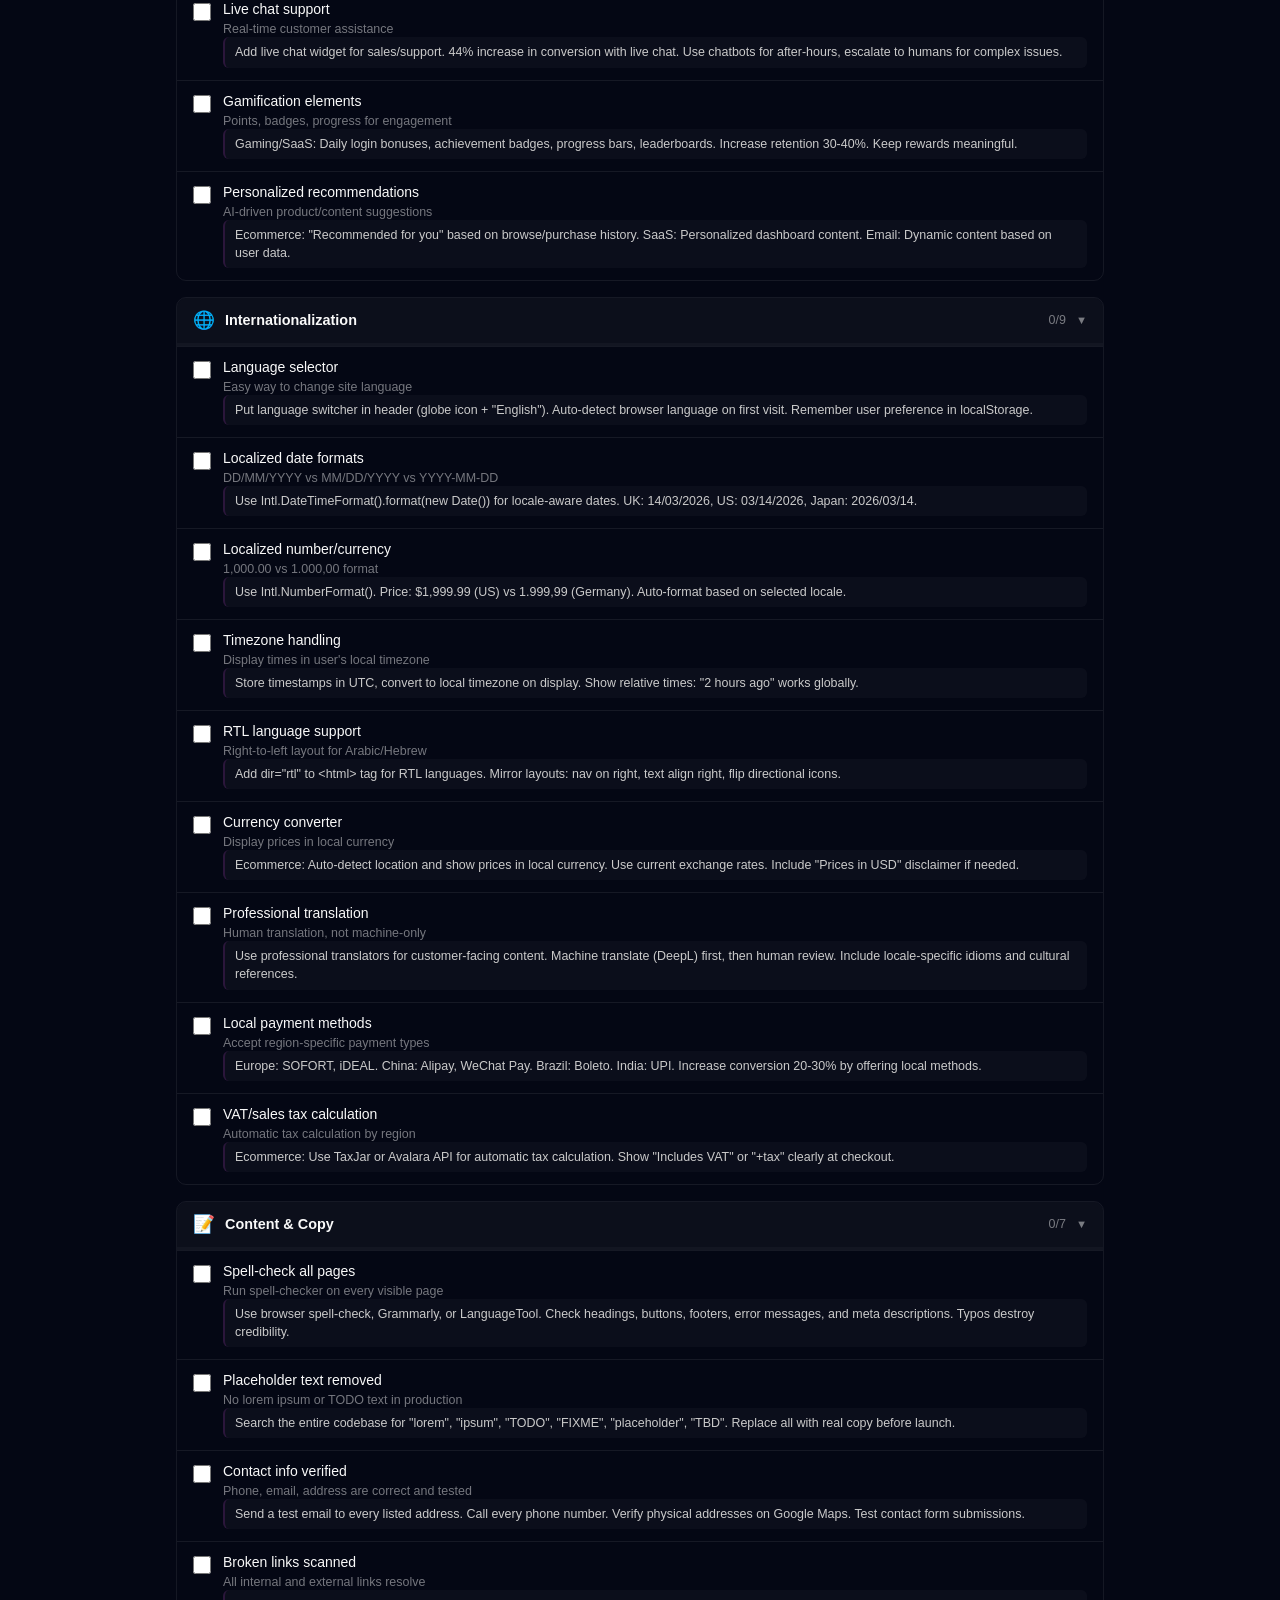
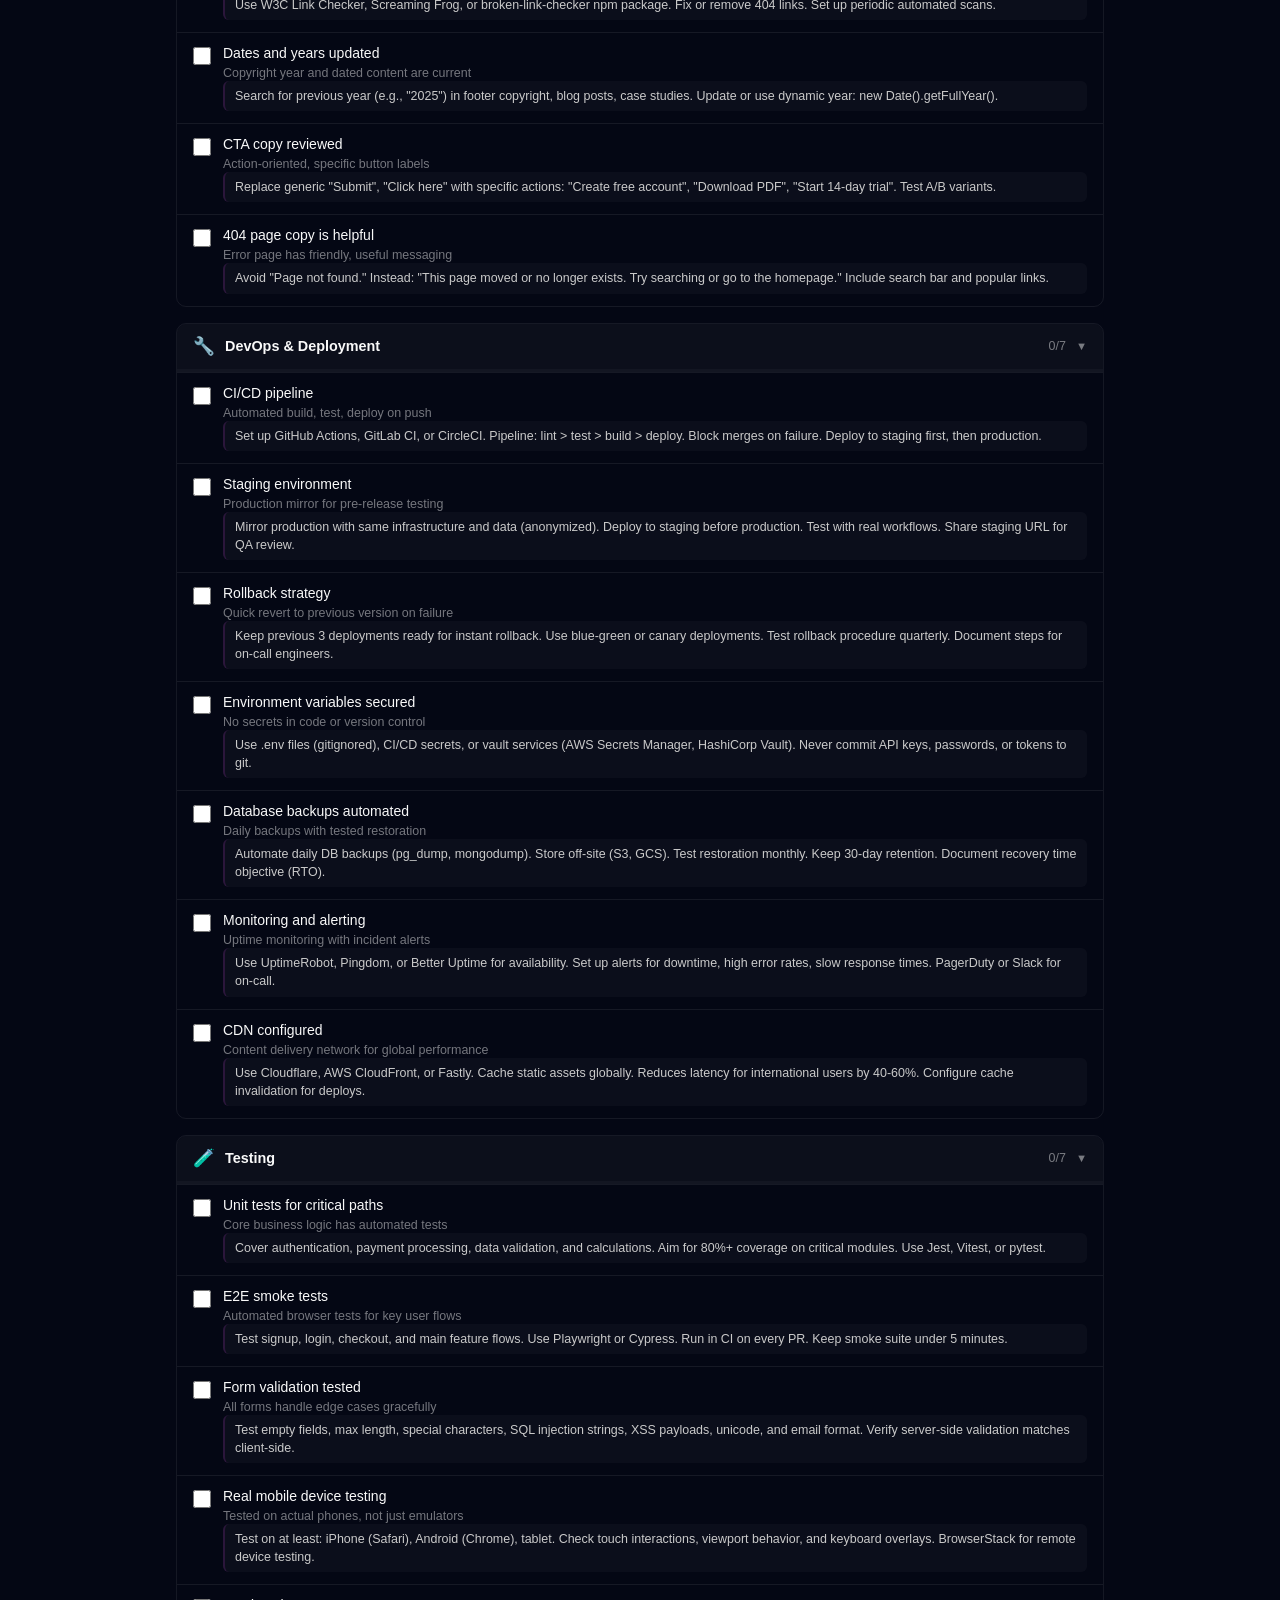
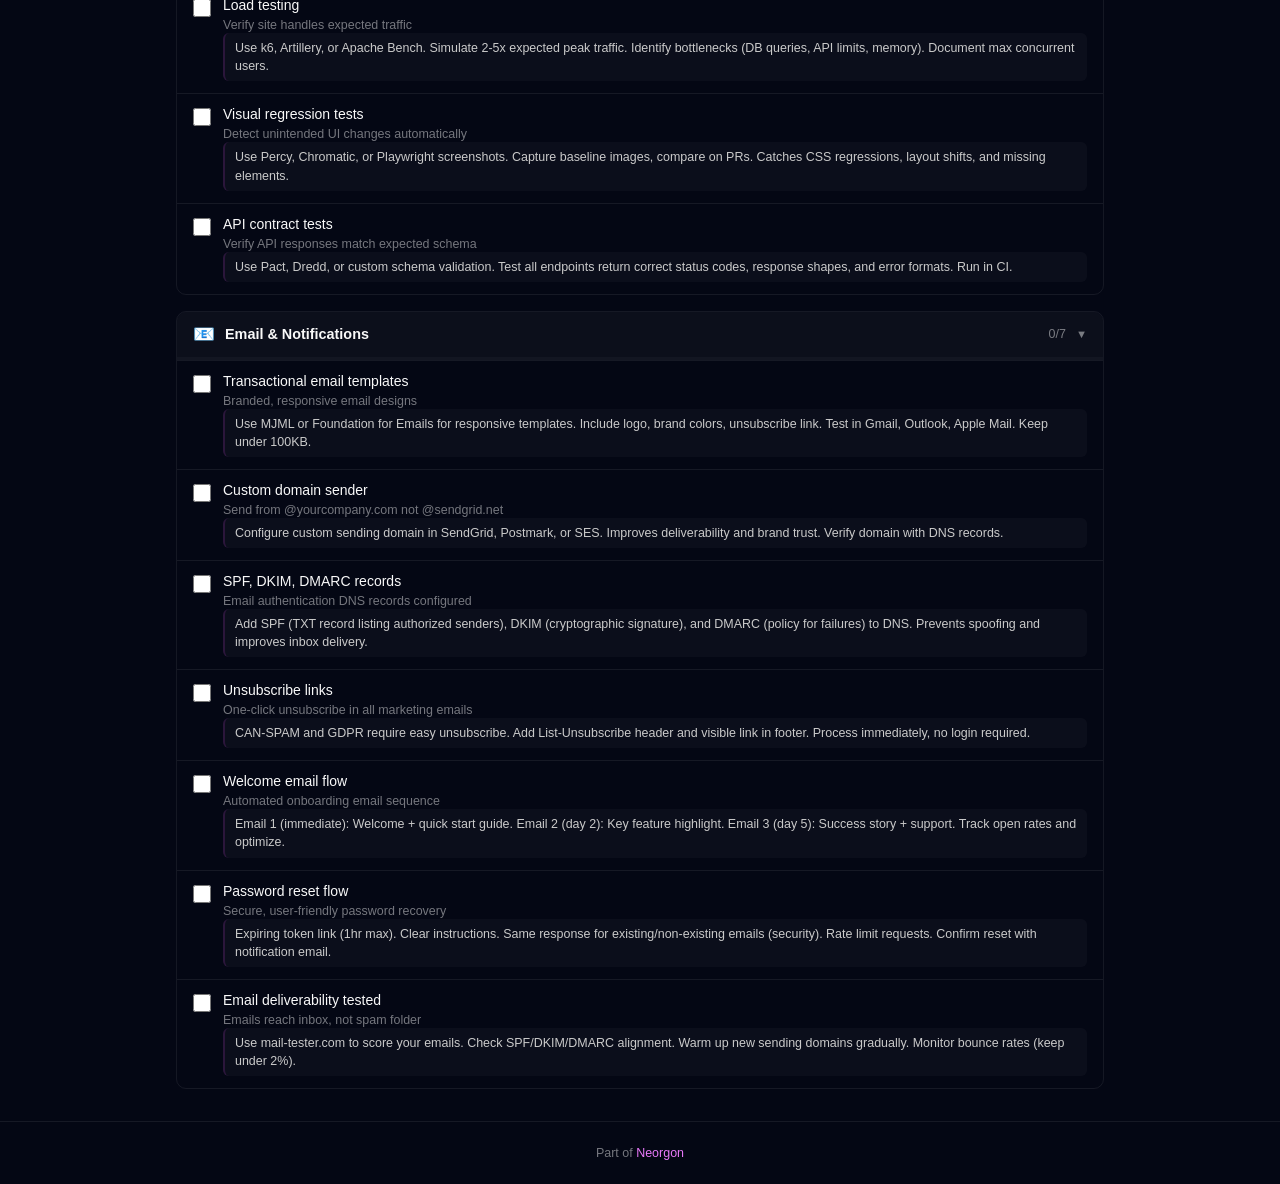
==== commit 0d8f36bc: "Learning Updates" ====
--- a/learning/index.html
+++ b/learning/index.html
@@ -3,15 +3,15 @@
 <head>
   <meta charset="UTF-8">
   <meta name="viewport" content="width=device-width, initial-scale=1.0">
-  <title>UI Anatomy — Learning Hub</title>
+  <title>UI Anatomy: Learning Hub</title>
   <meta name="description" content="Production checklist, common UI mistakes, and AI prompt library for building better websites.">
-  <meta property="og:title" content="UI Anatomy — Learning Hub">
+  <meta property="og:title" content="UI Anatomy: Learning Hub">
   <meta property="og:description" content="Production checklist, common UI mistakes, and AI prompt library for building better websites.">
   <meta property="og:type" content="website">
   <meta property="og:url" content="https://anatomy.neorgon.com/learning/">
   <meta property="og:site_name" content="Neorgon">
   <meta name="twitter:card" content="summary_large_image">
-  <meta name="twitter:title" content="UI Anatomy — Learning Hub">
+  <meta name="twitter:title" content="UI Anatomy: Learning Hub">
   <meta name="twitter:description" content="Production checklist, common UI mistakes, and AI prompt library.">
   <meta name="robots" content="index, follow">
   <link rel="canonical" href="https://anatomy.neorgon.com/learning/">
@@ -41,34 +41,43 @@
       <a href="https://ehq.cl/" target="_blank" rel="noopener noreferrer">
         <img src="https://pub-b597cd281a384f98a47e1f043a6c4160.r2.dev/v1.0.0/energon-classic-logo.png" class="header-logo-img" alt="Neorgon">
       </a>
-      <div>
+      <a href="./" class="header-title-link">
         <h1>UI Anatomy</h1>
         <div class="header-subtitle">Learning Hub</div>
+      </a>
+    </div>
+    <div class="header-actions">
+      <a class="header-back" href="../" title="Back to Wireframes">
+        <svg viewBox="0 0 20 20" fill="currentColor" width="16" height="16" aria-hidden="true"><path fill-rule="evenodd" d="M9.707 16.707a1 1 0 01-1.414 0l-6-6a1 1 0 010-1.414l6-6a1 1 0 011.414 1.414L5.414 9H17a1 1 0 110 2H5.414l4.293 4.293a1 1 0 010 1.414z" clip-rule="evenodd"/></svg>
+        Back to Wireframes
+      </a>
+      <a class="header-back" href="./hosting-resources.html" title="Hosting & Resources Guide">
+        <svg class="header-back-icon-hosting" viewBox="0 0 20 20" fill="currentColor" width="16" height="16" aria-hidden="true"><path fill-rule="evenodd" d="M3 17a1 1 0 011-1h12a1 1 0 110 2H4a1 1 0 01-1-1zm3.293-7.707a1 1 0 011.414 0L9 10.586V3a1 1 0 112 0v7.586l1.293-1.293a1 1 0 111.414 1.414l-3 3a1 1 0 01-1.414 0l-3-3a1 1 0 010-1.414z" clip-rule="evenodd"/></svg>
+        Hosting & Resources
+      </a>
+      <a class="header-home" href="https://neorgon.com/" title="Neorgon hub (neorgon.com)">
+        <svg viewBox="0 0 24 24" fill="currentColor" width="18" height="18" aria-hidden="true" xmlns="http://www.w3.org/2000/svg">
+          <path d="M10 20v-6h4v6h5v-8h3L12 3 2 12h3v8z"/>
+        </svg>
+        <span class="header-home-label">Neorgon</span>
+      </a>
+    </div>
+  </header>
+
+  <main id="main" class="learning-main">
+    <div class="learning-shell">
+    <p class="learning-intro">
+      Pick a topic, then filter the list. Checklist progress stays in this browser.
+      Long-form read: <a href="./frameworks-decision-guide.html">Frameworks &amp; architecture decision guide</a>.
+    </p>
+      <div class="tab-bar" id="tabBar" role="tablist" aria-label="Learning topics"></div>
+      <div class="search-row">
+        <label class="search-label" for="searchInput">Filter this tab</label>
+        <input type="search" id="searchInput" class="search-input" placeholder="Search titles and tips…" autocomplete="off" aria-label="Filter items in the current tab">
       </div>
     </div>
-    <a class="header-back" href="../" title="Back to Wireframes">
-      <svg viewBox="0 0 20 20" fill="currentColor" width="16" height="16"><path fill-rule="evenodd" d="M9.707 16.707a1 1 0 01-1.414 0l-6-6a1 1 0 010-1.414l6-6a1 1 0 011.414 1.414L5.414 9H17a1 1 0 110 2H5.414l4.293 4.293a1 1 0 010 1.414z" clip-rule="evenodd"/></svg>
-      Back to Wireframes
-    </a>
-    <a class="header-back" href="./hosting-resources" title="Hosting & Resources Guide">
-      <svg viewBox="0 0 20 20" fill="currentColor" width="16" height="16" style="transform: rotate(45deg)"><path fill-rule="evenodd" d="M3 17a1 1 0 011-1h12a1 1 0 110 2H4a1 1 0 01-1-1zm3.293-7.707a1 1 0 011.414 0L9 10.586V3a1 1 0 112 0v7.586l1.293-1.293a1 1 0 111.414 1.414l-3 3a1 1 0 01-1.414 0l-3-3a1 1 0 010-1.414z" clip-rule="evenodd"/></svg>
-      Hosting & Resources
-    </a>
-    <a class="header-home" href="https://neorgon.com/" title="neorgon.com" aria-label="Neorgon home">
-      <svg viewBox="0 0 24 24" fill="currentColor" xmlns="http://www.w3.org/2000/svg">
-        <path d="M10 20v-6h4v6h5v-8h3L12 3 2 12h3v8z"/>
-      </svg>
-    </a>
-  </header>
 
-  <main id="main">
-    <div class="tab-bar" id="tabBar" role="tablist" aria-label="Learning sections"></div>
-
-    <div class="search-bar">
-      <input type="search" id="searchInput" class="search-input" placeholder="Filter items..." autocomplete="off" aria-label="Filter items">
-    </div>
-
-    <div class="content-area" id="contentArea"></div>
+    <div class="content-area" id="contentArea" role="tabpanel" aria-label="Guide content"></div>
   </main>
 
   <footer class="info-footer">
--- a/learning/css/style.css
+++ b/learning/css/style.css
@@ -42,14 +42,40 @@
 }
 .skip-link:focus { top: 0; }
 
+.sr-only {
+  position: absolute;
+  width: 1px;
+  height: 1px;
+  padding: 0;
+  margin: -1px;
+  overflow: hidden;
+  clip: rect(0, 0, 0, 0);
+  clip-path: inset(50%);
+  white-space: nowrap;
+  border: 0;
+}
+
+*:focus { outline: none; }
+*:focus-visible {
+  outline: 2px solid var(--accent-bright);
+  outline-offset: 2px;
+}
+
+@media (prefers-reduced-motion: reduce) {
+  html { scroll-behavior: auto; }
+  .header-logo-img { transition: none; }
+}
+
 /* ── Header ──────────────────────────────────────────────────────────────── */
 .header-bar {
   background: linear-gradient(in oklch 135deg, #B015B0 0%, #3D0080 50%, #040714 100%);
   backdrop-filter: blur(12px);
   border-bottom: 1px solid var(--border-subtle);
-  padding: 0 24px; height: 68px;
+  padding: 0 24px;
+  min-height: 68px;
   position: sticky; top: 0; z-index: 200;
   display: flex; align-items: center;
+  flex-wrap: nowrap;
 }
 .header-logo { display: flex; align-items: center; gap: 10px; flex-shrink: 0; }
 .header-logo-img {
@@ -61,9 +87,30 @@
 .header-logo h1 { font-size: 1.2em; font-weight: 600; color: var(--text-primary); letter-spacing: .5px; }
 .header-subtitle { font-size: .82em; color: rgba(255,255,255,.72); font-weight: 500; margin-top: 3px; }
 
+.header-title-link {
+  text-decoration: none;
+  color: inherit;
+  display: block;
+}
+.header-title-link:focus-visible {
+  outline-offset: 4px;
+  border-radius: var(--radius-sm);
+}
+.header-title-link:hover h1 { color: var(--accent-bright); }
+
+.header-actions {
+  display: flex;
+  align-items: center;
+  gap: 8px;
+  margin-left: auto;
+  flex-shrink: 0;
+  flex-wrap: wrap;
+  justify-content: flex-end;
+}
+
 .header-back {
   display: flex; align-items: center; gap: 6px;
-  margin-left: 24px;
+  margin-left: 0;
   padding: 6px 14px;
   color: var(--text-secondary);
   text-decoration: none;
@@ -79,37 +126,95 @@
   background: var(--surface-2);
   border-color: var(--border);
 }
+.header-back:focus-visible {
+  color: var(--text-primary);
+  border-color: var(--accent-bright);
+}
 .header-back svg { flex-shrink: 0; }
+.header-back-icon-hosting { transform: rotate(45deg); }
 
 .header-home {
-  display: flex; align-items: center; margin-left: auto; padding: 5px;
-  color: rgba(255,255,255,0.9); text-decoration: none;
-  border-radius: var(--radius-sm);
-  transition: color var(--dur), background var(--dur); flex-shrink: 0;
-}
-.header-home:hover { color: #fff; background: rgba(255,255,255,0.12); }
-.header-home svg { width: 34px; height: 34px; display: block; }
-
-/* Handle multiple header-back links */
-.header-back + .header-back {
-  margin-left: 8px;
-}
-
-.header-back + .header-home {
-  margin-left: 8px;
+  display: inline-flex;
+  align-items: center;
+  gap: 6px;
+  padding: 6px 14px;
+  color: var(--text-secondary);
+  text-decoration: none;
+  font-size: 0.82rem;
+  font-weight: 500;
+  border-radius: var(--radius-sm);
+  border: 1px solid var(--border-subtle);
+  transition: color var(--dur), background var(--dur), border-color var(--dur);
+  white-space: nowrap;
+}
+.header-home:hover {
+  color: var(--text-primary);
+  background: var(--surface-2);
+  border-color: var(--border);
+}
+.header-home:focus-visible {
+  color: var(--text-primary);
+  background: var(--surface-2);
+  border-color: var(--accent-bright);
+}
+.header-home svg {
+  width: 18px;
+  height: 18px;
+  display: block;
+  flex-shrink: 0;
+}
+.header-home-label {
+  font-size: 0.82rem;
+  font-weight: 500;
+}
+
+/* ── Main layout ─────────────────────────────────────────────────────────── */
+.learning-main {
+  flex: 1;
+  display: flex;
+  flex-direction: column;
+  min-height: 0;
+  width: 100%;
+}
+
+.learning-shell {
+  max-width: 960px;
+  width: calc(100% - 32px);
+  margin: 12px auto 0;
+  background: var(--surface-1);
+  border: 1px solid var(--border-subtle);
+  border-radius: var(--radius);
+  overflow: hidden;
+}
+.learning-shell--simple {
+  margin-bottom: 16px;
+}
+
+.learning-main .learning-shell + .content-area {
+  margin-top: 4px;
 }
 
 /* ── Tab bar ─────────────────────────────────────────────────────────────── */
 .tab-bar {
   display: flex;
+  flex-wrap: nowrap;
   gap: 0;
+  overflow-x: auto;
+  overflow-y: hidden;
+  -webkit-overflow-scrolling: touch;
+  scrollbar-width: thin;
   border-bottom: 1px solid var(--border-subtle);
   background: rgba(255,255,255,.02);
-  padding: 0 16px;
+  padding: 0 8px;
+}
+.tab-bar::-webkit-scrollbar { height: 5px; }
+.tab-bar::-webkit-scrollbar-thumb {
+  background: var(--border);
+  border-radius: 3px;
 }
 .tab-btn {
-  padding: 14px 20px;
-  font-size: 0.875rem;
+  padding: 12px 14px;
+  font-size: 0.8125rem;
   font-weight: 500;
   color: var(--text-muted);
   background: none;
@@ -118,6 +223,7 @@
   cursor: pointer;
   transition: color var(--dur), border-color var(--dur);
   white-space: nowrap;
+  flex-shrink: 0;
 }
 .tab-btn:hover {
   color: var(--text-secondary);
@@ -126,17 +232,41 @@
   color: var(--accent-bright);
   border-bottom-color: var(--accent-bright);
 }
-
-/* ── Search bar ──────────────────────────────────────────────────────────── */
-.search-bar {
+.tab-btn:focus-visible {
+  color: var(--text-primary);
+  border-bottom-color: var(--accent-bright);
+}
+
+/* ── Intro + filter (inside .learning-shell) ─────────────────────────────── */
+.learning-intro {
+  margin: 0;
   padding: 12px 16px;
+  font-size: 0.88rem;
+  line-height: 1.5;
+  color: var(--text-secondary);
   border-bottom: 1px solid var(--border-subtle);
+}
+
+.search-row {
+  padding: 10px 16px 12px;
+  display: flex;
+  flex-direction: column;
+  gap: 6px;
+  background: rgba(0, 0, 0, 0.14);
+}
+.search-label {
+  font-size: 0.72rem;
+  font-weight: 600;
+  color: var(--text-muted);
+  text-transform: uppercase;
+  letter-spacing: 0.06em;
 }
 .search-input {
   width: 100%;
-  max-width: 400px;
-  padding: 8px 14px;
-  background: var(--surface-1);
+  max-width: none;
+  min-width: 0;
+  padding: 9px 14px;
+  background: var(--bg);
   border: 1px solid var(--border);
   border-radius: var(--radius-sm);
   color: var(--text-primary);
@@ -153,7 +283,7 @@
   flex: 1;
   padding: 16px;
   max-width: 960px;
-  width: 100%;
+  width: calc(100% - 32px);
   margin: 0 auto;
 }
 
@@ -173,6 +303,15 @@
   cursor: pointer;
   user-select: none;
   transition: background var(--dur);
+  width: 100%;
+  font: inherit;
+  color: inherit;
+  text-align: left;
+  border: none;
+}
+.checklist-category-header:focus-visible {
+  background: var(--surface-2);
+  outline-offset: -2px;
 }
 .checklist-category-header:hover { background: var(--surface-2); }
 .checklist-category-header .cat-label {
@@ -227,6 +366,7 @@
   padding: 12px 16px;
   border-bottom: 1px solid var(--border-subtle);
   transition: background var(--dur);
+  cursor: pointer;
 }
 .checklist-item:last-child { border-bottom: none; }
 .checklist-item:hover { background: var(--surface-1); }
@@ -253,6 +393,7 @@
   margin-bottom: 4px;
 }
 .cl-tip {
+  display: block;
   font-size: 0.78rem;
   color: var(--text-secondary);
   background: var(--surface-1);
@@ -391,14 +532,30 @@
 .prompt-group {
   margin-bottom: 20px;
 }
-.prompt-group-title {
-  font-size: 1rem;
-  font-weight: 600;
-  color: var(--text-primary);
+.prompt-group-title-row {
+  display: flex;
+  align-items: center;
+  justify-content: space-between;
+  gap: 12px;
+  flex-wrap: wrap;
   margin-bottom: 10px;
   padding-bottom: 6px;
   border-bottom: 1px solid var(--border-subtle);
 }
+.prompt-group-title {
+  font-size: 1rem;
+  font-weight: 600;
+  color: var(--text-primary);
+  margin: 0;
+}
+.prompt-wireframe-link {
+  font-size: 0.78rem;
+  font-weight: 600;
+  color: var(--accent-bright);
+  text-decoration: none;
+  white-space: nowrap;
+}
+.prompt-wireframe-link:hover { text-decoration: underline; }
 
 .prompt-card {
   background: var(--surface-1);
@@ -448,11 +605,15 @@
   margin-bottom: 0;
 }
 
+.prompt-card-actions {
+  margin-top: 10px;
+}
+
 .prompt-copy-btn {
   display: inline-flex;
   align-items: center;
   gap: 5px;
-  margin-top: 8px;
+  margin-top: 0;
   padding: 5px 12px;
   font-size: 0.72rem;
   font-weight: 600;
@@ -500,12 +661,23 @@
 /* ── Responsive ──────────────────────────────────────────────────────────── */
 @media (max-width: 640px) {
   .header-bar { padding: 0 12px; }
-  .header-back { display: none; }
-  .tab-bar { padding: 0 8px; overflow-x: auto; }
-  .tab-btn { padding: 12px 14px; font-size: 0.82rem; }
-  .content-area { padding: 12px; }
+  .header-back {
+    padding: 6px 10px;
+    font-size: 0.78rem;
+  }
+  .header-home {
+    padding: 6px 10px;
+    font-size: 0.78rem;
+  }
+  .header-home svg {
+    width: 16px;
+    height: 16px;
+  }
+  .tab-bar { padding: 0 6px; }
+  .tab-btn { padding: 10px 12px; font-size: 0.78rem; }
+  .content-area { padding: 12px; width: calc(100% - 20px); }
   .mistake-comparison { grid-template-columns: 1fr; }
-  .search-bar { padding: 10px 12px; }
+  .search-row { padding: 8px 12px 10px; }
   .search-input { max-width: 100%; }
 }
 
@@ -554,6 +726,18 @@
   padding: 4px 8px;
   border-radius: 4px;
   font-size: 0.8rem;
+}
+a.pattern-tag-link {
+  text-decoration: none;
+  border: 1px solid transparent;
+}
+a.pattern-tag-link:hover {
+  border-color: var(--accent);
+  text-decoration: none;
+}
+a.pattern-tag-link:focus-visible {
+  outline: 2px solid var(--accent-bright);
+  outline-offset: 2px;
 }
 
 /* ── Design Systems ─────────────────────────────────────────────────────── */
@@ -851,6 +1035,24 @@
 }
 
 @media (max-width: 768px) {
+  .header-bar {
+    flex-wrap: wrap;
+    row-gap: 10px;
+    padding-top: 10px;
+    padding-bottom: 12px;
+  }
+  .header-actions {
+    width: 100%;
+    margin-left: 0;
+    justify-content: flex-start;
+    padding-top: 6px;
+    border-top: 1px solid rgba(255, 255, 255, 0.1);
+  }
+  .learning-shell {
+    width: calc(100% - 24px);
+    margin-top: 8px;
+  }
+
   .resource-grid {
     grid-template-columns: 1fr;
     padding: 0 16px;
@@ -875,3 +1077,78 @@
   }
 }
 
+/* ── Standalone frameworks guide page ───────────────────────────────────── */
+.guide-page {
+  max-width: 820px;
+  width: calc(100% - 32px);
+  margin: 16px auto 32px;
+  padding: 0 4px;
+}
+.guide-status {
+  font-size: 0.9rem;
+  color: var(--text-muted);
+}
+.guide-error {
+  color: #f87171;
+  font-size: 0.9rem;
+  line-height: 1.5;
+}
+.guide-source-note {
+  margin-top: 24px;
+  font-size: 0.82rem;
+  color: var(--text-muted);
+}
+.guide-source-note a {
+  color: var(--accent-bright);
+}
+
+.md-article {
+  background: var(--surface-1);
+  border: 1px solid var(--border-subtle);
+  border-radius: var(--radius);
+  padding: 24px 28px 32px;
+  line-height: 1.65;
+  color: var(--text-secondary);
+  font-size: 0.92rem;
+}
+.md-article h1,
+.md-article h2,
+.md-article h3,
+.md-article h4 {
+  color: var(--text-primary);
+  font-weight: 600;
+  margin: 1.25em 0 0.5em;
+  line-height: 1.3;
+}
+.md-article h1 { font-size: 1.5rem; margin-top: 0; }
+.md-article h2 { font-size: 1.2rem; border-bottom: 1px solid var(--border-subtle); padding-bottom: 6px; }
+.md-article h3 { font-size: 1.05rem; }
+.md-article p { margin: 0.65em 0; }
+.md-article ul,
+.md-article ol { margin: 0.5em 0 0.5em 1.25em; }
+.md-article li { margin: 0.25em 0; }
+.md-article code {
+  font-size: 0.84em;
+  background: var(--surface-2);
+  padding: 2px 6px;
+  border-radius: 4px;
+}
+.md-article pre {
+  background: #0a0c14;
+  border: 1px solid var(--border);
+  border-radius: var(--radius-sm);
+  padding: 14px 16px;
+  overflow-x: auto;
+  margin: 12px 0;
+  font-size: 0.8rem;
+}
+.md-article pre code { background: none; padding: 0; }
+.md-article hr {
+  border: none;
+  border-top: 1px solid var(--border-subtle);
+  margin: 24px 0;
+}
+.md-article a {
+  color: var(--accent-bright);
+}
+.md-article strong { color: var(--text-primary); }
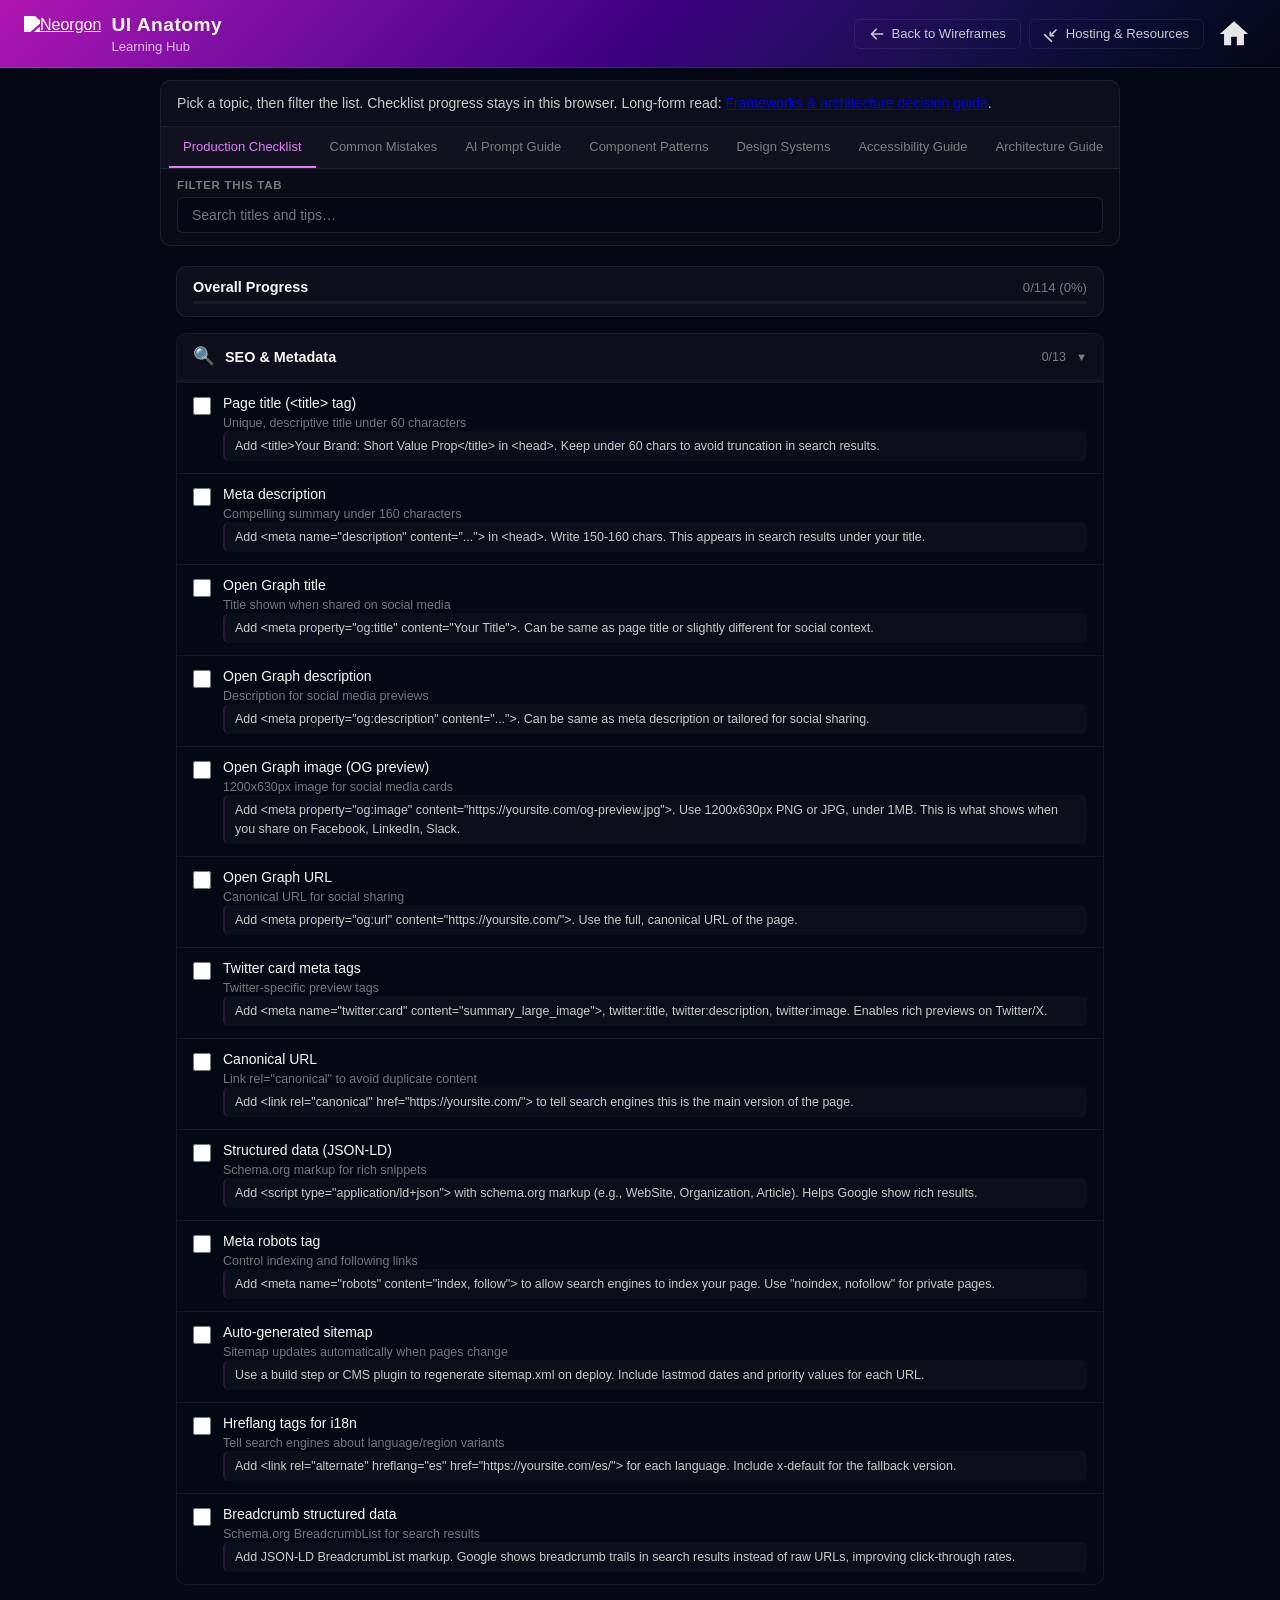
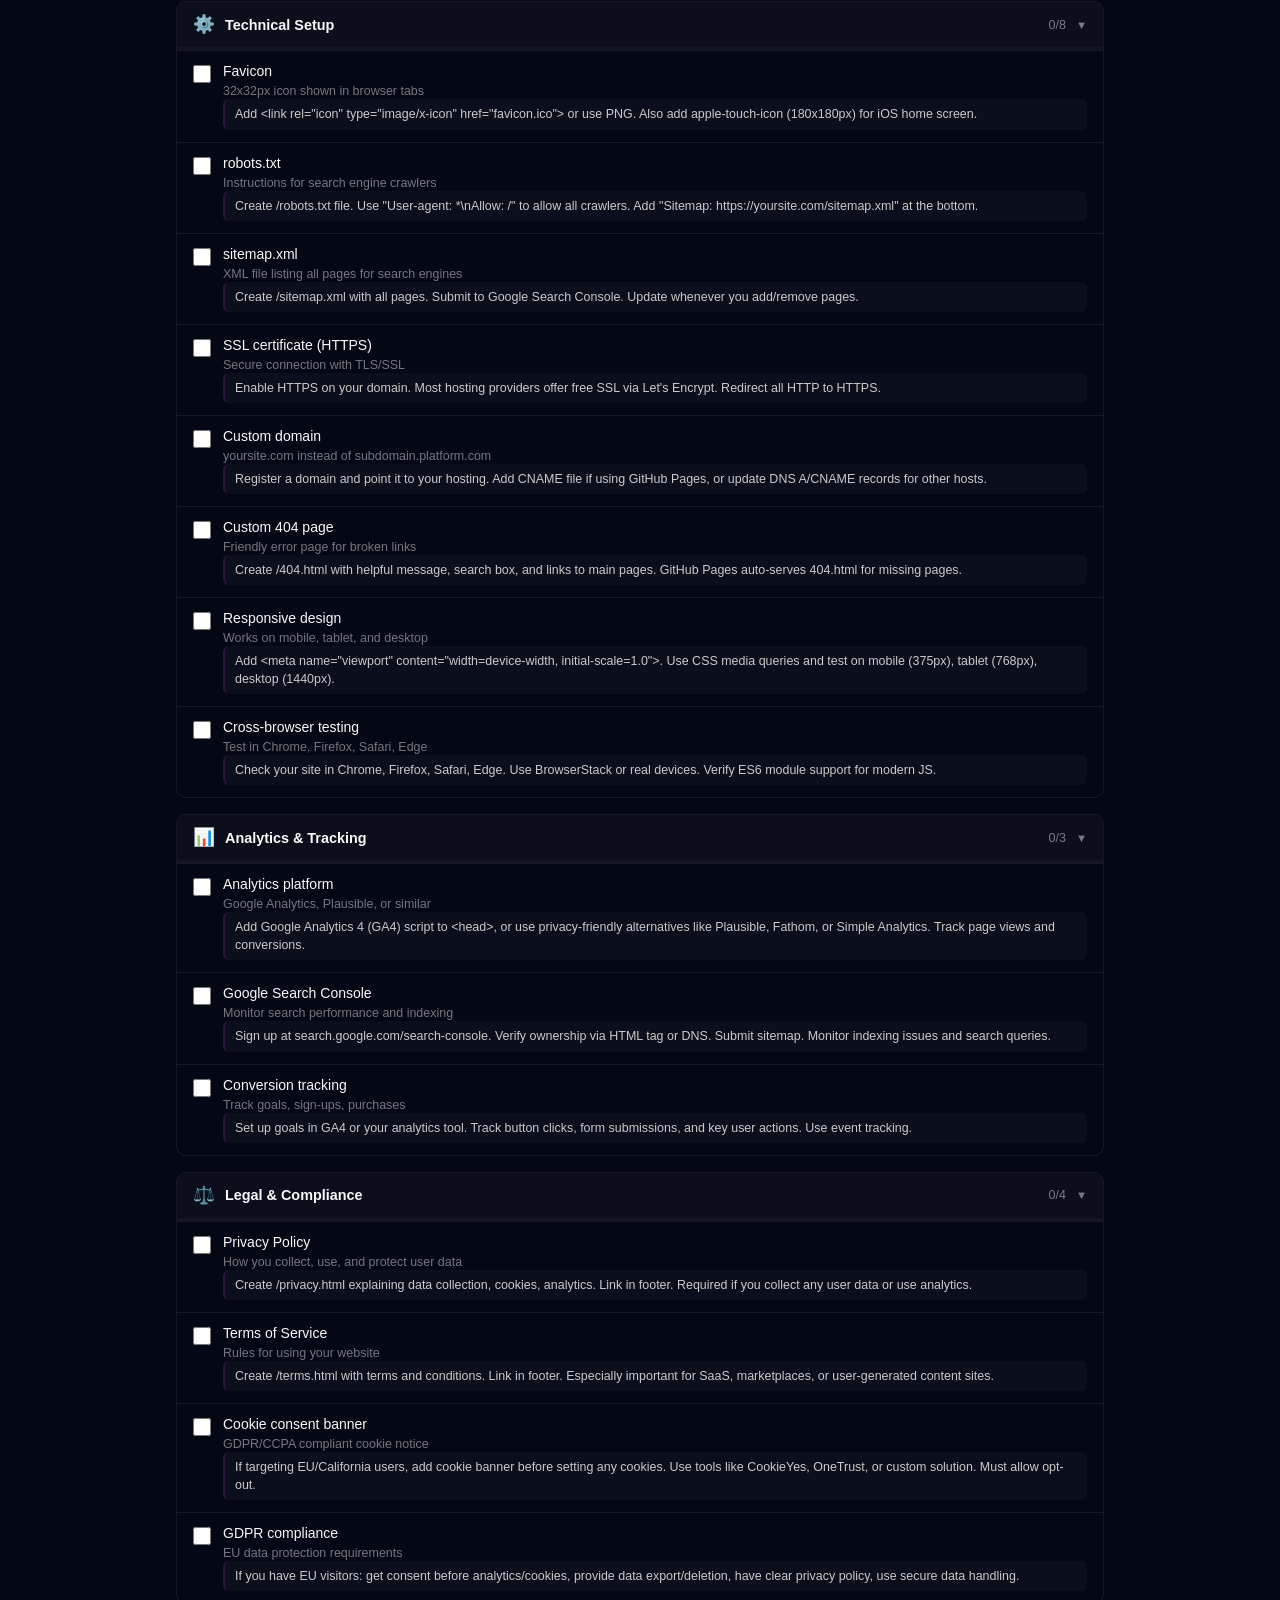
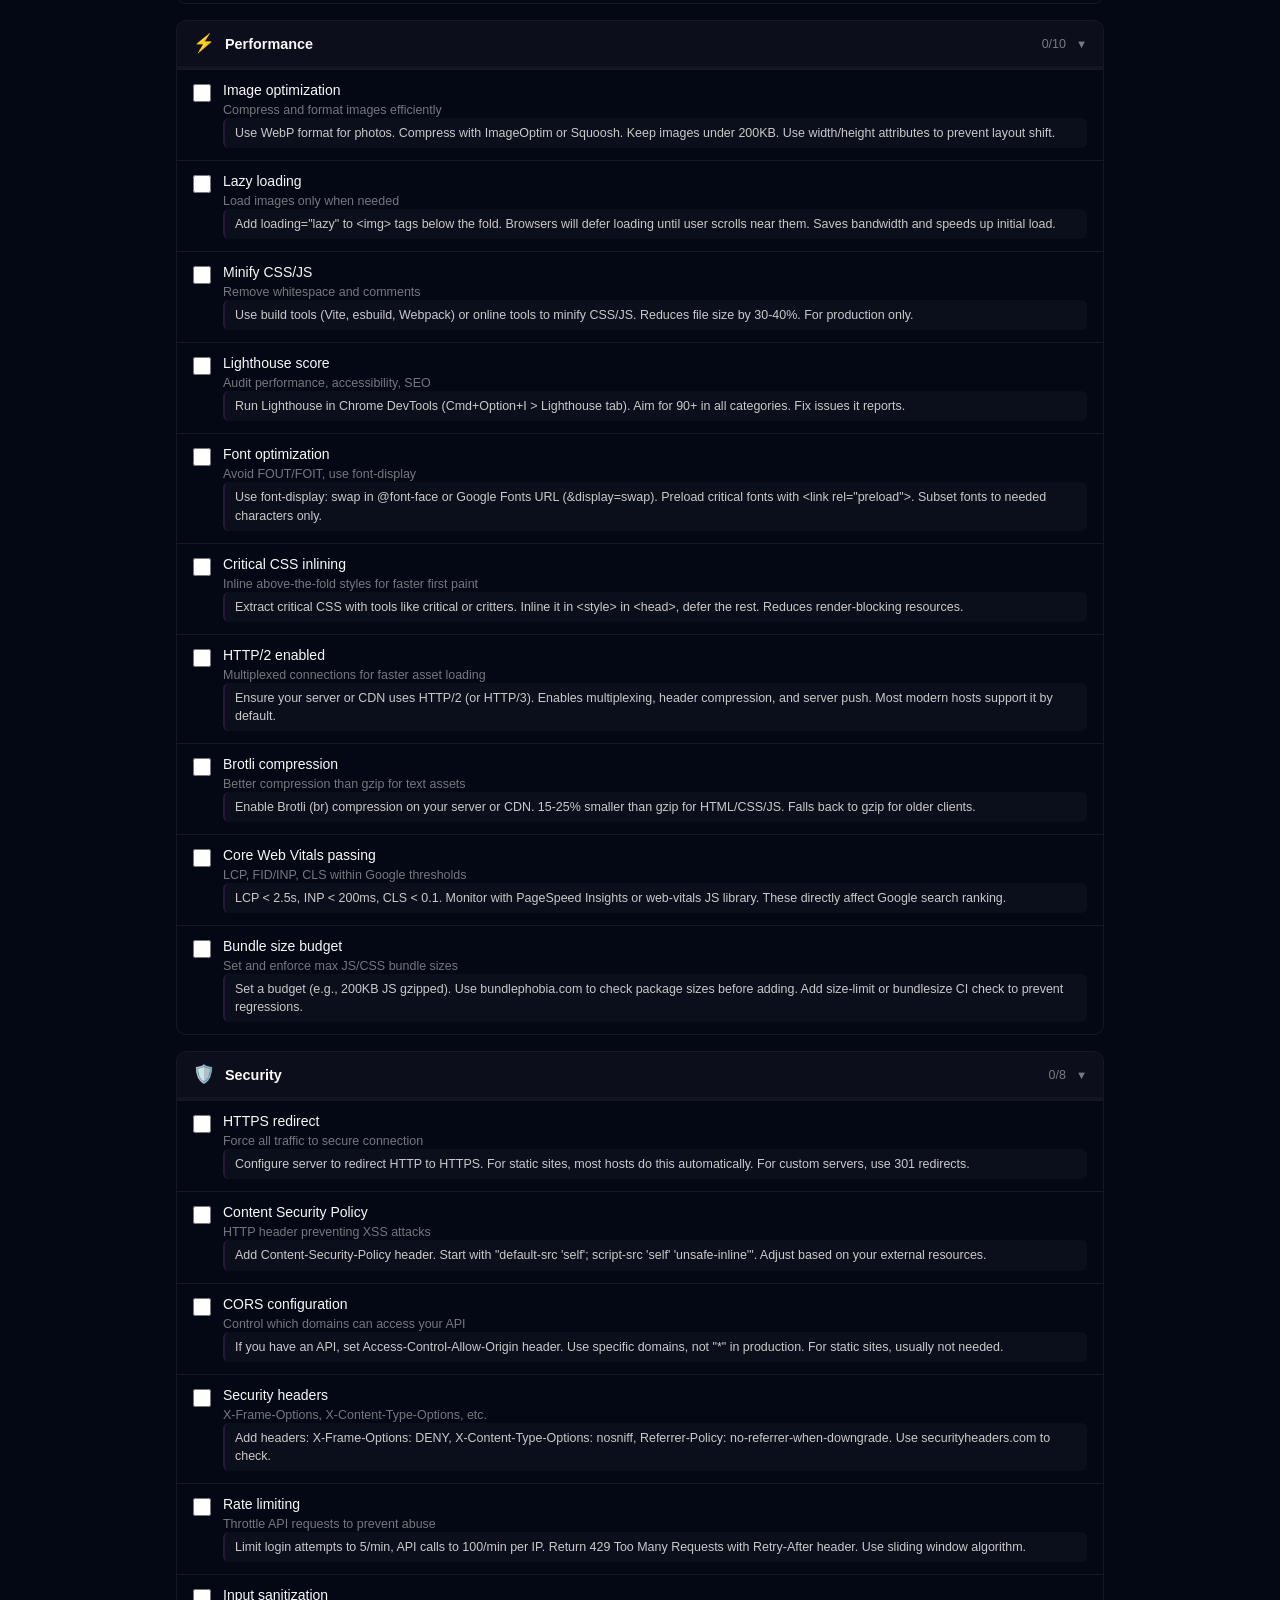
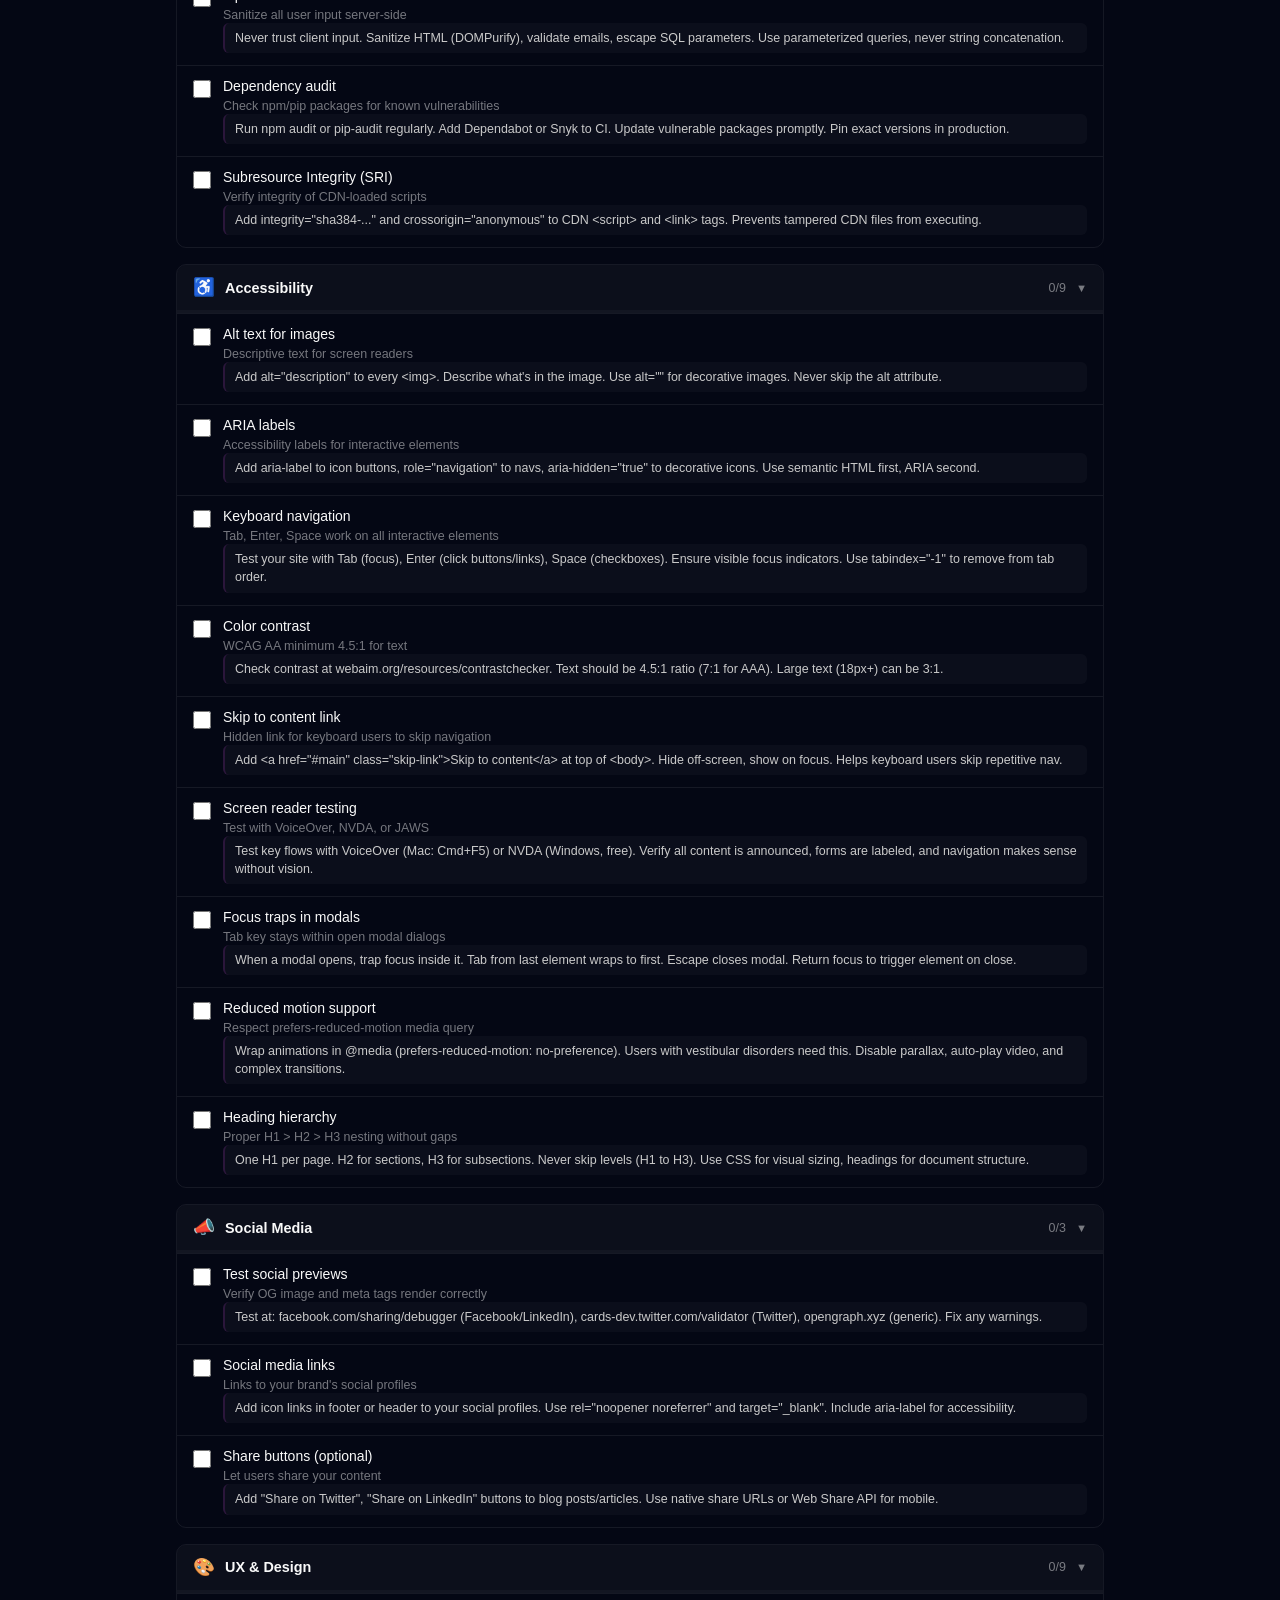
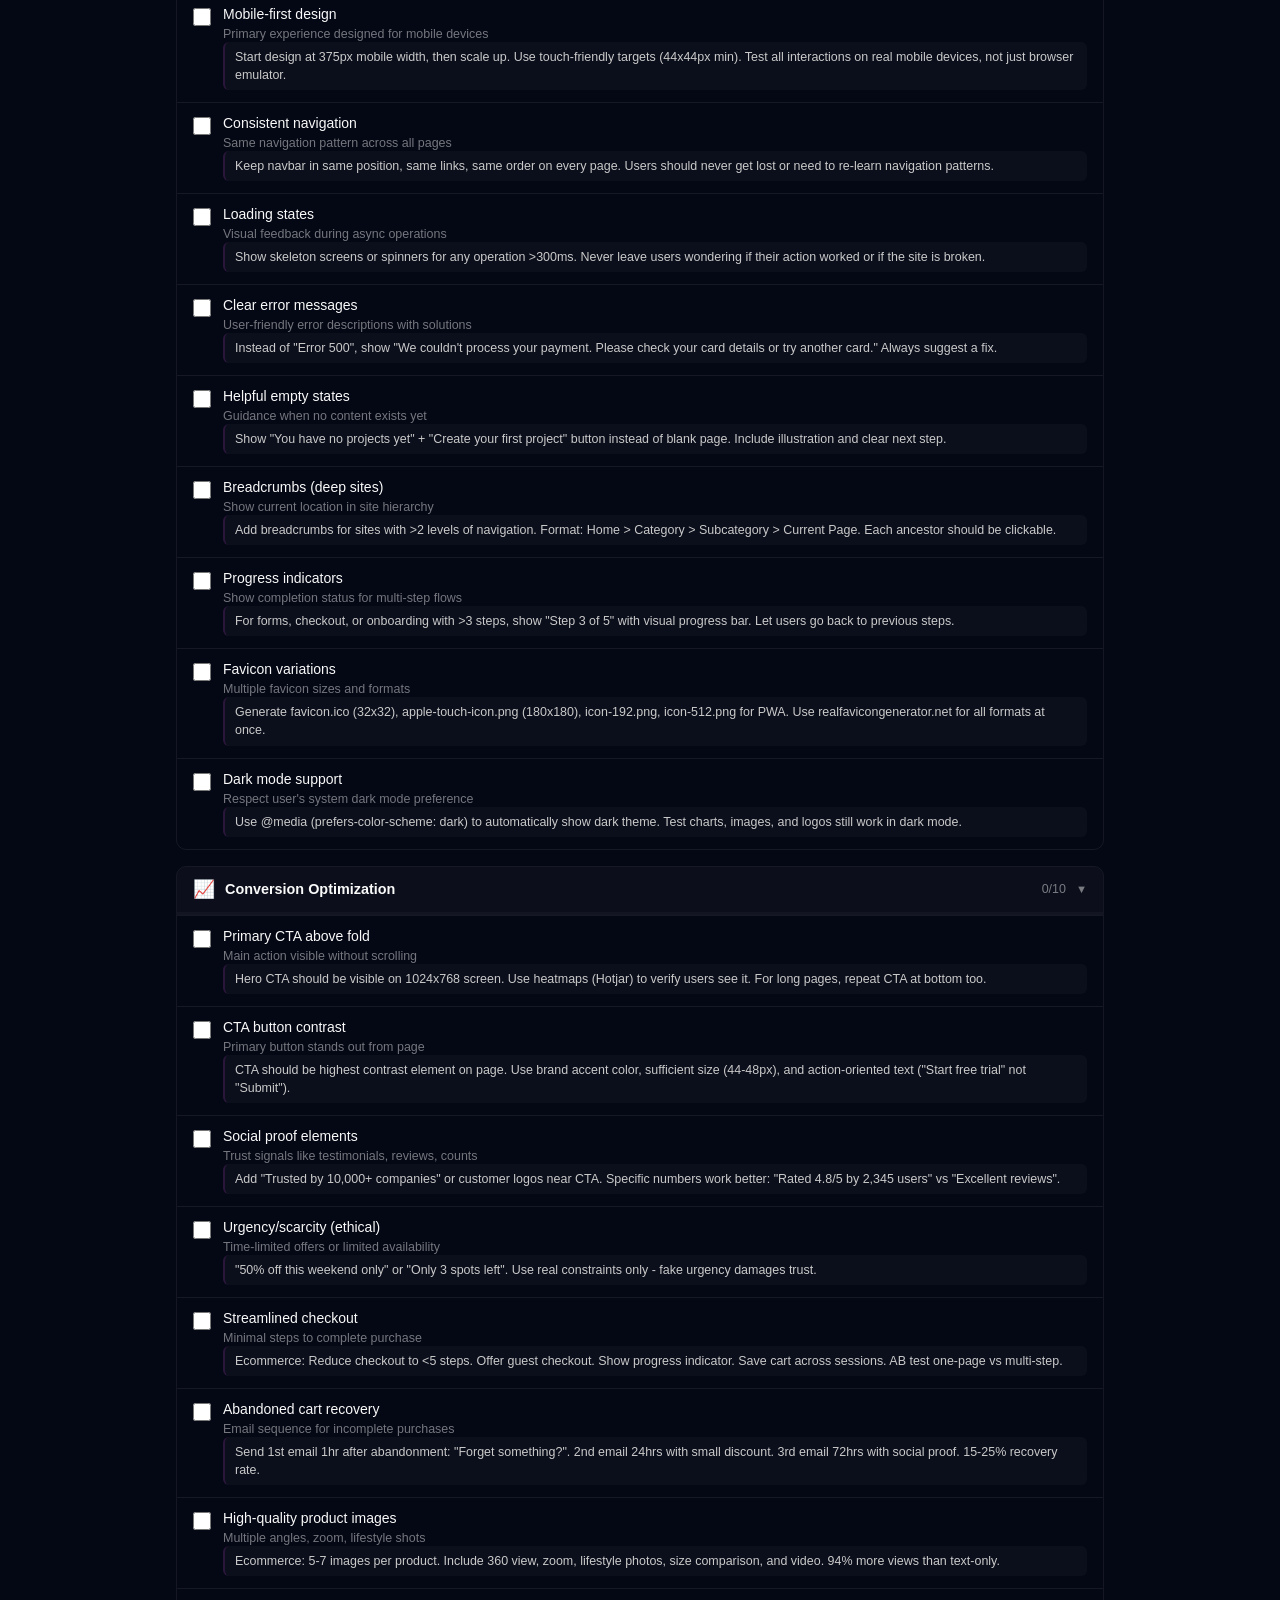
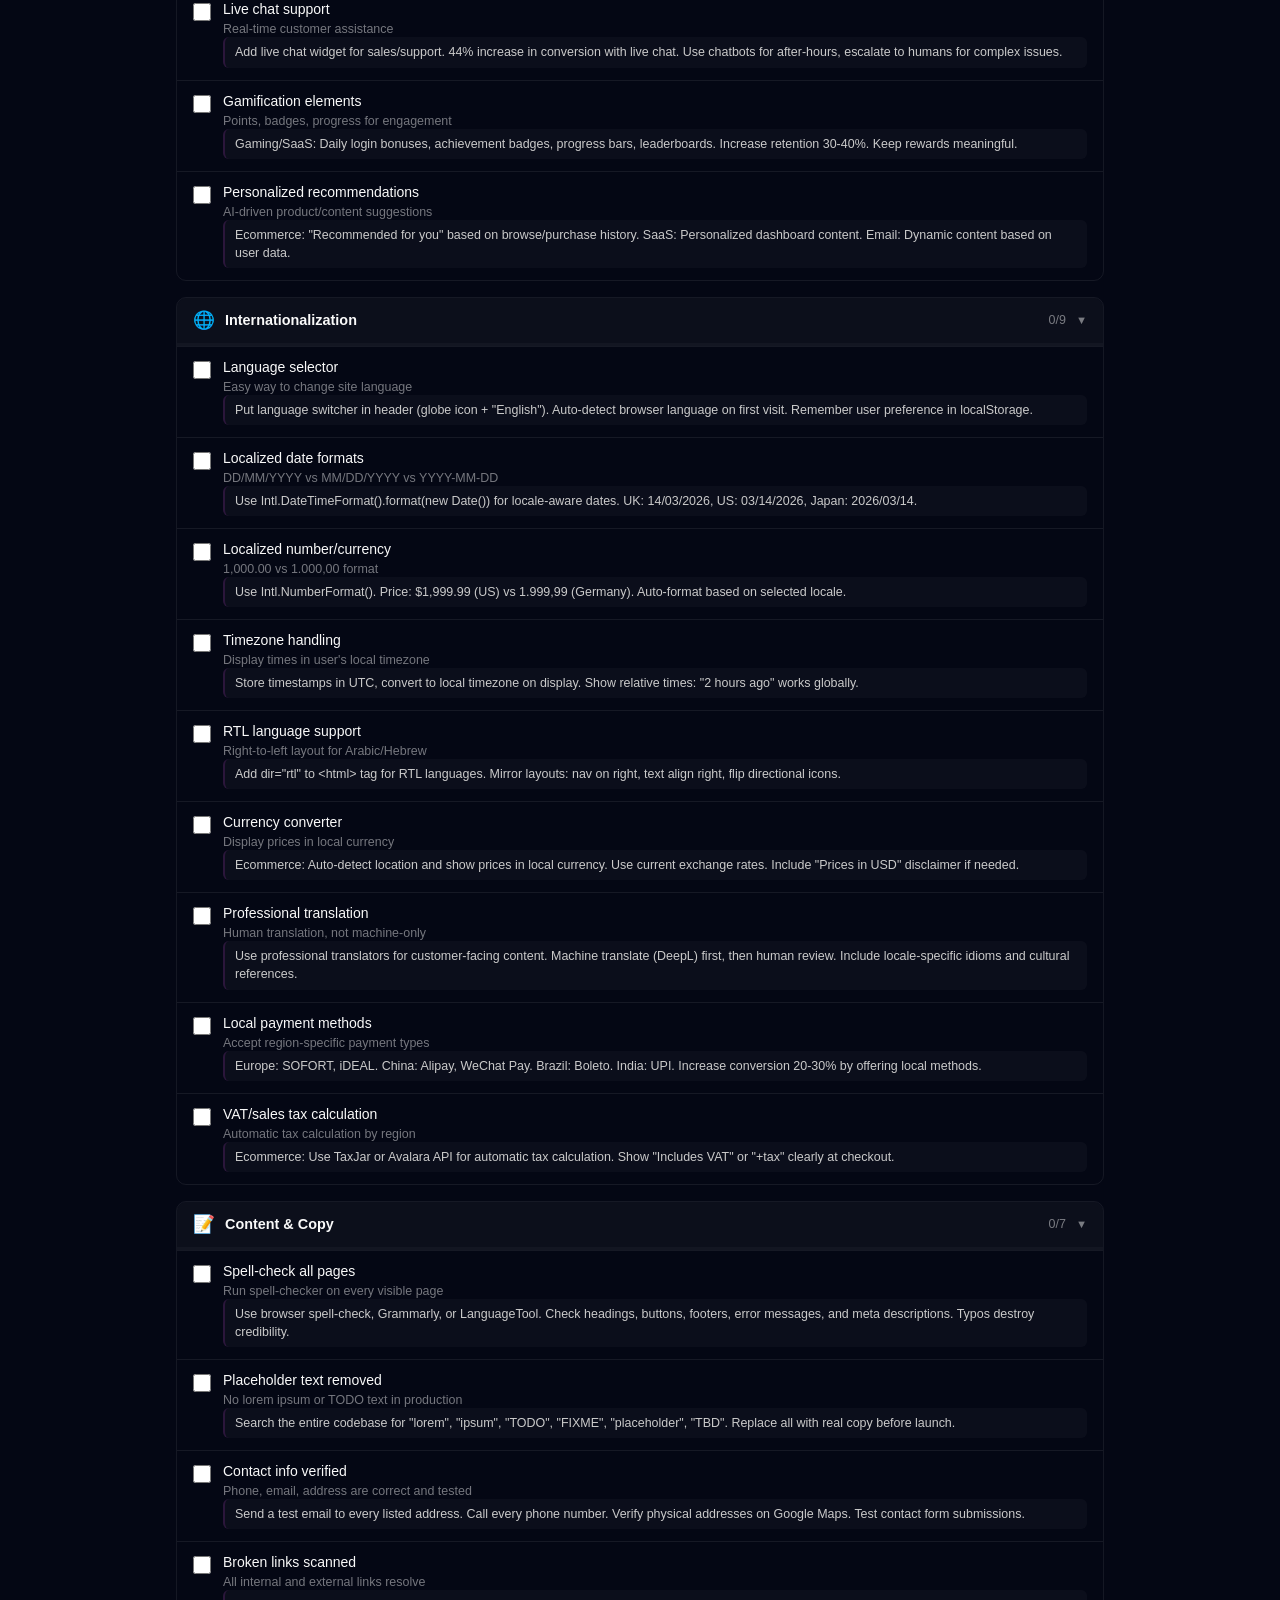
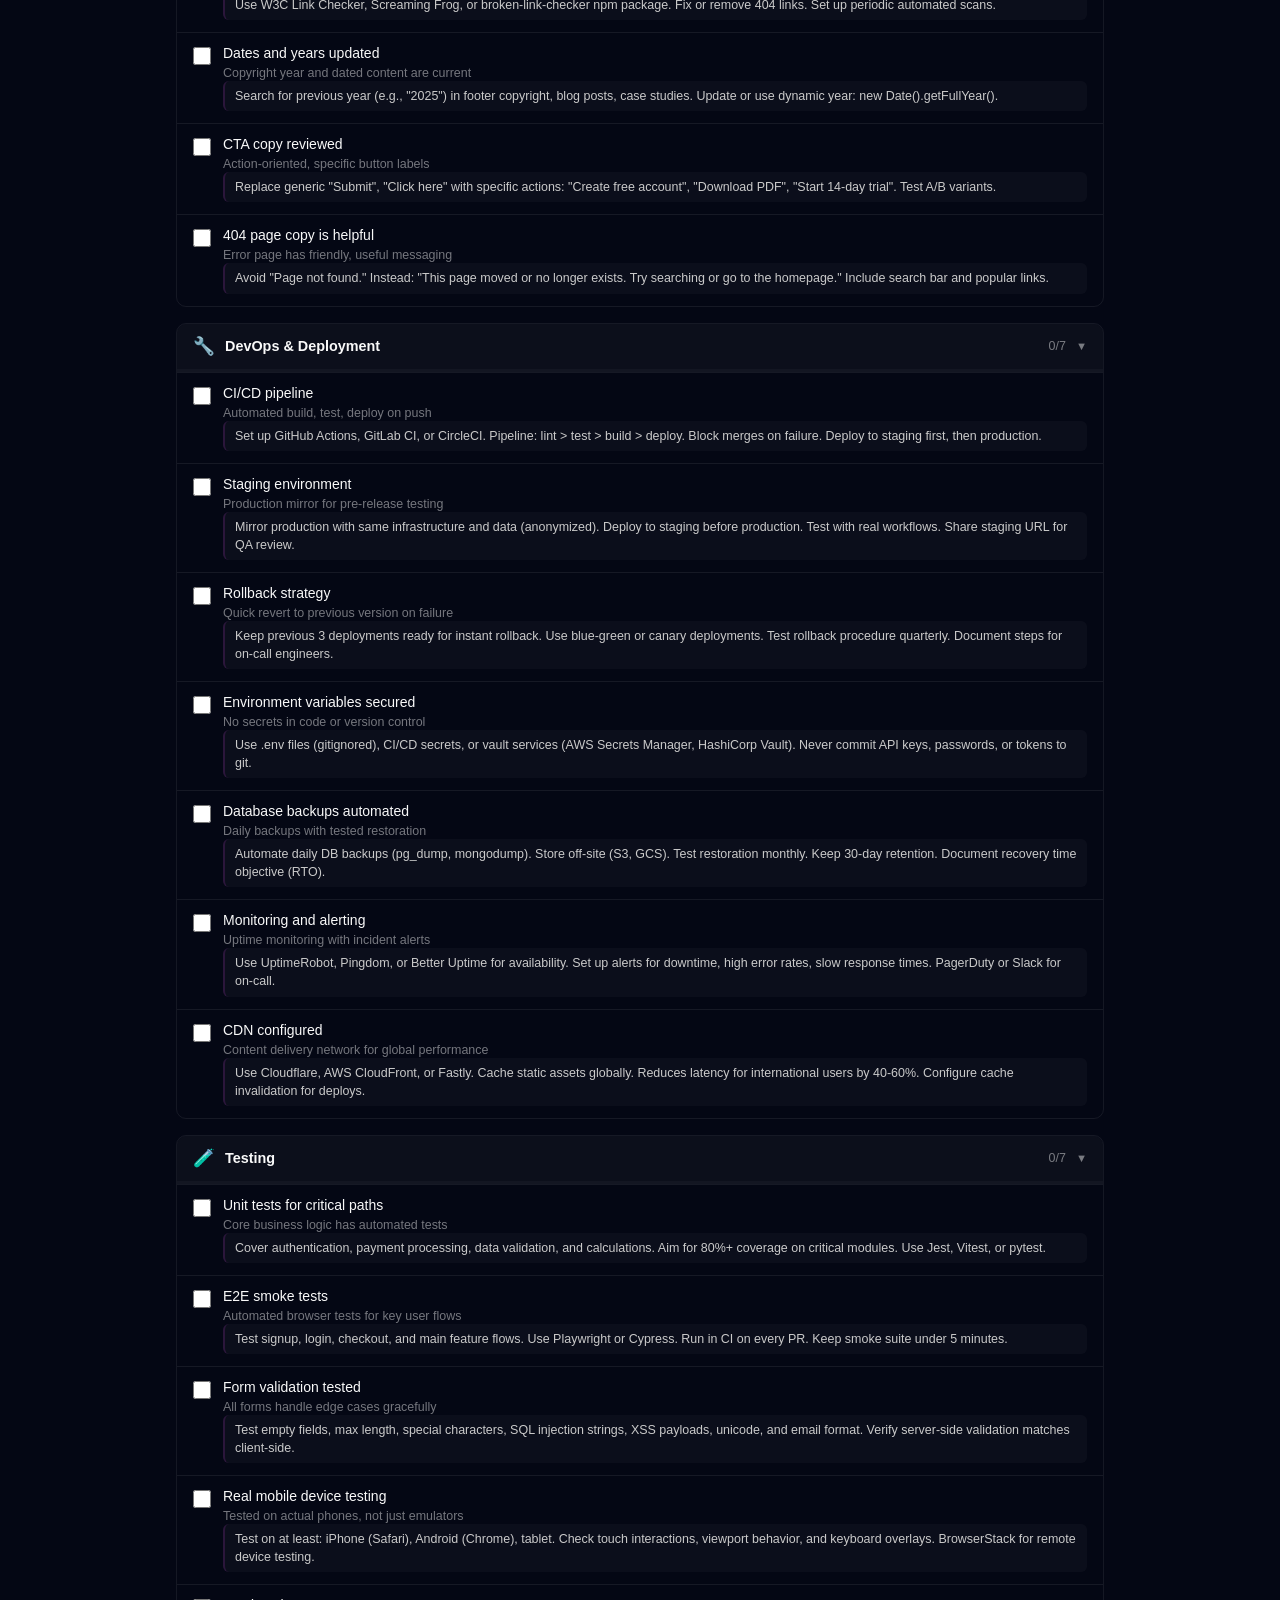
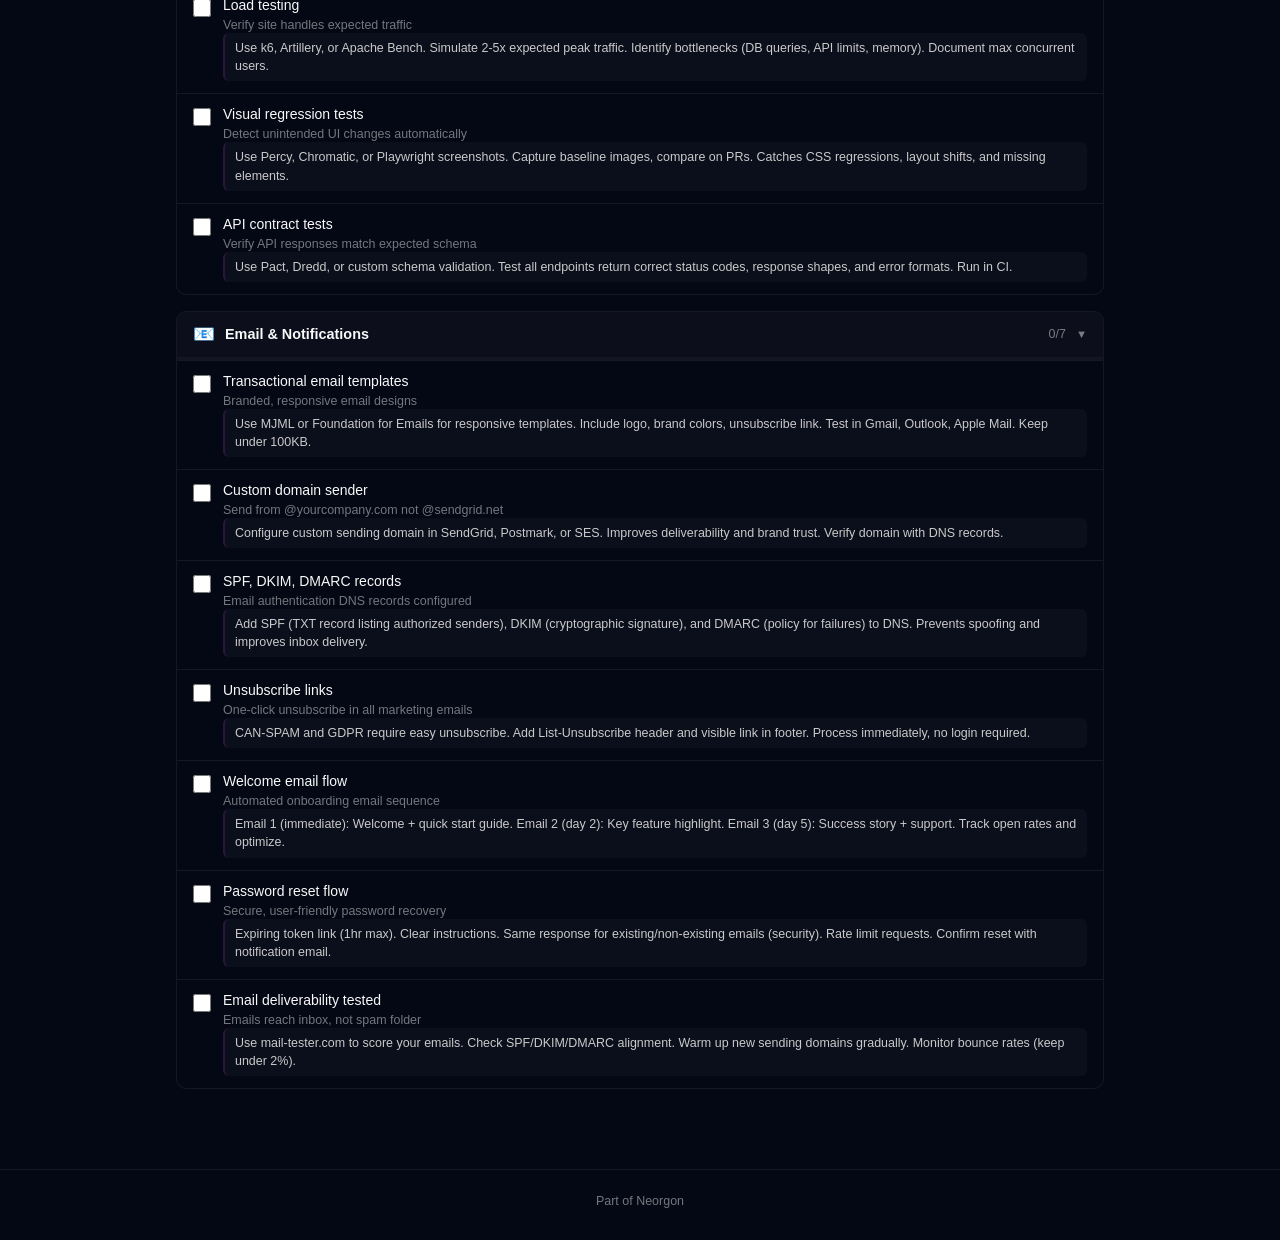
==== commit 062370be: "Repo Auto Fix" ====
--- a/learning/index.html
+++ b/learning/index.html
@@ -38,7 +38,7 @@
 
   <header class="header-bar">
     <div class="header-logo">
-      <a href="https://ehq.cl/" target="_blank" rel="noopener noreferrer">
+      <a href="https://neorgon.com/" target="_blank" rel="noopener noreferrer">
         <img src="https://pub-b597cd281a384f98a47e1f043a6c4160.r2.dev/v1.0.0/energon-classic-logo.png" class="header-logo-img" alt="Neorgon">
       </a>
       <a href="./" class="header-title-link">
@@ -55,11 +55,10 @@
         <svg class="header-back-icon-hosting" viewBox="0 0 20 20" fill="currentColor" width="16" height="16" aria-hidden="true"><path fill-rule="evenodd" d="M3 17a1 1 0 011-1h12a1 1 0 110 2H4a1 1 0 01-1-1zm3.293-7.707a1 1 0 011.414 0L9 10.586V3a1 1 0 112 0v7.586l1.293-1.293a1 1 0 111.414 1.414l-3 3a1 1 0 01-1.414 0l-3-3a1 1 0 010-1.414z" clip-rule="evenodd"/></svg>
         Hosting & Resources
       </a>
-      <a class="header-home" href="https://neorgon.com/" title="Neorgon hub (neorgon.com)">
-        <svg viewBox="0 0 24 24" fill="currentColor" width="18" height="18" aria-hidden="true" xmlns="http://www.w3.org/2000/svg">
+      <a class="header-home" href="https://neorgon.com/" title="neorgon.com" aria-label="Neorgon home">
+        <svg viewBox="0 0 24 24" fill="currentColor" xmlns="http://www.w3.org/2000/svg" aria-hidden="true">
           <path d="M10 20v-6h4v6h5v-8h3L12 3 2 12h3v8z"/>
         </svg>
-        <span class="header-home-label">Neorgon</span>
       </a>
     </div>
   </header>
--- a/learning/css/style.css
+++ b/learning/css/style.css
@@ -16,6 +16,7 @@
   --accent-dim: rgba(217, 70, 239, 0.15);
   --font: 'Avenir Next', -apple-system, BlinkMacSystemFont, 'Segoe UI', Roboto, sans-serif;
   --radius-sm: 6px; --radius-md: 8px; --radius: 10px; --radius-lg: 15px;
+  --space-6: 24px;
   --ease-snap: cubic-bezier(0.34, 1.56, 0.64, 1);
   --dur: 200ms;
   --severity-critical: #ef4444;
@@ -72,7 +73,7 @@
   backdrop-filter: blur(12px);
   border-bottom: 1px solid var(--border-subtle);
   padding: 0 24px;
-  min-height: 68px;
+  height: 68px;
   position: sticky; top: 0; z-index: 200;
   display: flex; align-items: center;
   flex-wrap: nowrap;
@@ -82,6 +83,7 @@
   height: 36px; width: auto; flex-shrink: 0;
   filter: brightness(0) invert(1);
   transition: transform 0.3s var(--ease-snap);
+  display: block;
 }
 .header-logo-img:hover { transform: scale(1.14) rotate(-9deg); }
 .header-logo h1 { font-size: 1.2em; font-weight: 600; color: var(--text-primary); letter-spacing: .5px; }
@@ -134,38 +136,29 @@
 .header-back-icon-hosting { transform: rotate(45deg); }
 
 .header-home {
-  display: inline-flex;
+  display: flex;
   align-items: center;
-  gap: 6px;
-  padding: 6px 14px;
-  color: var(--text-secondary);
+  padding: 5px;
+  margin-left: 0;
+  color: rgba(255,255,255,0.9);
   text-decoration: none;
-  font-size: 0.82rem;
-  font-weight: 500;
-  border-radius: var(--radius-sm);
-  border: 1px solid var(--border-subtle);
-  transition: color var(--dur), background var(--dur), border-color var(--dur);
-  white-space: nowrap;
+  border-radius: var(--radius-sm);
+  transition: color var(--dur), background var(--dur);
+  flex-shrink: 0;
 }
 .header-home:hover {
-  color: var(--text-primary);
-  background: var(--surface-2);
-  border-color: var(--border);
+  color: #fff;
+  background: rgba(255,255,255,0.12);
 }
 .header-home:focus-visible {
-  color: var(--text-primary);
-  background: var(--surface-2);
-  border-color: var(--accent-bright);
+  color: #fff;
+  background: rgba(255,255,255,0.12);
 }
 .header-home svg {
-  width: 18px;
-  height: 18px;
+  width: 34px;
+  height: 34px;
   display: block;
   flex-shrink: 0;
-}
-.header-home-label {
-  font-size: 0.82rem;
-  font-weight: 500;
 }
 
 /* ── Main layout ─────────────────────────────────────────────────────────── */
@@ -645,18 +638,23 @@
 /* ── Footer ──────────────────────────────────────────────────────────────── */
 .info-footer {
   text-align: center;
-  padding: 24px 16px;
-  font-size: 0.78rem;
+  padding: 20px var(--space-6) 28px;
+  font-size: 0.78em;
+  line-height: 1.8;
   color: var(--text-muted);
   border-top: 1px solid var(--border-subtle);
-  margin-top: auto;
+  margin-top: 48px;
 }
 .footer-link {
-  color: var(--accent-bright);
+  color: var(--text-muted);
   text-decoration: none;
   transition: color var(--dur);
 }
-.footer-link:hover { color: #fff; }
+.footer-link:hover,
+.footer-link:focus-visible {
+  color: var(--text-secondary);
+  text-decoration: underline;
+}
 
 /* ── Responsive ──────────────────────────────────────────────────────────── */
 @media (max-width: 640px) {
@@ -664,14 +662,6 @@
   .header-back {
     padding: 6px 10px;
     font-size: 0.78rem;
-  }
-  .header-home {
-    padding: 6px 10px;
-    font-size: 0.78rem;
-  }
-  .header-home svg {
-    width: 16px;
-    height: 16px;
   }
   .tab-bar { padding: 0 6px; }
   .tab-btn { padding: 10px 12px; font-size: 0.78rem; }
